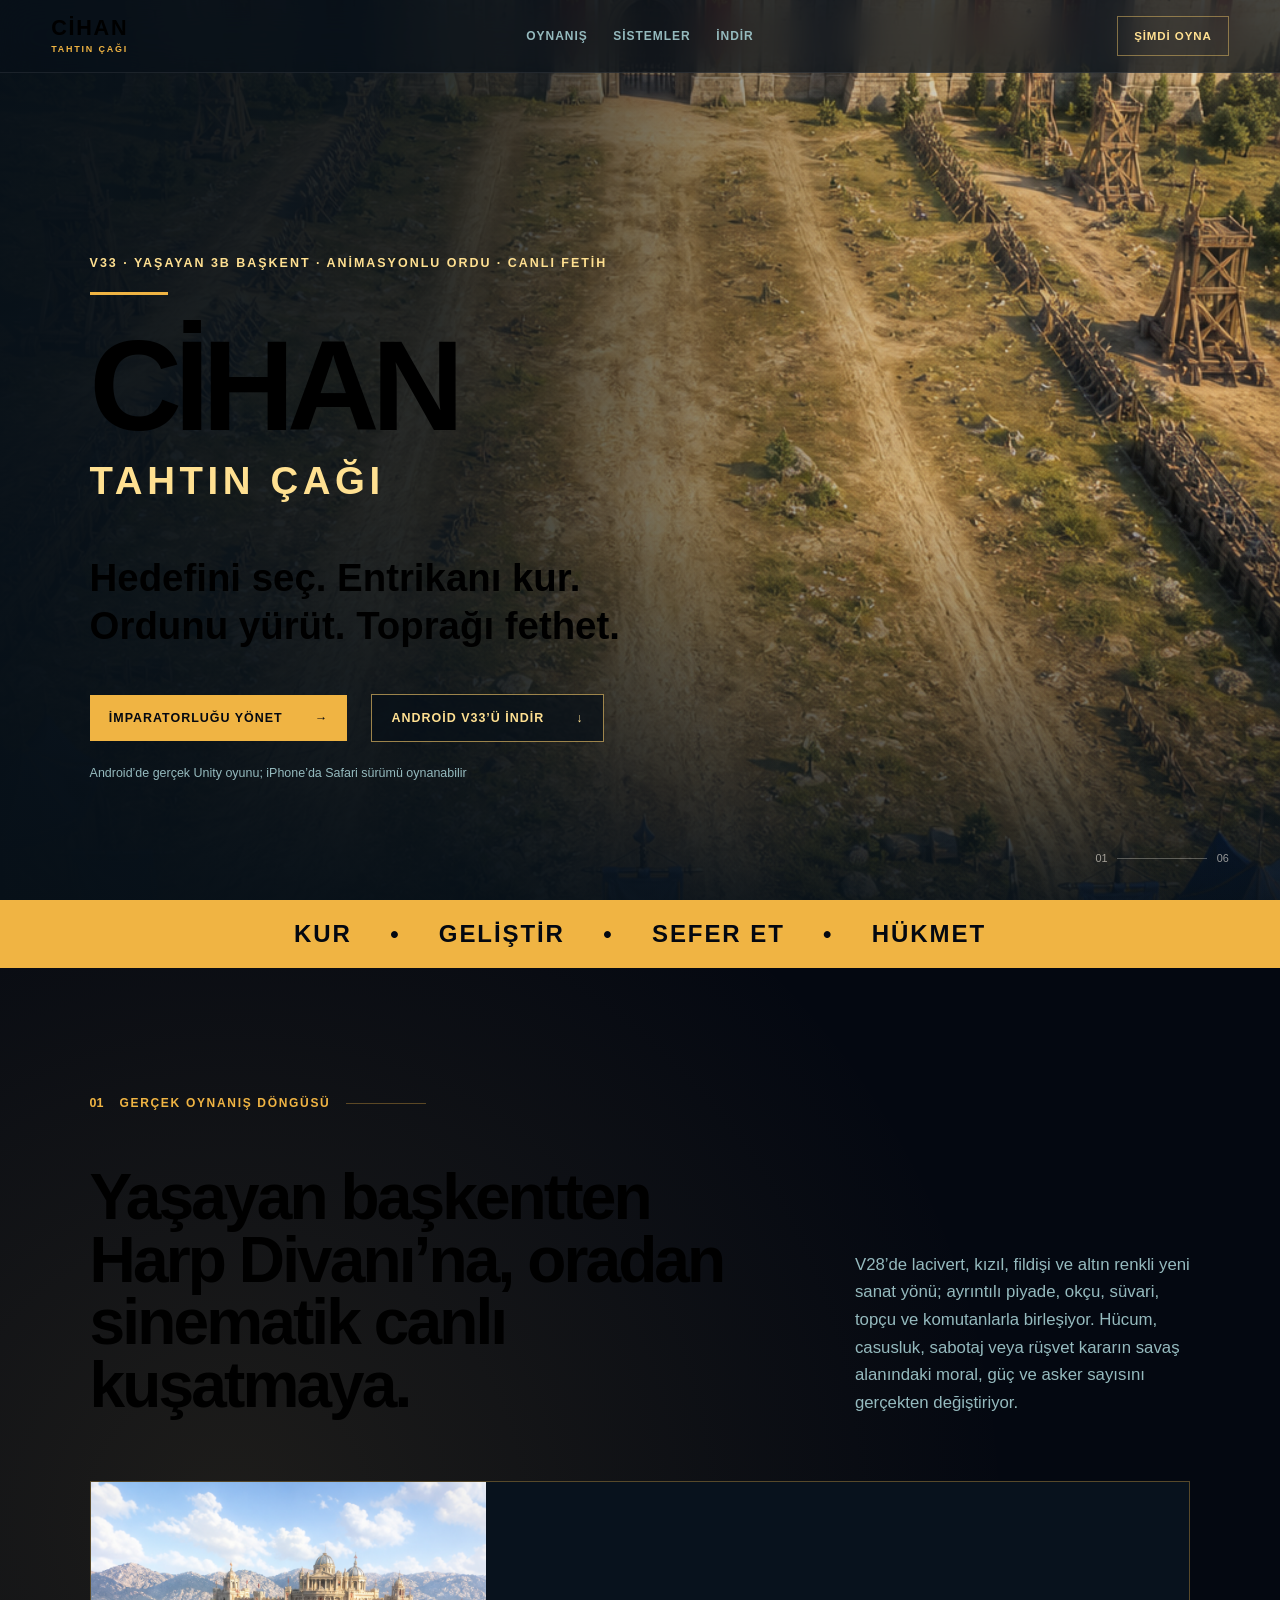
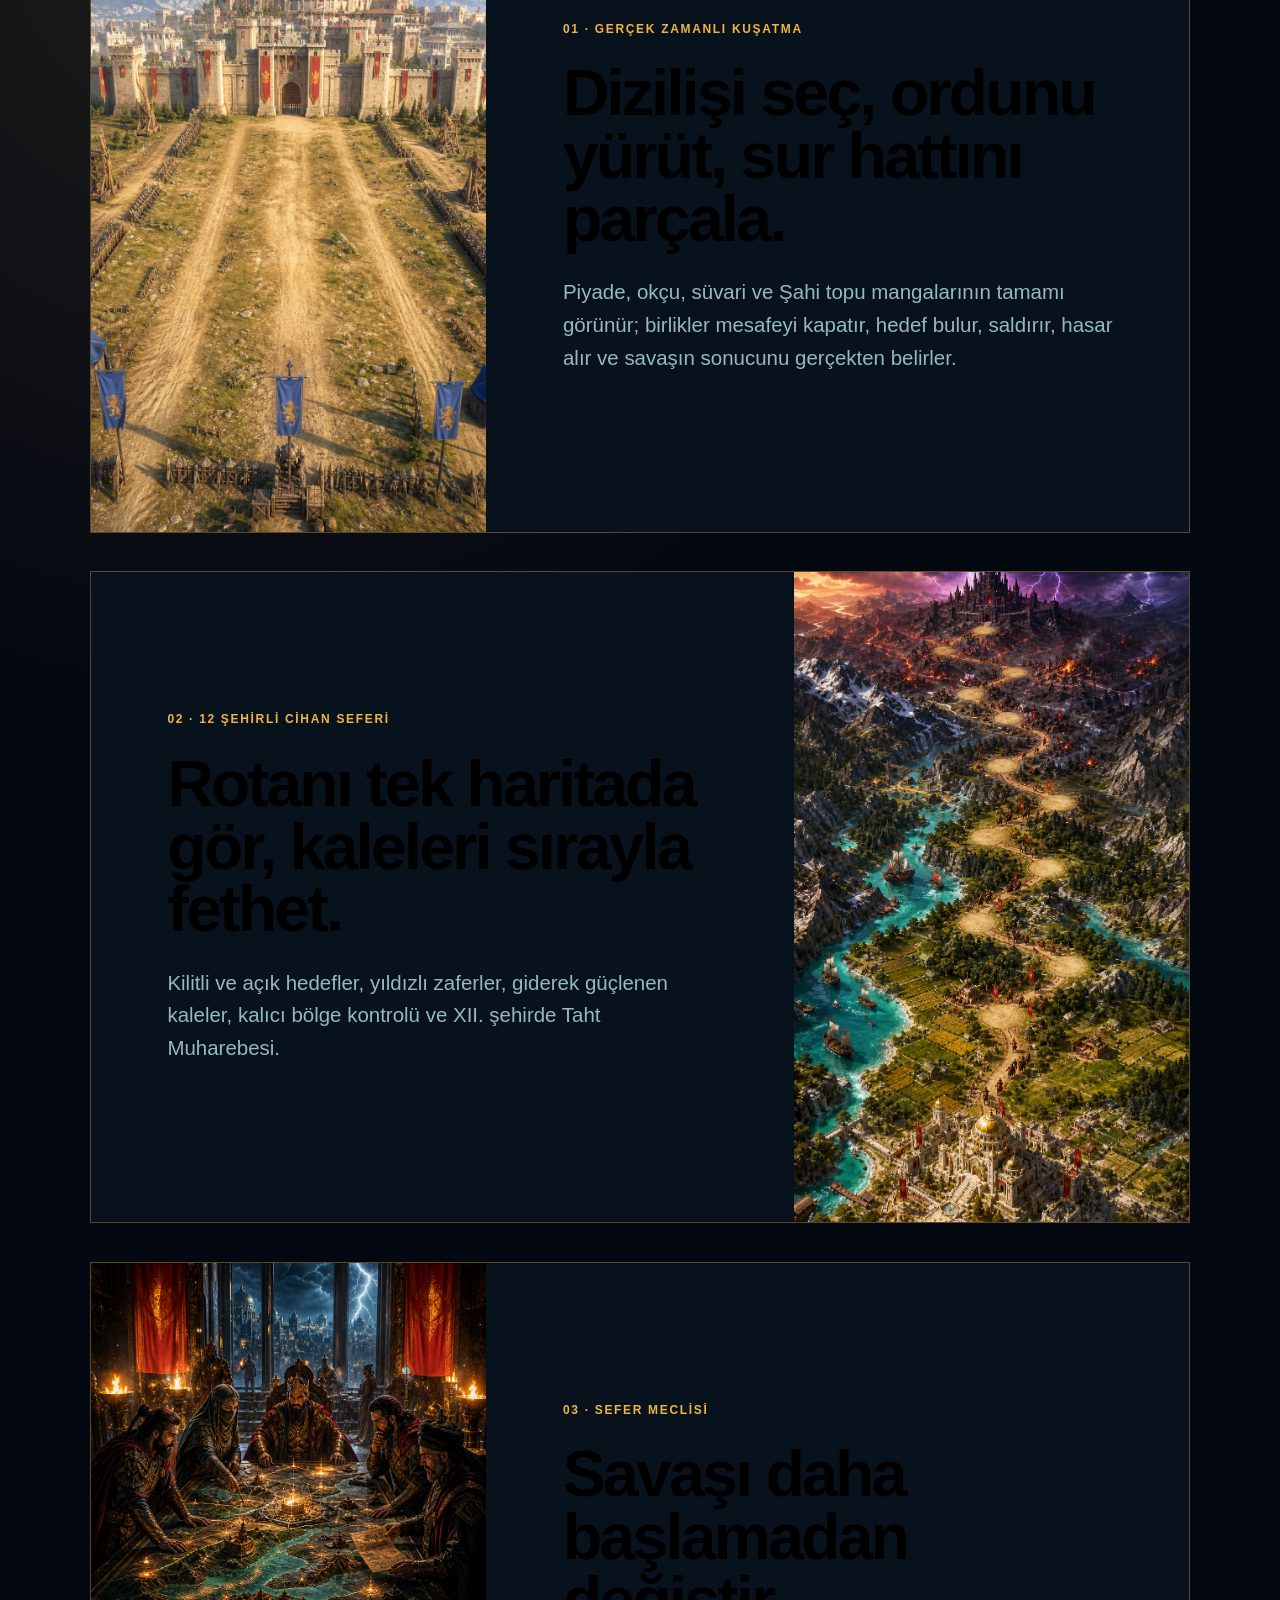
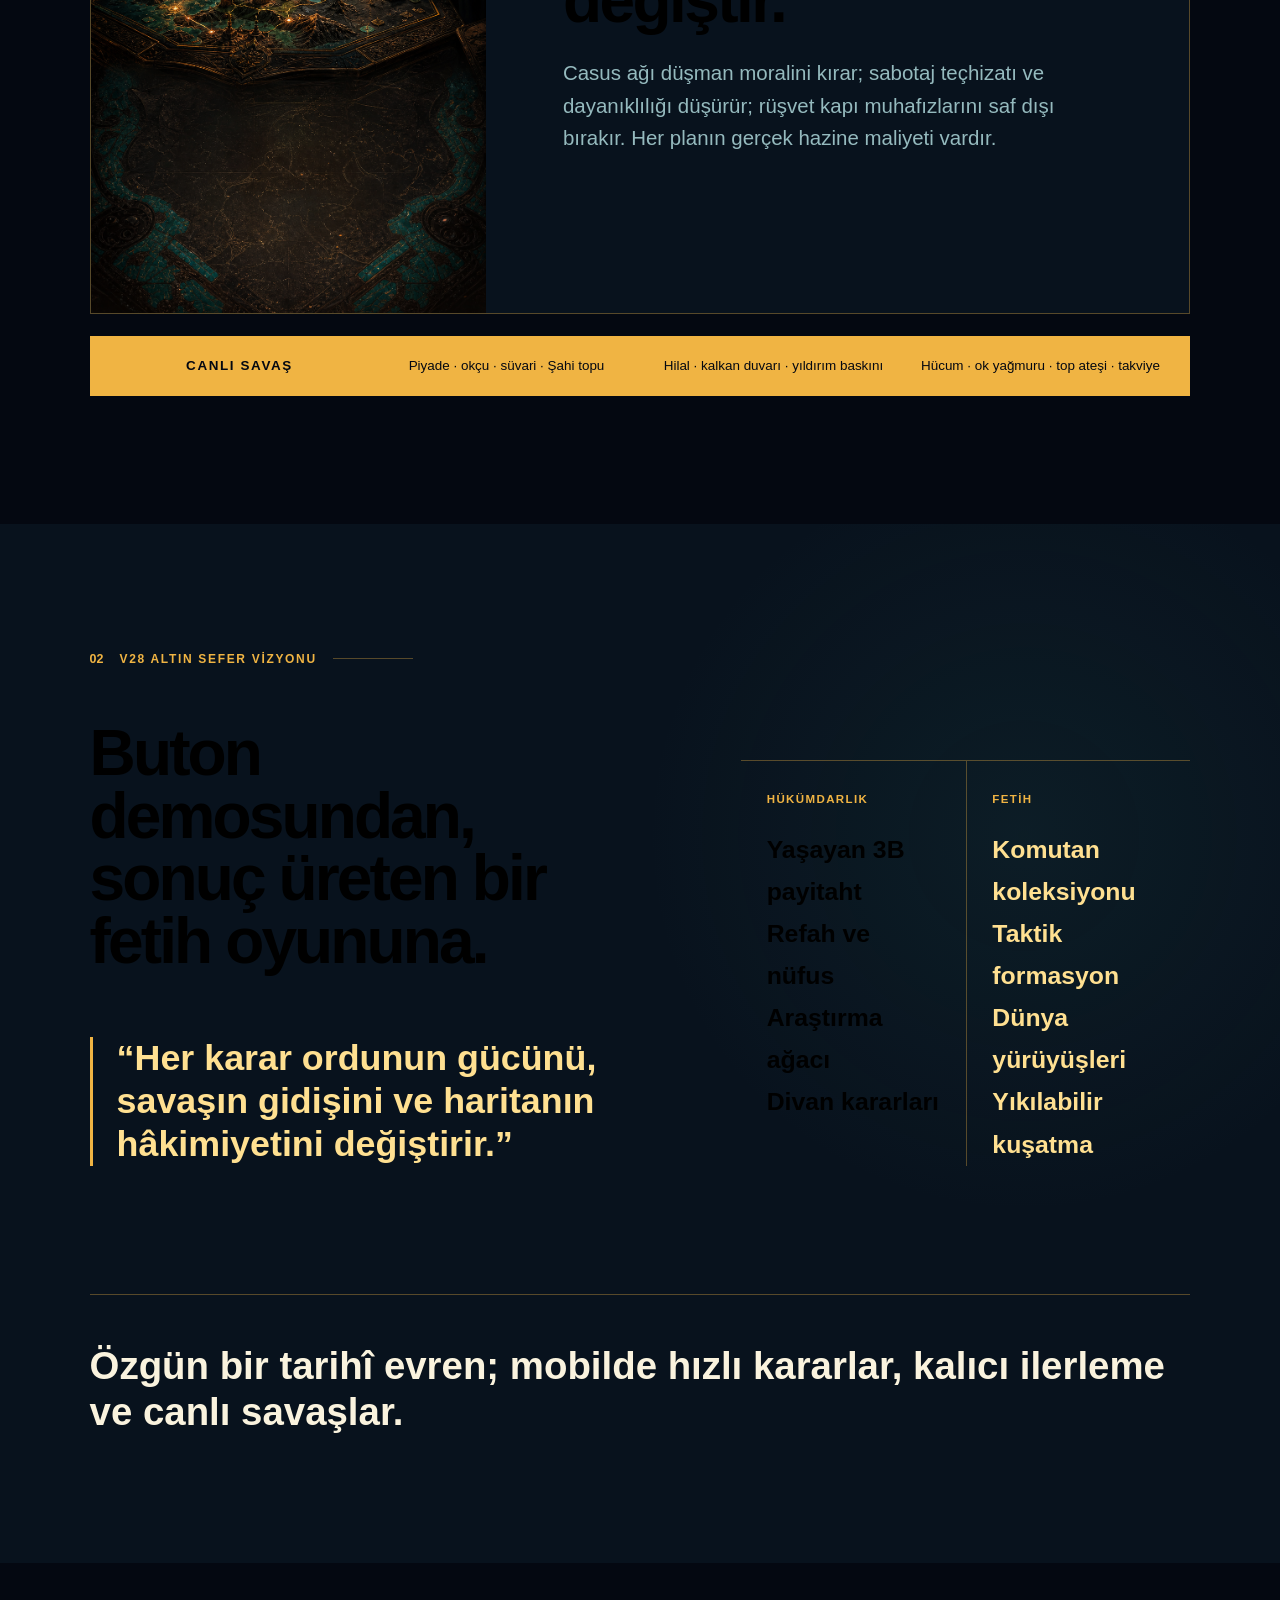
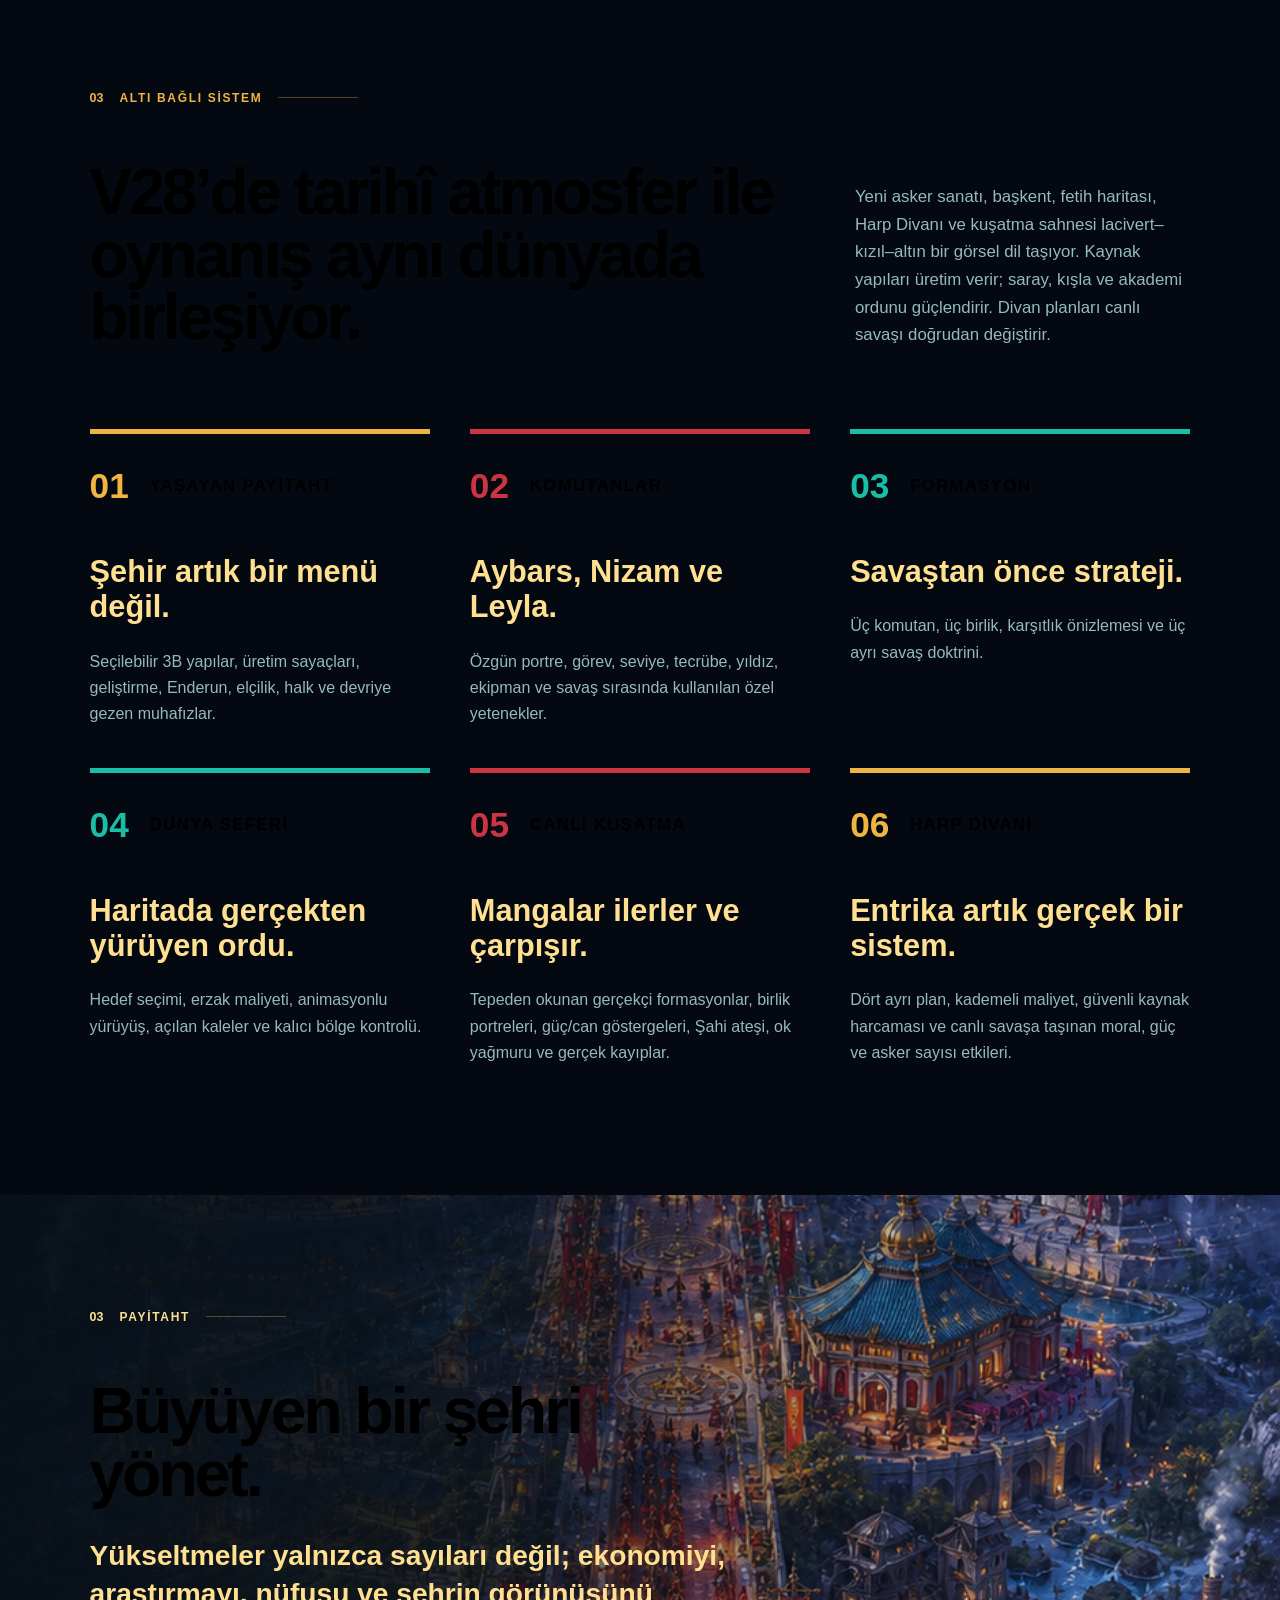
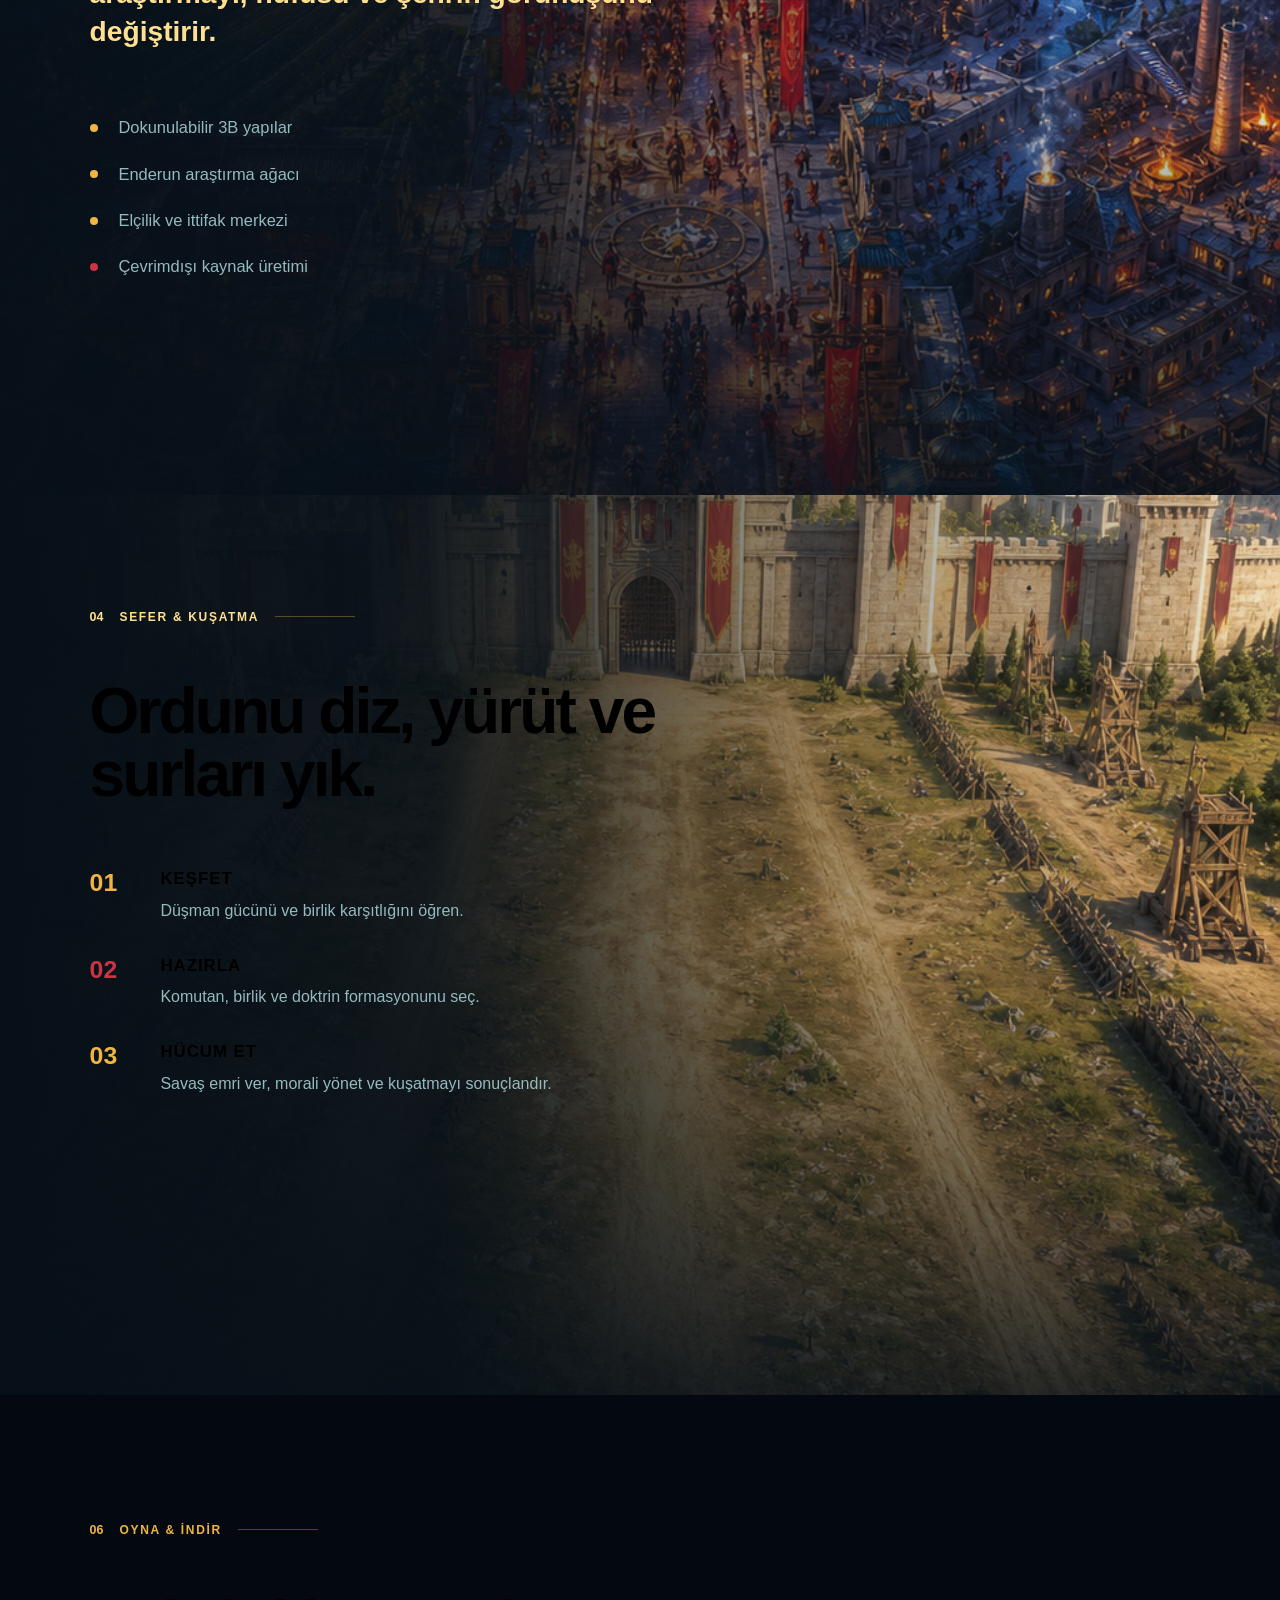
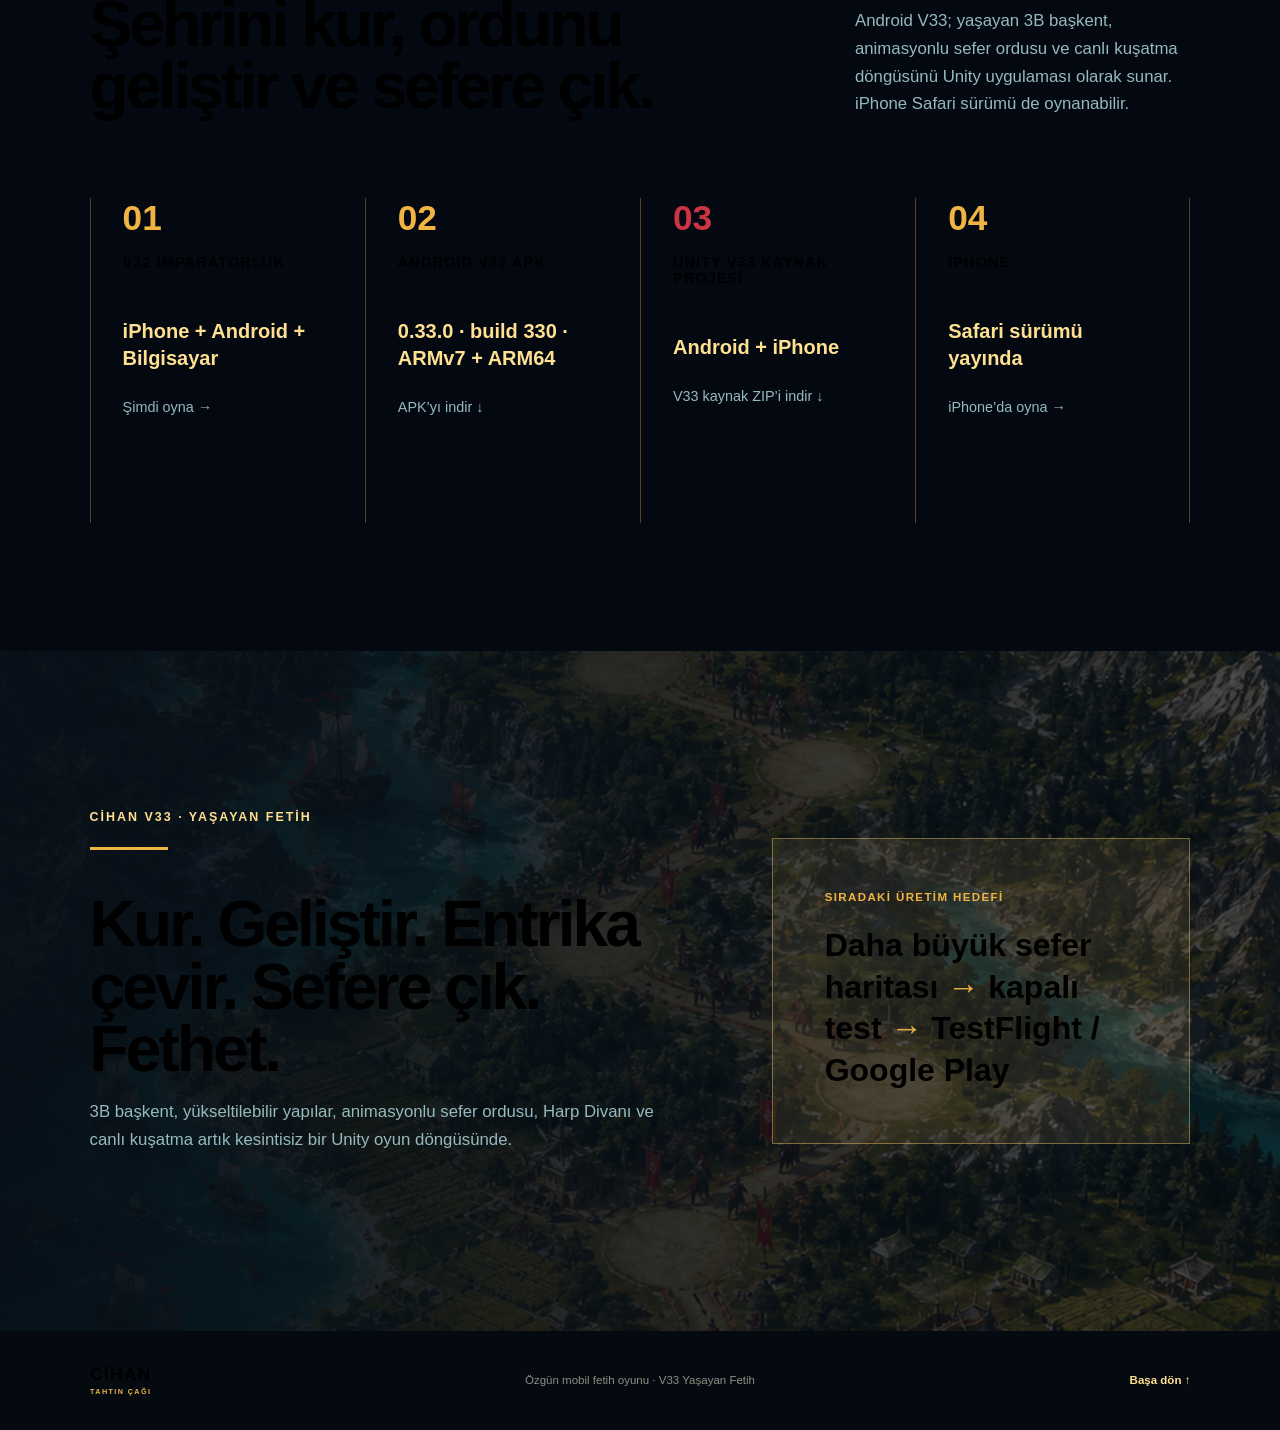
==== index.html @ c0081fd2 "Release V33 living 3D conquest build" ====
<!doctype html>
<html lang="tr">
<head>
  <meta charset="utf-8">
  <meta name="viewport" content="width=device-width,initial-scale=1">
  <title>CİHAN: Tahtın Çağı — Yaşayan Fetih V33</title>
  <meta name="description" content="Yaşayan 3B başkent, animasyonlu ordu, dokunulabilir sefer haritası, Harp Divanı ve gerçek zamanlı savaş içeren CİHAN V33.">
  <meta property="og:title" content="CİHAN: Tahtın Çağı — Yaşayan Fetih V33">
  <meta property="og:description" content="Hedefini seç. Entrikanı kur. Ordunu yürüt. Savaşı kazan ve toprağı fethet.">
  <meta property="og:type" content="website">
  <meta property="og:image" content="https://selinturkmen1184-web.github.io/cihan-tahtin-cagi/cihan-battlefield-v28.png">
  <link rel="canonical" href="https://selinturkmen1184-web.github.io/cihan-tahtin-cagi/">
  <link rel="stylesheet" href="./styles.css">
</head>
<body>
<main>
  <header class="site-header">
    <a class="wordmark" href="#top" aria-label="Cihan ana sayfa"><span>CİHAN</span><small>TAHTIN ÇAĞI</small></a>
    <nav aria-label="Ana menü"><a href="#oynanis">Oynanış</a><a href="#sistemler">Sistemler</a><a href="#indir">İndir</a></nav>
    <a class="header-cta" href="./play/?v=32">Şimdi Oyna</a>
  </header>

  <section class="hero" id="top" aria-labelledby="hero-title">
    <div class="hero-scrim"></div>
    <div class="hero-content">
      <p class="eyebrow">V33 · YAŞAYAN 3B BAŞKENT · ANİMASYONLU ORDU · CANLI FETİH</p>
      <div class="gold-line"></div>
      <h1 id="hero-title"><span>CİHAN</span><em>TAHTIN ÇAĞI</em></h1>
      <p class="hero-statement">Hedefini seç. Entrikanı kur.<br>Ordunu yürüt. Toprağı fethet.</p>
      <div class="hero-actions">
        <a class="primary-button" href="./play/?v=32">İmparatorluğu Yönet <span aria-hidden="true">→</span></a>
        <a class="primary-button secondary-button" href="./downloads/Cihan-Tahtin-Cagi-v33.apk">Android V33’ü İndir <span aria-hidden="true">↓</span></a>
        <span>Android’de gerçek Unity oyunu; iPhone’da Safari sürümü oynanabilir</span>
      </div>
    </div>
    <div class="hero-index" aria-hidden="true"><span>01</span><i></i><span>06</span></div>
  </section>

  <div class="manifesto-strip" aria-label="Oyun döngüsü"><span>KUR</span><i>•</i><span>GELİŞTİR</span><i>•</i><span>SEFER ET</span><i>•</i><span>HÜKMET</span></div>

  <section class="section playable-section" id="oynanis">
    <div class="section-kicker"><span>01</span><p>GERÇEK OYNANIŞ DÖNGÜSÜ</p></div>
    <div class="section-heading-row"><h2>Yaşayan başkentten Harp Divanı’na, oradan sinematik canlı kuşatmaya.</h2><p>V28’de lacivert, kızıl, fildişi ve altın renkli yeni sanat yönü; ayrıntılı piyade, okçu, süvari, topçu ve komutanlarla birleşiyor. Hücum, casusluk, sabotaj veya rüşvet kararın savaş alanındaki moral, güç ve asker sayısını gerçekten değiştiriyor.</p></div>
    <div class="playable-grid">
      <article class="playable-card">
        <img src="./cihan-battlefield-v28.png" alt="CİHAN V28 Altın Sefer kale kuşatması ve karşılıklı saldıran ayrıntılı ordular">
        <div><span>01 · GERÇEK ZAMANLI KUŞATMA</span><h3>Dizilişi seç, ordunu yürüt, sur hattını parçala.</h3><p>Piyade, okçu, süvari ve Şahi topu mangalarının tamamı görünür; birlikler mesafeyi kapatır, hedef bulur, saldırır, hasar alır ve savaşın sonucunu gerçekten belirler.</p></div>
      </article>
      <article class="playable-card reverse">
        <img src="./world-preview-v26.png" alt="CİHAN V26 sinematik 12 bölgeli fetih haritası">
        <div><span>02 · 12 ŞEHİRLİ CİHAN SEFERİ</span><h3>Rotanı tek haritada gör, kaleleri sırayla fethet.</h3><p>Kilitli ve açık hedefler, yıldızlı zaferler, giderek güçlenen kaleler, kalıcı bölge kontrolü ve XII. şehirde Taht Muharebesi.</p></div>
      </article>
      <article class="playable-card">
        <img src="./council-preview-v26.png" alt="CİHAN V26 Köz Harp Divanı ve entrika kararları için özgün tarihî görsel">
        <div><span>03 · SEFER MECLİSİ</span><h3>Savaşı daha başlamadan değiştir.</h3><p>Casus ağı düşman moralini kırar; sabotaj teçhizatı ve dayanıklılığı düşürür; rüşvet kapı muhafızlarını saf dışı bırakır. Her planın gerçek hazine maliyeti vardır.</p></div>
      </article>
    </div>
    <div class="combat-proof"><strong>CANLI SAVAŞ</strong><span>Piyade · okçu · süvari · Şahi topu</span><span>Hilal · kalkan duvarı · yıldırım baskını</span><span>Hücum · ok yağmuru · top ateşi · takviye</span></div>
  </section>

  <section class="section vision-section" id="vizyon">
    <div class="section-kicker"><span>02</span><p>V28 ALTIN SEFER VİZYONU</p></div>
    <div class="vision-grid">
      <div>
        <h2>Buton demosundan, sonuç üreten bir fetih oyununa.</h2>
        <blockquote>“Her karar ordunun gücünü, savaşın gidişini ve haritanın hâkimiyetini değiştirir.”</blockquote>
      </div>
      <div class="comparison" aria-label="Oyun katmanları">
        <div><p>Hükümdarlık</p><ul><li>Yaşayan 3B payitaht</li><li>Refah ve nüfus</li><li>Araştırma ağacı</li><li>Divan kararları</li></ul></div>
        <div><p>Fetih</p><ul><li>Komutan koleksiyonu</li><li>Taktik formasyon</li><li>Dünya yürüyüşleri</li><li>Yıkılabilir kuşatma</li></ul></div>
      </div>
    </div>
    <p class="section-thesis">Özgün bir tarihî evren; mobilde hızlı kararlar, kalıcı ilerleme ve canlı savaşlar.</p>
  </section>

  <section class="section systems-section" id="sistemler">
    <div class="section-kicker"><span>03</span><p>ALTI BAĞLI SİSTEM</p></div>
    <div class="section-heading-row"><h2>V28’de tarihî atmosfer ile oynanış aynı dünyada birleşiyor.</h2><p>Yeni asker sanatı, başkent, fetih haritası, Harp Divanı ve kuşatma sahnesi lacivert–kızıl–altın bir görsel dil taşıyor. Kaynak yapıları üretim verir; saray, kışla ve akademi ordunu güçlendirir. Divan planları canlı savaşı doğrudan değiştirir.</p></div>
    <div class="system-grid">
      <article class="system gold"><div class="system-top"><span>01</span><h3>Yaşayan Payitaht</h3></div><h4>Şehir artık bir menü değil.</h4><p>Seçilebilir 3B yapılar, üretim sayaçları, geliştirme, Enderun, elçilik, halk ve devriye gezen muhafızlar.</p></article>
      <article class="system crimson"><div class="system-top"><span>02</span><h3>Komutanlar</h3></div><h4>Aybars, Nizam ve Leyla.</h4><p>Özgün portre, görev, seviye, tecrübe, yıldız, ekipman ve savaş sırasında kullanılan özel yetenekler.</p></article>
      <article class="system teal"><div class="system-top"><span>03</span><h3>Formasyon</h3></div><h4>Savaştan önce strateji.</h4><p>Üç komutan, üç birlik, karşıtlık önizlemesi ve üç ayrı savaş doktrini.</p></article>
      <article class="system teal"><div class="system-top"><span>04</span><h3>Dünya Seferi</h3></div><h4>Haritada gerçekten yürüyen ordu.</h4><p>Hedef seçimi, erzak maliyeti, animasyonlu yürüyüş, açılan kaleler ve kalıcı bölge kontrolü.</p></article>
      <article class="system crimson"><div class="system-top"><span>05</span><h3>Canlı Kuşatma</h3></div><h4>Mangalar ilerler ve çarpışır.</h4><p>Tepeden okunan gerçekçi formasyonlar, birlik portreleri, güç/can göstergeleri, Şahi ateşi, ok yağmuru ve gerçek kayıplar.</p></article>
      <article class="system gold"><div class="system-top"><span>06</span><h3>Harp Divanı</h3></div><h4>Entrika artık gerçek bir sistem.</h4><p>Dört ayrı plan, kademeli maliyet, güvenli kaynak harcaması ve canlı savaşa taşınan moral, güç ve asker sayısı etkileri.</p></article>
    </div>
  </section>

  <section class="capital-section" aria-labelledby="capital-title">
    <div class="capital-overlay"></div>
    <div class="capital-copy">
      <div class="section-kicker light"><span>03</span><p>PAYİTAHT</p></div>
      <h2 id="capital-title">Büyüyen bir şehri yönet.</h2>
      <p class="lead">Yükseltmeler yalnızca sayıları değil; ekonomiyi, araştırmayı, nüfusu ve şehrin görünüşünü değiştirir.</p>
      <ul class="feature-list"><li>Dokunulabilir 3B yapılar</li><li>Enderun araştırma ağacı</li><li>Elçilik ve ittifak merkezi</li><li>Çevrimdışı kaynak üretimi</li></ul>
    </div>
  </section>

  <section class="war-section" aria-labelledby="war-title">
    <div class="war-overlay"></div>
    <div class="war-copy">
      <div class="section-kicker light"><span>04</span><p>SEFER &amp; KUŞATMA</p></div>
      <h2 id="war-title">Ordunu diz, yürüt ve surları yık.</h2>
      <ol class="war-steps">
        <li><span>01</span><div><h3>Keşfet</h3><p>Düşman gücünü ve birlik karşıtlığını öğren.</p></div></li>
        <li><span>02</span><div><h3>Hazırla</h3><p>Komutan, birlik ve doktrin formasyonunu seç.</p></div></li>
        <li><span>03</span><div><h3>Hücum Et</h3><p>Savaş emri ver, morali yönet ve kuşatmayı sonuçlandır.</p></div></li>
      </ol>
    </div>
  </section>

  <section class="section roadmap-section" id="indir">
    <div class="section-kicker"><span>06</span><p>OYNA &amp; İNDİR</p></div>
    <div class="section-heading-row"><h2>Şehrini kur, ordunu geliştir ve sefere çık.</h2><p>Android V33; yaşayan 3B başkent, animasyonlu sefer ordusu ve canlı kuşatma döngüsünü Unity uygulaması olarak sunar. iPhone Safari sürümü de oynanabilir.</p></div>
    <div class="phase-grid">
      <article><span>01</span><h3>V32 İmparatorluk</h3><h4>iPhone + Android + Bilgisayar</h4><p><a href="./play/?v=32">Şimdi oyna →</a></p></article>
      <article><span>02</span><h3>Android V33 APK</h3><h4>0.33.0 · build 330 · ARMv7 + ARM64</h4><p><a href="./downloads/Cihan-Tahtin-Cagi-v33.apk">APK’yı indir ↓</a></p></article>
      <article><span>03</span><h3>Unity V33 Kaynak Projesi</h3><h4>Android + iPhone</h4><p><a href="./Cihan-Tahtin-Cagi-Unity-V33-Kaynak.zip">V33 kaynak ZIP’i indir ↓</a></p></article>
      <article><span>04</span><h3>iPhone</h3><h4>Safari sürümü yayında</h4><p><a href="./play/?v=32">iPhone’da oyna →</a></p></article>
    </div>
  </section>

  <section class="decision-section">
    <div><p class="eyebrow">CİHAN V33 · YAŞAYAN FETİH</p><div class="gold-line"></div><h2>Kur. Geliştir. Entrika çevir. Sefere çık. Fethet.</h2><p>3B başkent, yükseltilebilir yapılar, animasyonlu sefer ordusu, Harp Divanı ve canlı kuşatma artık kesintisiz bir Unity oyun döngüsünde.</p></div>
    <aside><p>Sıradaki üretim hedefi</p><h3>Daha büyük sefer haritası <span>→</span> kapalı test <span>→</span> TestFlight / Google Play</h3></aside>
  </section>

  <footer><div class="wordmark footer-mark"><span>CİHAN</span><small>TAHTIN ÇAĞI</small></div><p>Özgün mobil fetih oyunu · V33 Yaşayan Fetih</p><a href="#top">Başa dön ↑</a></footer>
</main>
</body>
</html>
---- styles.css ----
:root {
  --ink: #040811;
  --ink-2: #08121d;
  --ink-3: #0e2732;
  --ivory: #faf3de;
  --muted: #95babe;
  --gold: #f0b443;
  --gold-light: #ffe091;
  --crimson: #cd3443;
  --teal: #19bea7;
  --line: rgba(240, 180, 67, 0.34);
}

* {
  box-sizing: border-box;
}

html {
  background: var(--ink);
  scroll-behavior: smooth;
}

body {
  margin: 0;
  background: var(--ink);
  color: var(--ivory);
  font-family:
    "Avenir Next", Avenir, "Helvetica Neue", Arial, sans-serif;
  text-rendering: optimizeLegibility;
}

body,
a {
  color: inherit;
}

a {
  text-decoration: none;
}

::selection {
  background: var(--gold);
  color: var(--ink);
}

.site-header {
  align-items: center;
  backdrop-filter: blur(18px);
  background: rgba(7, 16, 24, 0.72);
  border-bottom: 1px solid rgba(255, 255, 255, 0.08);
  display: grid;
  gap: 2rem;
  grid-template-columns: minmax(150px, 0.8fr) auto minmax(170px, 0.8fr);
  left: 0;
  padding: 1rem clamp(1.25rem, 4vw, 4.5rem);
  position: fixed;
  right: 0;
  top: 0;
  z-index: 20;
}

.wordmark {
  display: inline-flex;
  flex-direction: column;
  line-height: 0.9;
  width: max-content;
}

.wordmark span {
  font-size: 1.35rem;
  font-weight: 800;
  letter-spacing: 0.08em;
}

.wordmark small {
  color: var(--gold);
  font-size: 0.56rem;
  font-weight: 750;
  letter-spacing: 0.2em;
  margin-top: 0.45rem;
}

.site-header nav {
  display: flex;
  gap: clamp(1.1rem, 2vw, 2.25rem);
  justify-content: center;
}

.site-header nav a {
  color: var(--muted);
  font-size: 0.75rem;
  font-weight: 700;
  letter-spacing: 0.08em;
  text-transform: uppercase;
  transition:
    color 180ms ease,
    transform 180ms ease;
}

.site-header nav a:hover,
.site-header nav a:focus-visible {
  color: var(--gold-light);
  transform: translateY(-1px);
}

.header-cta {
  border: 1px solid rgba(214, 177, 95, 0.55);
  color: var(--gold-light);
  font-size: 0.72rem;
  font-weight: 800;
  justify-self: end;
  letter-spacing: 0.08em;
  padding: 0.8rem 1rem;
  text-transform: uppercase;
  transition:
    background 180ms ease,
    color 180ms ease;
}

.header-cta:hover,
.header-cta:focus-visible {
  background: var(--gold);
  color: var(--ink);
}

.hero {
  background:
    linear-gradient(
      90deg,
      rgba(7, 16, 24, 0.98) 0%,
      rgba(7, 16, 24, 0.86) 34%,
      rgba(7, 16, 24, 0.2) 68%,
      rgba(7, 16, 24, 0.08) 100%
    ),
    linear-gradient(0deg, rgba(7, 16, 24, 0.9) 0%, rgba(7, 16, 24, 0) 45%),
    url("./cihan-battlefield-v28.png") center 58% / cover no-repeat;
  display: grid;
  min-height: 100svh;
  overflow: hidden;
  place-items: center start;
  position: relative;
}

.hero-content {
  animation: rise 900ms ease-out both;
  margin-left: clamp(1.5rem, 7vw, 7rem);
  max-width: 760px;
  padding: 8.5rem 1rem 5rem 0;
  position: relative;
  z-index: 2;
}

.eyebrow {
  color: var(--gold-light);
  font-size: 0.78rem;
  font-weight: 800;
  letter-spacing: 0.16em;
  margin: 0;
}

.gold-line {
  background: var(--gold);
  height: 3px;
  margin: 1.4rem 0 2.7rem;
  width: 78px;
}

.hero h1 {
  margin: 0;
}

.hero h1 span {
  display: block;
  font-size: clamp(4.6rem, 10vw, 8.7rem);
  font-weight: 800;
  letter-spacing: -0.06em;
  line-height: 0.74;
}

.hero h1 em {
  color: var(--gold-light);
  display: block;
  font-size: clamp(1.45rem, 3vw, 2.5rem);
  font-style: normal;
  font-weight: 750;
  letter-spacing: 0.12em;
  margin-top: 1.6rem;
}

.hero-statement {
  font-size: clamp(1.55rem, 3vw, 2.45rem);
  font-weight: 650;
  line-height: 1.24;
  margin: 3.2rem 0 0;
}

.hero-actions {
  align-items: center;
  display: flex;
  flex-wrap: wrap;
  gap: 1.5rem;
  margin-top: 2.8rem;
}

.primary-button {
  align-items: center;
  background: var(--gold);
  color: var(--ink);
  display: inline-flex;
  font-size: 0.78rem;
  font-weight: 850;
  gap: 2rem;
  letter-spacing: 0.08em;
  padding: 1rem 1.2rem;
  text-transform: uppercase;
  transition:
    background 180ms ease,
    transform 180ms ease;
}

.primary-button:hover,
.primary-button:focus-visible {
  background: var(--gold-light);
  transform: translateY(-2px);
}

.secondary-button {
  background: rgba(7, 16, 24, 0.72);
  border: 1px solid rgba(214, 177, 95, 0.72);
  color: var(--gold-light);
}

.secondary-button:hover,
.secondary-button:focus-visible {
  background: rgba(31, 44, 52, 0.94);
}

.hero-actions > span {
  color: var(--muted);
  font-size: 0.78rem;
}

.hero-index {
  align-items: center;
  bottom: 2.25rem;
  color: rgba(246, 240, 228, 0.6);
  display: flex;
  font-size: 0.68rem;
  gap: 0.6rem;
  position: absolute;
  right: clamp(1.5rem, 4vw, 4.5rem);
  z-index: 2;
}

.hero-index i {
  background: rgba(246, 240, 228, 0.3);
  height: 1px;
  width: 90px;
}

.manifesto-strip {
  align-items: center;
  background: var(--gold);
  color: var(--ink);
  display: flex;
  font-size: clamp(1rem, 2vw, 1.5rem);
  font-weight: 850;
  gap: clamp(1rem, 3vw, 3rem);
  justify-content: center;
  letter-spacing: 0.08em;
  overflow: hidden;
  padding: 1.25rem;
  white-space: nowrap;
}

.manifesto-strip i {
  font-style: normal;
}

.section {
  padding: clamp(5.5rem, 10vw, 9rem) clamp(1.5rem, 7vw, 7rem);
}

.playable-section {
  background:
    radial-gradient(circle at 18% 20%, rgba(214, 177, 95, 0.12), transparent 32%),
    var(--ink);
}

.playable-grid {
  display: grid;
  gap: clamp(1.4rem, 3vw, 3rem);
  margin-top: 4rem;
}

.playable-card {
  align-items: stretch;
  background: var(--ink-2);
  border: 1px solid var(--line);
  display: grid;
  grid-template-columns: minmax(280px, 0.72fr) minmax(0, 1.28fr);
  min-height: 650px;
  overflow: hidden;
}

.playable-card.reverse {
  grid-template-columns: minmax(0, 1.28fr) minmax(280px, 0.72fr);
}

.playable-card.reverse img {
  grid-column: 2;
}

.playable-card.reverse div {
  grid-column: 1;
  grid-row: 1;
}

.playable-card img {
  height: 650px;
  object-fit: cover;
  width: 100%;
}

.playable-card div {
  align-self: center;
  padding: clamp(2rem, 6vw, 6rem);
}

.playable-card span {
  color: var(--gold);
  font-size: 0.75rem;
  font-weight: 850;
  letter-spacing: 0.14em;
}

.playable-card h3 {
  font-size: clamp(2.4rem, 5vw, 5rem);
  letter-spacing: -0.04em;
  line-height: 0.98;
  margin: 1.6rem 0;
}

.playable-card p {
  color: var(--muted);
  font-size: clamp(1rem, 1.6vw, 1.35rem);
  line-height: 1.6;
  max-width: 680px;
}

.combat-proof {
  background: var(--gold);
  color: var(--ink);
  display: grid;
  font-size: 0.84rem;
  gap: 0.75rem;
  grid-template-columns: repeat(4, 1fr);
  margin-top: 1.4rem;
  padding: 1.4rem;
  text-align: center;
}

.combat-proof strong {
  letter-spacing: 0.12em;
}

.section-kicker {
  align-items: center;
  display: flex;
  gap: 1rem;
  margin-bottom: 3.5rem;
}

.section-kicker span {
  color: var(--gold);
  font-size: 0.78rem;
  font-weight: 800;
}

.section-kicker p {
  color: var(--gold);
  font-size: 0.75rem;
  font-weight: 800;
  letter-spacing: 0.14em;
  margin: 0;
}

.section-kicker::after {
  background: var(--line);
  content: "";
  height: 1px;
  width: 80px;
}

.section-kicker.light p,
.section-kicker.light span {
  color: var(--gold-light);
}

.vision-section {
  background:
    radial-gradient(circle at 80% 30%, rgba(44, 107, 103, 0.12), transparent 30%),
    var(--ink-2);
}

.vision-grid {
  display: grid;
  gap: clamp(4rem, 8vw, 9rem);
  grid-template-columns: minmax(0, 1.1fr) minmax(440px, 0.9fr);
}

h2 {
  font-size: clamp(2.5rem, 5vw, 5.6rem);
  letter-spacing: -0.045em;
  line-height: 0.98;
}

.vision-grid h2 {
  margin: 0;
  max-width: 850px;
}

blockquote {
  border-left: 3px solid var(--gold);
  color: var(--gold-light);
  font-size: clamp(1.5rem, 2.8vw, 2.65rem);
  font-weight: 700;
  line-height: 1.2;
  margin: 4rem 0 0;
  padding-left: 1.5rem;
}

.comparison {
  align-self: end;
  border-top: 1px solid var(--line);
  display: grid;
  grid-template-columns: 1fr 1fr;
}

.comparison > div {
  padding: 2rem 1.6rem 0;
}

.comparison > div + div {
  border-left: 1px solid var(--line);
}

.comparison p {
  color: var(--gold);
  font-size: 0.72rem;
  font-weight: 850;
  letter-spacing: 0.12em;
  margin: 0 0 1.5rem;
  text-transform: uppercase;
}

.comparison ul {
  font-size: clamp(1.1rem, 2vw, 1.55rem);
  font-weight: 650;
  line-height: 1.7;
  list-style: none;
  margin: 0;
  padding: 0;
}

.comparison > div:last-child ul {
  color: var(--gold-light);
}

.section-thesis {
  border-top: 1px solid var(--line);
  color: var(--ivory);
  font-size: clamp(1.6rem, 3vw, 3rem);
  font-weight: 650;
  line-height: 1.2;
  margin: clamp(5rem, 10vw, 9rem) 0 0;
  max-width: 1150px;
  padding-top: 3rem;
}

.character-section,
.capital-section,
.war-section {
  background-position: center;
  background-repeat: no-repeat;
  background-size: cover;
  min-height: min(930px, 100svh);
  overflow: hidden;
  padding: clamp(5.5rem, 9vw, 8rem) clamp(1.5rem, 7vw, 7rem);
  position: relative;
}

.character-section {
  background-image: url("./hero-lineup.png");
  background-position: center;
}

.image-scrim,
.capital-overlay,
.war-overlay {
  inset: 0;
  pointer-events: none;
  position: absolute;
}

.image-scrim {
  background: linear-gradient(
    90deg,
    rgba(7, 16, 24, 1) 0%,
    rgba(7, 16, 24, 0.95) 34%,
    rgba(7, 16, 24, 0.45) 58%,
    rgba(7, 16, 24, 0.08) 100%
  );
}

.character-copy,
.capital-copy,
.war-copy {
  max-width: 650px;
  position: relative;
  z-index: 2;
}

.character-copy h2,
.capital-copy h2,
.war-copy h2 {
  margin: 0;
}

.lead {
  color: var(--gold-light);
  font-size: clamp(1.2rem, 2.2vw, 1.8rem);
  font-weight: 700;
  line-height: 1.35;
  margin: 2rem 0 0;
}

.role-list {
  display: grid;
  gap: 2rem;
  margin-top: 4rem;
}

.role-list article {
  border-top: 2px solid var(--gold);
  padding-top: 1.2rem;
  width: min(520px, 100%);
}

.role-list article:nth-child(2) {
  border-color: var(--crimson);
}

.role-list article:nth-child(3) {
  border-color: var(--teal);
}

.role-list h3 {
  color: var(--gold-light);
  font-size: 0.88rem;
  letter-spacing: 0.12em;
  margin: 0;
  text-transform: uppercase;
}

.role-list article:nth-child(2) h3 {
  color: var(--crimson);
}

.role-list article:nth-child(3) h3 {
  color: var(--teal);
}

.role-list p {
  color: var(--muted);
  font-size: 1.05rem;
  line-height: 1.55;
  margin: 0.65rem 0 0;
}

.systems-section,
.roadmap-section {
  background: var(--ink);
}

.section-heading-row {
  align-items: end;
  display: grid;
  gap: 4rem;
  grid-template-columns: minmax(0, 1.15fr) minmax(300px, 0.55fr);
}

.section-heading-row h2,
.section-heading-row p {
  margin: 0;
}

.section-heading-row p {
  color: var(--muted);
  font-size: 1.05rem;
  line-height: 1.65;
}

.system-grid {
  display: grid;
  gap: 2.5rem;
  grid-template-columns: repeat(3, 1fr);
  margin-top: 5rem;
}

.system {
  border-top: 5px solid var(--gold);
  padding-top: 2rem;
}

.system.crimson {
  border-color: var(--crimson);
}

.system.teal {
  border-color: var(--teal);
}

.system-top {
  align-items: center;
  display: flex;
  gap: 1.3rem;
}

.system-top span {
  color: var(--gold);
  font-size: 2.2rem;
  font-weight: 800;
}

.system.crimson .system-top span {
  color: var(--crimson);
}

.system.teal .system-top span {
  color: var(--teal);
}

.system h3 {
  font-size: 1.05rem;
  letter-spacing: 0.08em;
  margin: 0;
  text-transform: uppercase;
}

.system h4 {
  color: var(--gold-light);
  font-size: clamp(1.45rem, 2.4vw, 2.3rem);
  line-height: 1.15;
  margin: 3rem 0 1.5rem;
}

.system p {
  color: var(--muted);
  font-size: 1rem;
  line-height: 1.65;
  margin: 0;
}

.center-claim {
  border-top: 1px solid var(--line);
  font-size: clamp(1.25rem, 2vw, 1.8rem);
  font-weight: 700;
  margin: 5rem 0 0;
  padding-top: 2.2rem;
  text-align: center;
}

.capital-section {
  background-image: url("./capital-preview-v26.png");
  display: flex;
  min-height: 900px;
}

.capital-overlay {
  background:
    linear-gradient(
      90deg,
      rgba(7, 16, 24, 0.98) 0%,
      rgba(7, 16, 24, 0.9) 31%,
      rgba(7, 16, 24, 0.32) 61%,
      rgba(7, 16, 24, 0.02) 100%
    ),
    linear-gradient(0deg, rgba(7, 16, 24, 0.78), transparent 48%);
}

.feature-list {
  display: grid;
  gap: 1.35rem;
  list-style: none;
  margin: 4rem 0 0;
  padding: 0;
}

.feature-list li {
  color: var(--muted);
  font-size: 1.03rem;
  line-height: 1.5;
  padding-left: 1.8rem;
  position: relative;
}

.feature-list li::before {
  background: var(--gold);
  border-radius: 50%;
  content: "";
  height: 8px;
  left: 0;
  position: absolute;
  top: 0.55rem;
  width: 8px;
}

.feature-list li:last-child::before {
  background: var(--crimson);
}

.war-section {
  background-image: url("./cihan-battlefield-v28.png");
  display: flex;
  min-height: 900px;
}

.war-overlay {
  background:
    linear-gradient(
      90deg,
      rgba(7, 16, 24, 1) 0%,
      rgba(7, 16, 24, 0.94) 34%,
      rgba(7, 16, 24, 0.38) 64%,
      rgba(7, 16, 24, 0.05) 100%
    ),
    linear-gradient(0deg, rgba(7, 16, 24, 0.82), transparent 50%);
}

.war-steps {
  display: grid;
  gap: 2rem;
  list-style: none;
  margin: 4rem 0 0;
  padding: 0;
}

.war-steps li {
  align-items: start;
  display: grid;
  gap: 1.3rem;
  grid-template-columns: 50px 1fr;
}

.war-steps > li > span {
  color: var(--gold);
  font-size: 1.55rem;
  font-weight: 800;
}

.war-steps li:nth-child(2) > span {
  color: var(--crimson);
}

.war-steps h3 {
  font-size: 1.05rem;
  letter-spacing: 0.06em;
  margin: 0;
  text-transform: uppercase;
}

.war-steps p {
  color: var(--muted);
  font-size: 1rem;
  line-height: 1.55;
  margin: 0.6rem 0 0;
}

.proof-section {
  background: var(--ink-2);
}

.moment-timeline {
  display: grid;
  grid-template-columns: repeat(5, 1fr);
  list-style: none;
  margin: 6rem 0 0;
  padding: 0;
}

.moment-timeline li {
  min-width: 0;
  position: relative;
}

.moment-timeline li::after {
  background: var(--gold);
  content: "";
  height: 2px;
  left: 24px;
  position: absolute;
  right: -24px;
  top: 72px;
}

.moment-timeline li:last-child::after {
  display: none;
}

.moment-timeline time {
  color: var(--gold-light);
  display: block;
  font-size: clamp(1.2rem, 2.2vw, 1.85rem);
  font-weight: 800;
}

.moment-timeline i {
  background: var(--gold);
  border: 4px solid var(--ink-2);
  border-radius: 50%;
  display: block;
  height: 24px;
  margin: 1.55rem 0 2rem;
  position: relative;
  width: 24px;
  z-index: 2;
}

.moment-timeline li.final time {
  color: var(--crimson);
}

.moment-timeline li.final i {
  background: var(--crimson);
}

.moment-timeline h3 {
  font-size: 0.82rem;
  letter-spacing: 0.08em;
  margin: 0;
  text-transform: uppercase;
}

.moment-timeline p {
  color: var(--muted);
  font-size: 0.9rem;
  line-height: 1.55;
  margin: 0.75rem 1.5rem 0 0;
}

.proof-bar {
  border-top: 1px solid var(--line);
  display: flex;
  flex-wrap: wrap;
  gap: 1rem 2.5rem;
  justify-content: center;
  margin-top: 5rem;
  padding-top: 2.5rem;
}

.proof-bar span {
  font-size: 0.84rem;
  font-weight: 700;
}

.phase-grid {
  display: grid;
  grid-template-columns: repeat(4, 1fr);
  margin-top: 5rem;
}

.phase-grid article {
  border-left: 1px solid var(--line);
  min-height: 325px;
  padding: 0 2rem;
}

.phase-grid article:last-child {
  border-right: 1px solid var(--line);
}

.phase-grid span {
  color: var(--gold);
  font-size: 2.2rem;
  font-weight: 800;
}

.phase-grid article:nth-child(3) span {
  color: var(--crimson);
}

.phase-grid h3 {
  font-size: 0.9rem;
  letter-spacing: 0.08em;
  margin: 1rem 0 3rem;
  text-transform: uppercase;
}

.phase-grid h4 {
  color: var(--gold-light);
  font-size: 1.25rem;
  line-height: 1.35;
  margin: 0;
}

.phase-grid p {
  color: var(--muted);
  font-size: 0.9rem;
  line-height: 1.6;
  margin: 1.5rem 0 0;
}

.decision-section {
  align-items: center;
  background:
    linear-gradient(90deg, rgba(7, 16, 24, 0.98), rgba(7, 16, 24, 0.7)),
    url("./world-preview-v26.png") center 58% / cover no-repeat;
  display: grid;
  gap: clamp(3rem, 8vw, 8rem);
  grid-template-columns: minmax(0, 1fr) minmax(330px, 0.72fr);
  min-height: 680px;
  padding: clamp(5.5rem, 10vw, 9rem) clamp(1.5rem, 7vw, 7rem);
}

.decision-section h2 {
  margin: 0;
}

.decision-section > div > p:last-child {
  color: var(--muted);
  font-size: 1.05rem;
  line-height: 1.7;
  max-width: 690px;
}

.decision-section aside {
  background: rgba(214, 177, 95, 0.1);
  border: 1px solid rgba(214, 177, 95, 0.5);
  padding: clamp(2rem, 4vw, 3.5rem);
}

.decision-section aside p {
  color: var(--gold);
  font-size: 0.72rem;
  font-weight: 850;
  letter-spacing: 0.12em;
  margin: 0 0 1.4rem;
  text-transform: uppercase;
}

.decision-section aside h3 {
  font-size: clamp(1.4rem, 2.5vw, 2.2rem);
  line-height: 1.3;
  margin: 0;
}

.decision-section aside span {
  color: var(--gold);
}

footer {
  align-items: center;
  background: #040a0f;
  display: grid;
  gap: 2rem;
  grid-template-columns: 1fr 1.5fr 1fr;
  padding: 2rem clamp(1.5rem, 7vw, 7rem);
}

.footer-mark {
  transform: scale(0.8);
  transform-origin: left center;
}

footer p {
  color: rgba(207, 198, 181, 0.7);
  font-size: 0.72rem;
  margin: 0;
  text-align: center;
}

footer > a {
  color: var(--gold-light);
  font-size: 0.72rem;
  font-weight: 750;
  justify-self: end;
}

@keyframes rise {
  from {
    opacity: 0;
    transform: translateY(24px);
  }
  to {
    opacity: 1;
    transform: translateY(0);
  }
}

@media (prefers-reduced-motion: reduce) {
  html {
    scroll-behavior: auto;
  }

  .hero-content {
    animation: none;
  }
}

@media (max-width: 1020px) {
  .site-header {
    grid-template-columns: 1fr auto;
  }

  .site-header nav {
    display: none;
  }

  .vision-grid,
  .section-heading-row,
  .decision-section {
    grid-template-columns: 1fr;
  }

  .playable-card,
  .playable-card.reverse {
    grid-template-columns: minmax(240px, 0.8fr) minmax(0, 1.2fr);
  }

  .combat-proof {
    grid-template-columns: 1fr 1fr;
  }

  .vision-grid {
    gap: 4rem;
  }

  .system-grid {
    grid-template-columns: 1fr;
  }

  .system {
    display: grid;
    gap: 1.5rem 2rem;
    grid-template-columns: minmax(220px, 0.7fr) 1fr;
  }

  .system-top {
    grid-row: span 2;
  }

  .system h4 {
    margin: 0;
  }

  .phase-grid {
    grid-template-columns: 1fr 1fr;
  }

  .phase-grid article:nth-child(3) {
    border-top: 1px solid var(--line);
    padding-top: 2rem;
  }

  .phase-grid article:nth-child(4) {
    border-right: 1px solid var(--line);
    border-top: 1px solid var(--line);
    padding-top: 2rem;
  }
}

@media (max-width: 720px) {
  .site-header {
    gap: 1rem;
    padding: 0.85rem 1rem;
  }

  .header-cta {
    font-size: 0.62rem;
    padding: 0.7rem 0.75rem;
  }

  .hero {
    background-position: 62% center;
  }

  .hero-content {
    margin-left: 1.2rem;
    padding-right: 1.2rem;
  }

  .manifesto-strip {
    justify-content: flex-start;
  }

  .comparison,
  .system,
  .phase-grid,
  footer {
    grid-template-columns: 1fr;
  }

  .playable-card,
  .playable-card.reverse {
    display: block;
    min-height: 0;
  }

  .playable-card.reverse img,
  .playable-card.reverse div {
    grid-column: auto;
    grid-row: auto;
  }

  .playable-card img {
    height: 76svh;
    min-height: 520px;
  }

  .playable-card div {
    padding: 2.2rem 1.5rem 2.8rem;
  }

  .combat-proof {
    grid-template-columns: 1fr;
    text-align: left;
  }

  .comparison > div {
    padding-left: 0;
  }

  .comparison > div + div {
    border-left: 0;
    border-top: 1px solid var(--line);
    margin-top: 2rem;
    padding-top: 2rem;
  }

  .character-section {
    background-position: 62% center;
  }

  .character-copy,
  .capital-copy,
  .war-copy {
    max-width: 100%;
  }

  .system {
    display: block;
  }

  .system h4 {
    margin-top: 2rem;
  }

  .capital-section,
  .war-section {
    background-position: 62% center;
  }

  .moment-timeline {
    grid-template-columns: 1fr;
    margin-left: 0.4rem;
  }

  .moment-timeline li {
    display: grid;
    gap: 0.5rem 1.5rem;
    grid-template-columns: 74px 1fr;
    padding-bottom: 2.5rem;
  }

  .moment-timeline li::after {
    bottom: -5px;
    height: auto;
    left: 9px;
    right: auto;
    top: 40px;
    width: 2px;
  }

  .moment-timeline time {
    grid-column: 1;
  }

  .moment-timeline i {
    grid-column: 1;
    grid-row: 2 / span 2;
    margin: 0;
  }

  .moment-timeline h3,
  .moment-timeline p {
    grid-column: 2;
    margin: 0;
  }

  .phase-grid article,
  .phase-grid article:nth-child(3),
  .phase-grid article:nth-child(4),
  .phase-grid article:last-child {
    border: 0;
    border-top: 1px solid var(--line);
    min-height: auto;
    padding: 2rem 0;
  }

  footer {
    text-align: left;
  }

  footer p {
    text-align: left;
  }

  footer > a {
    justify-self: start;
  }
}
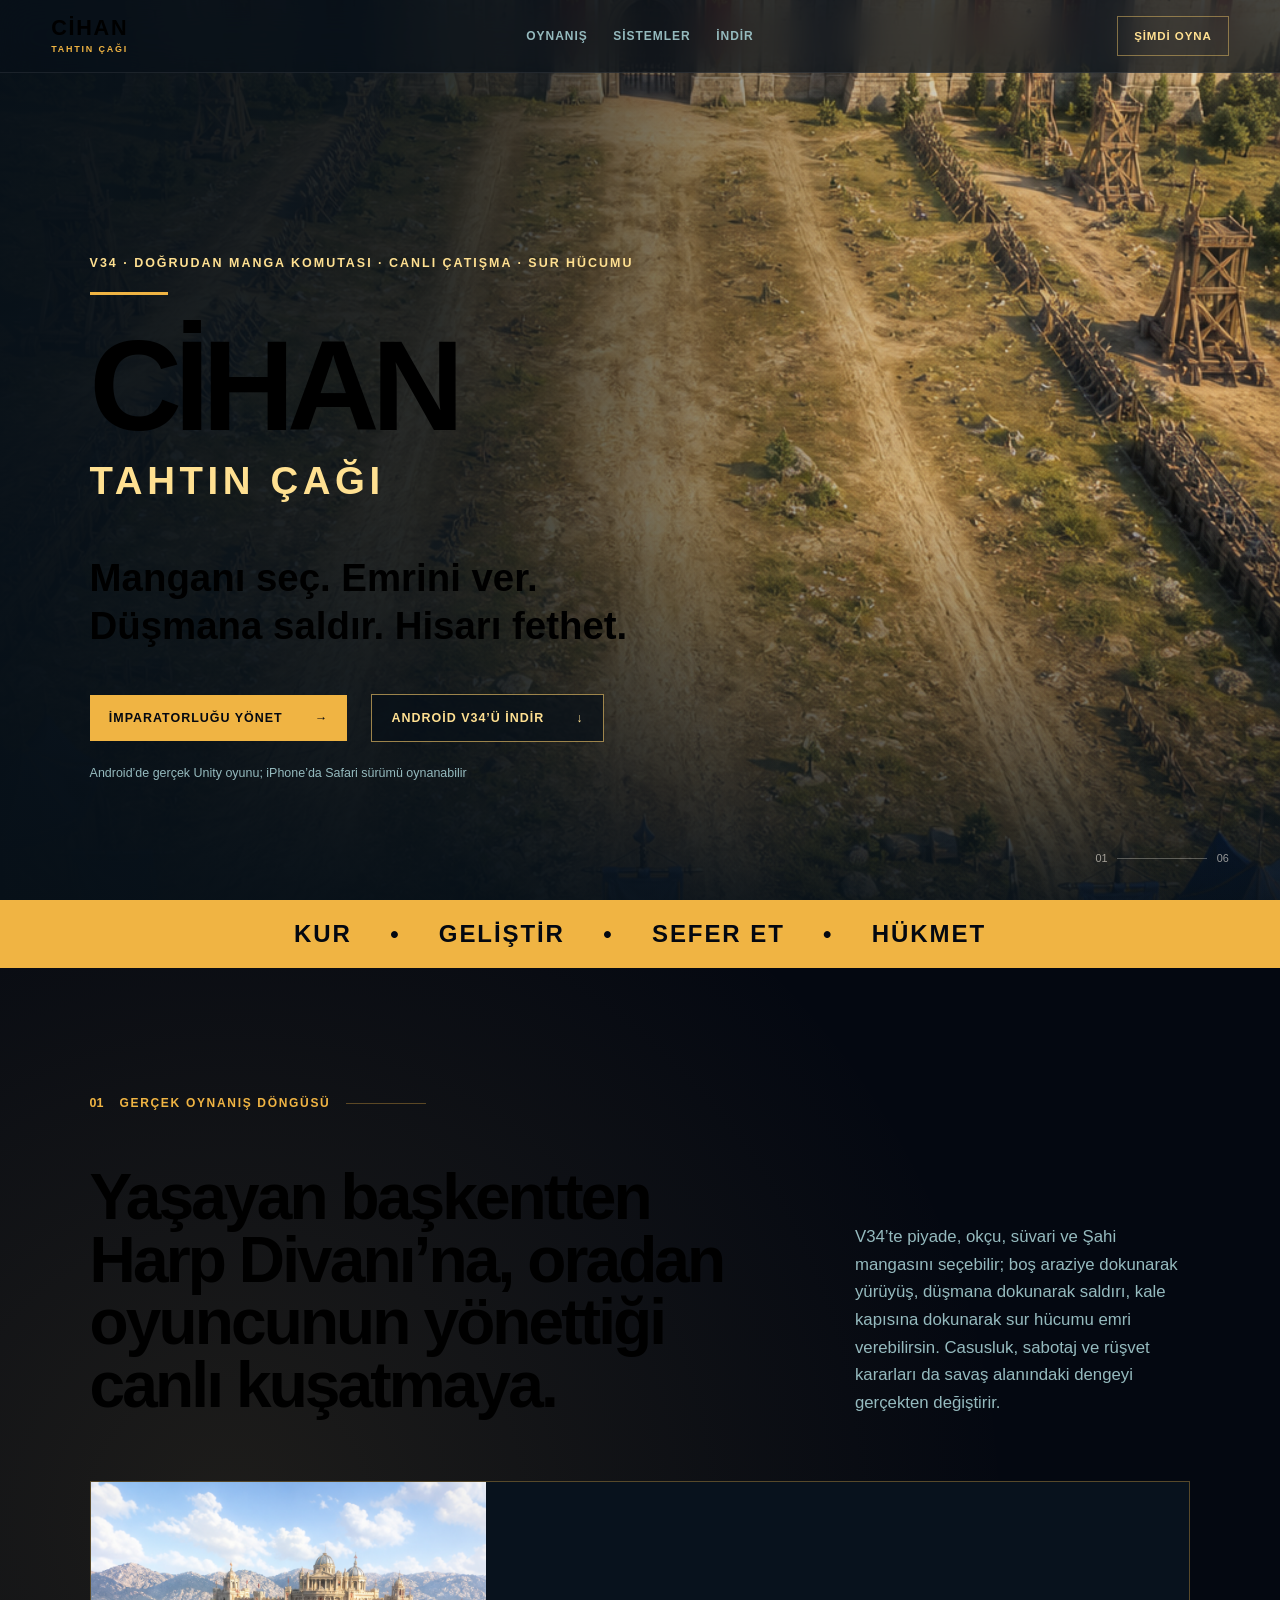
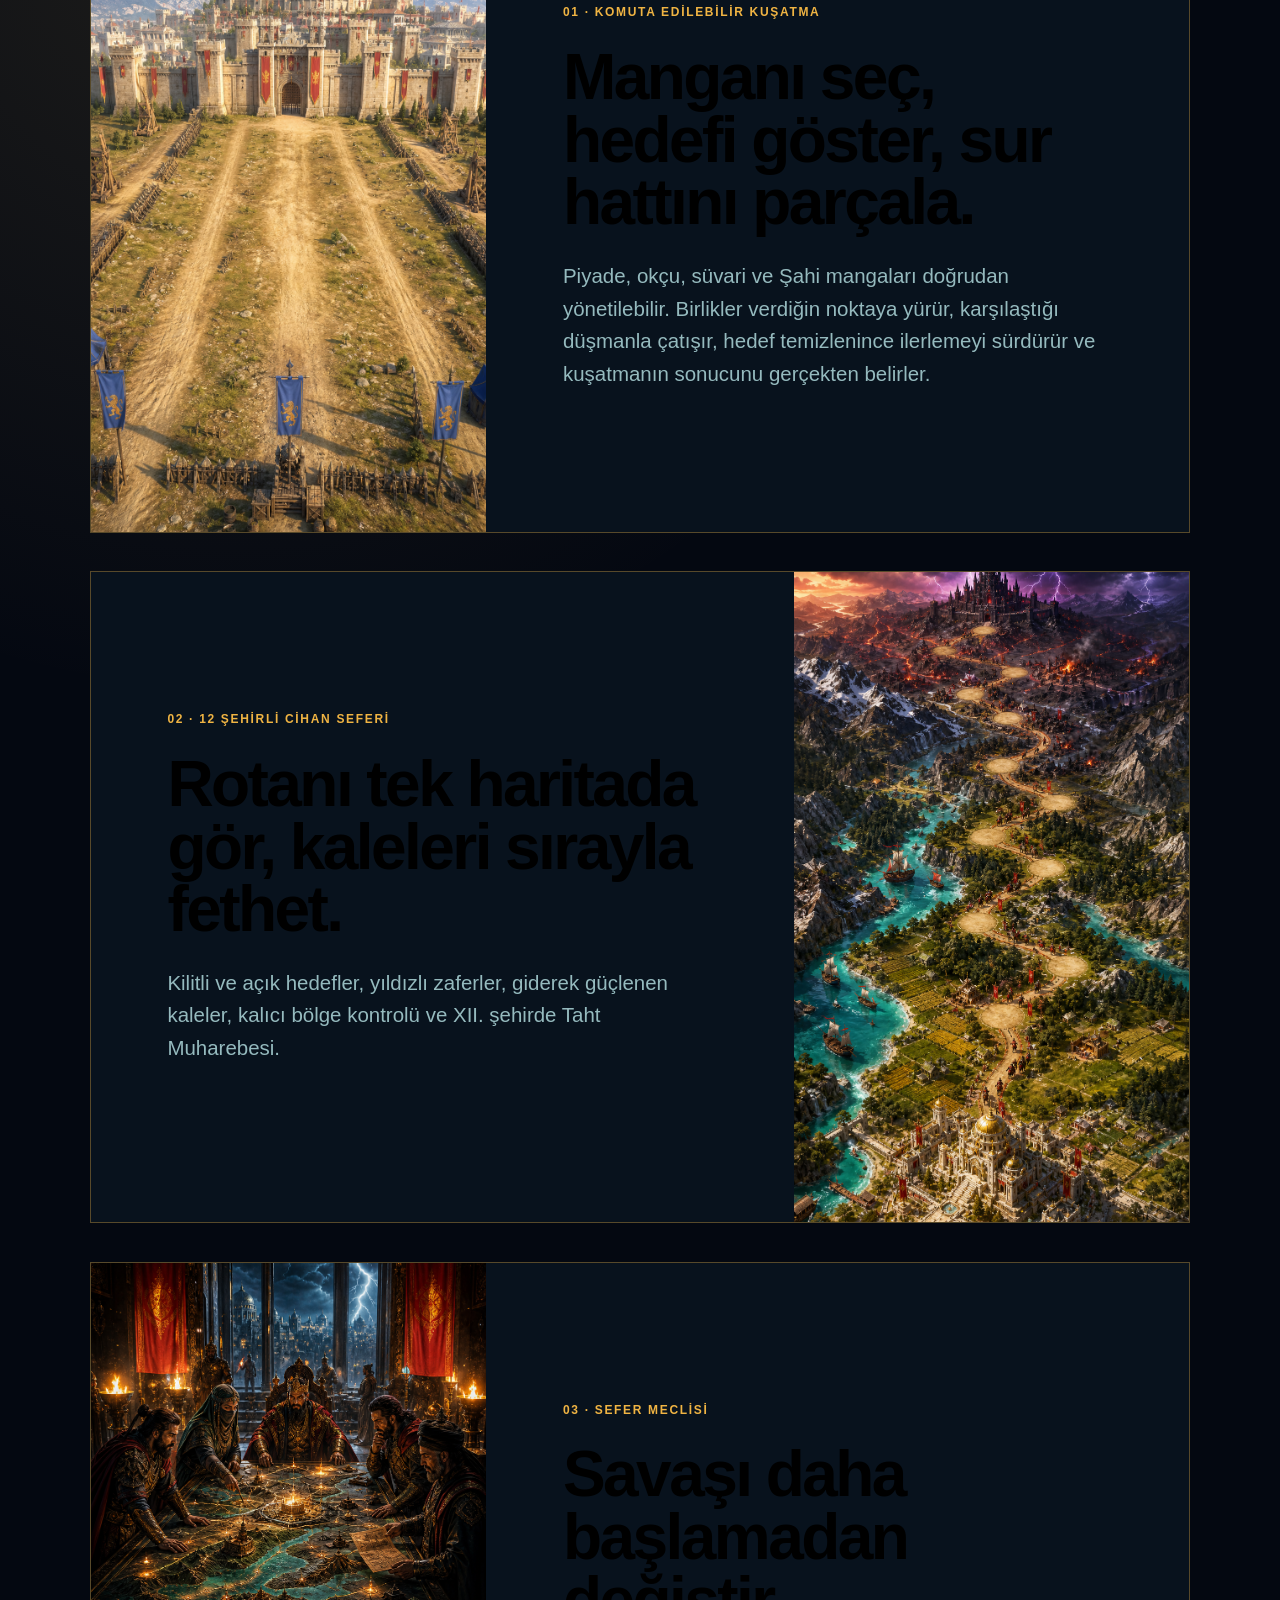
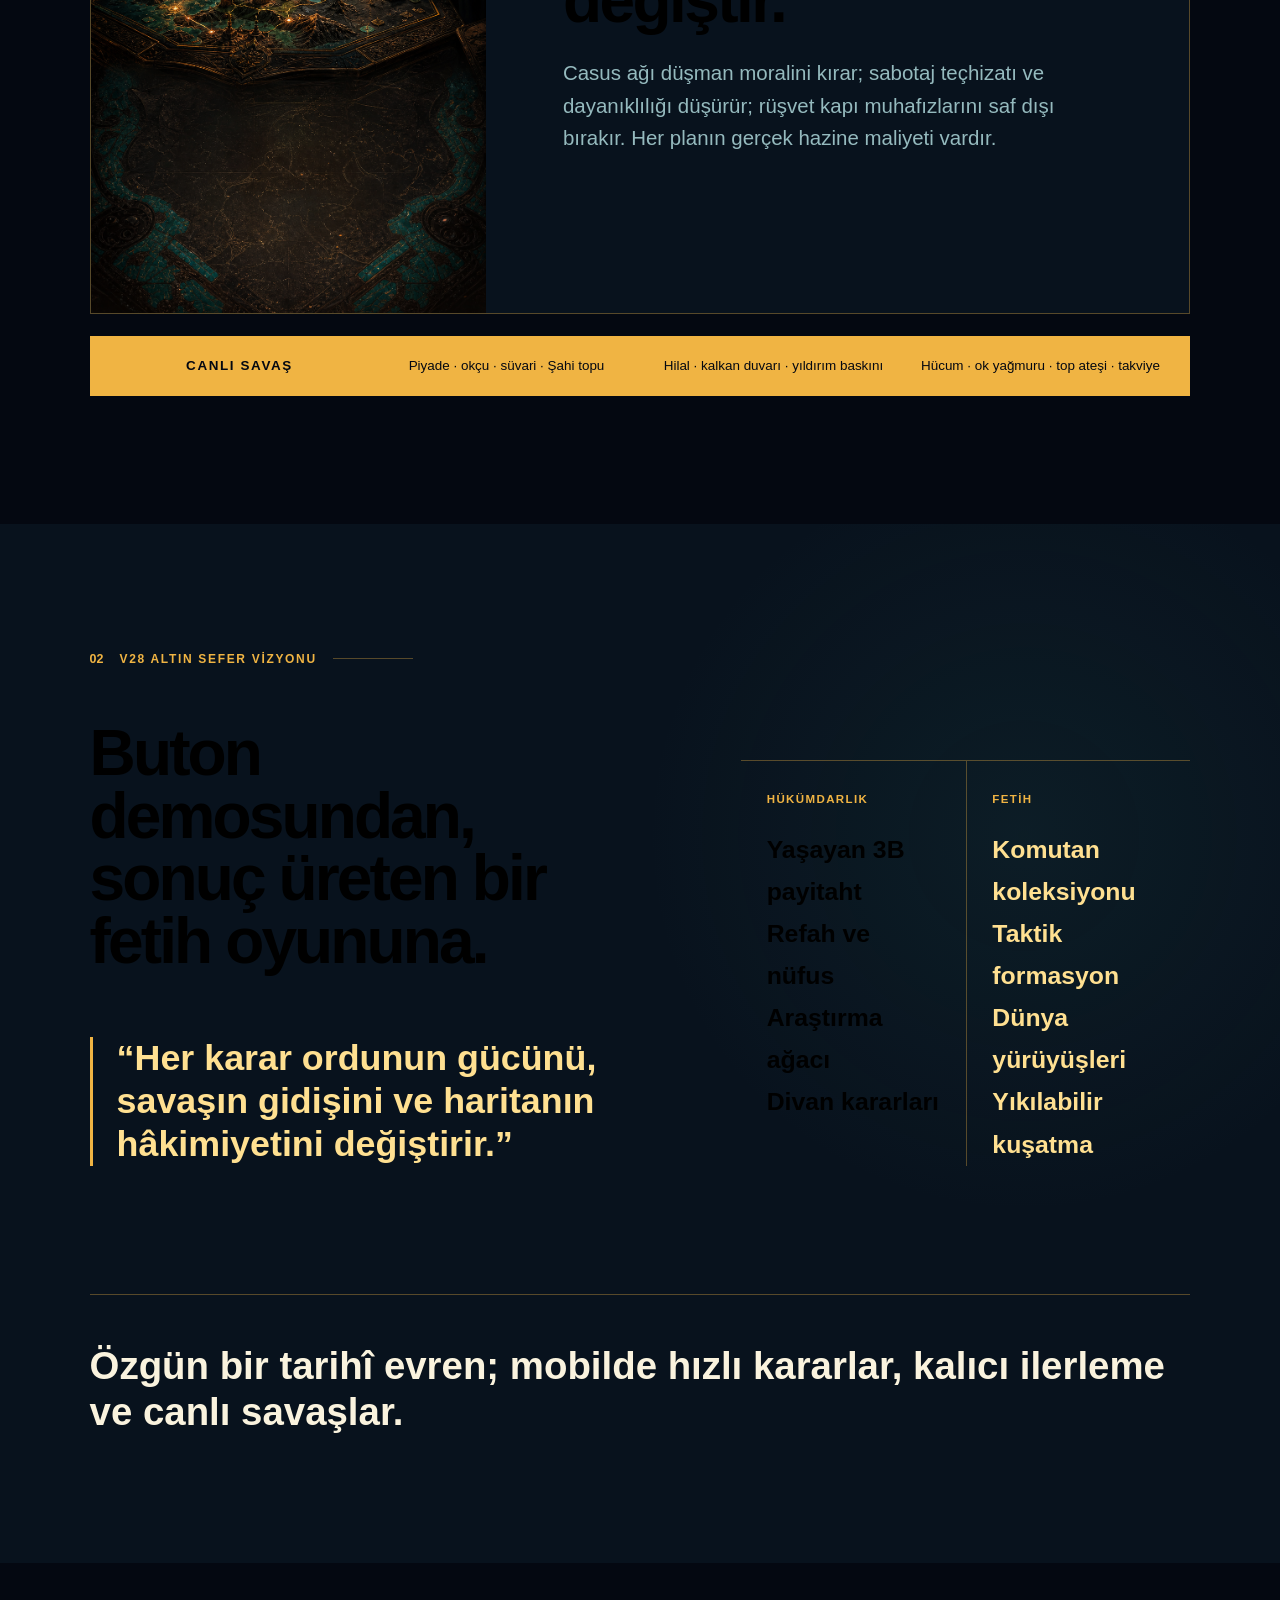
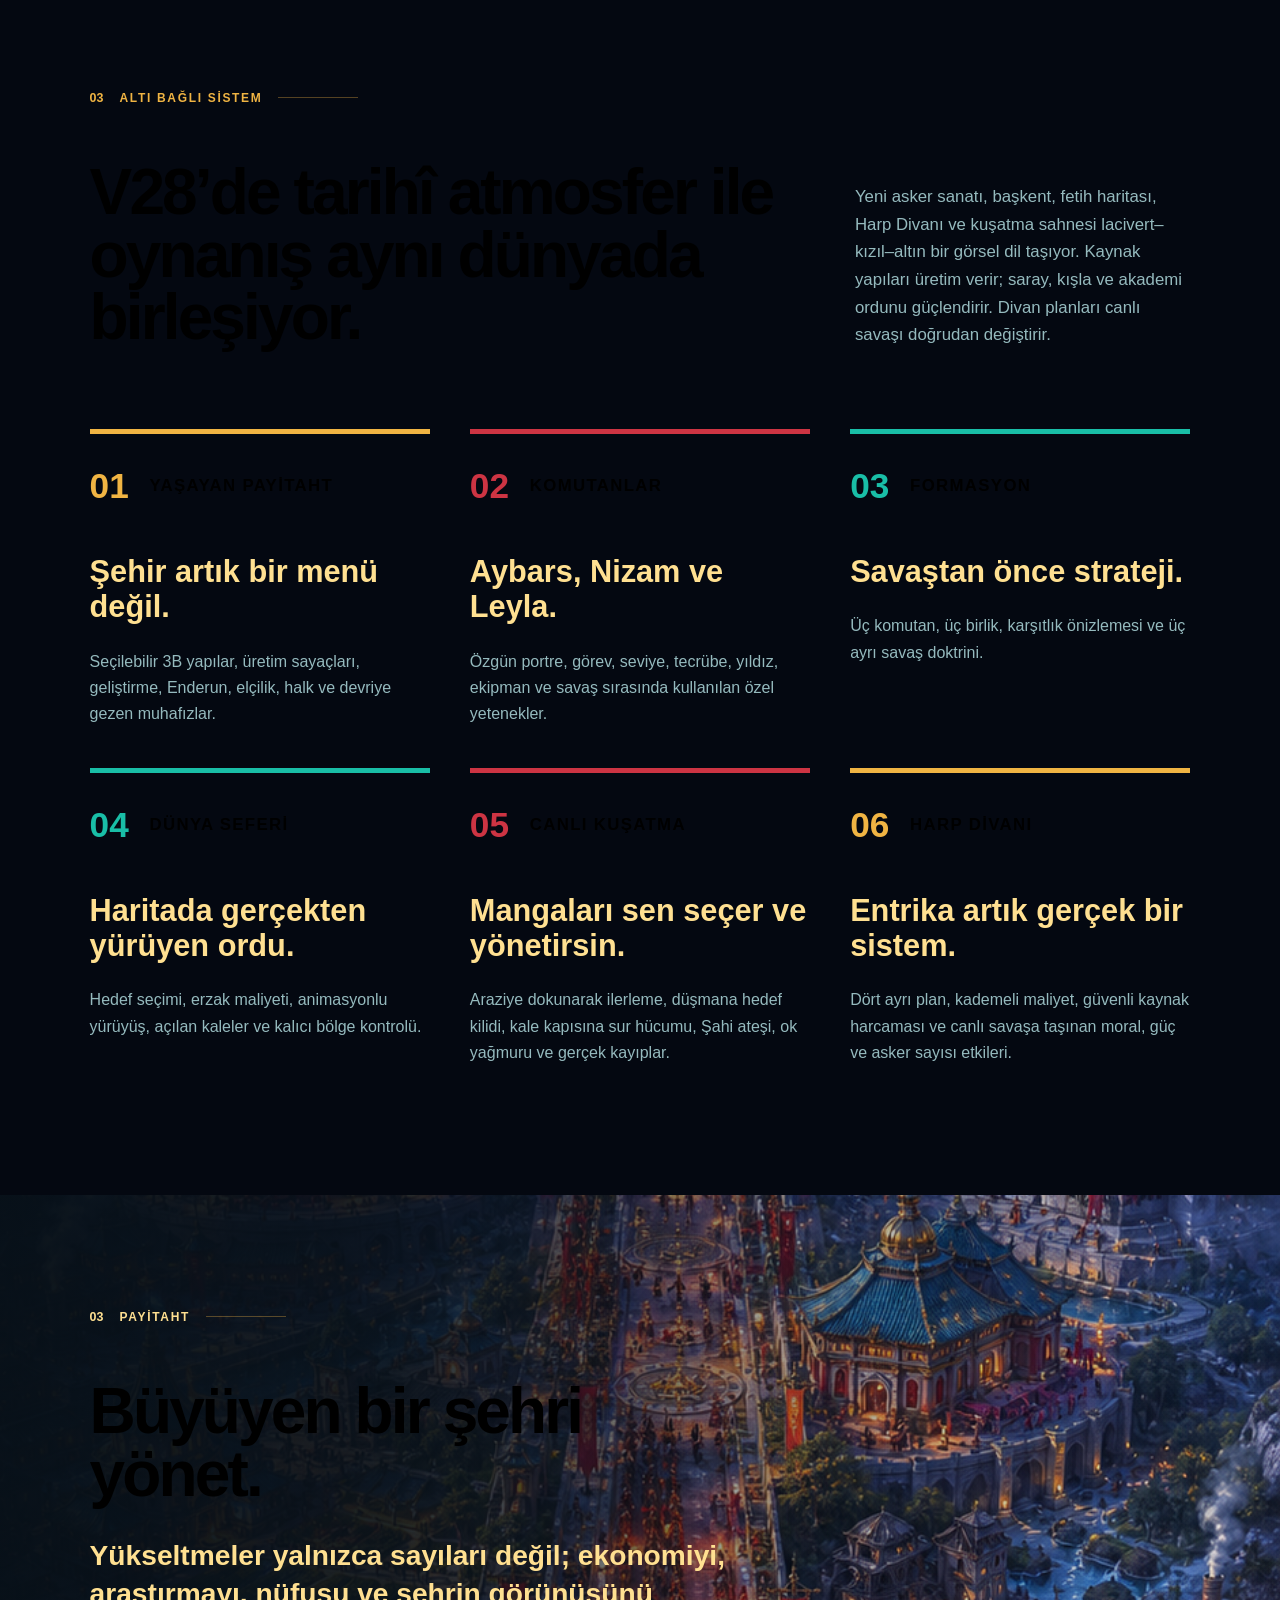
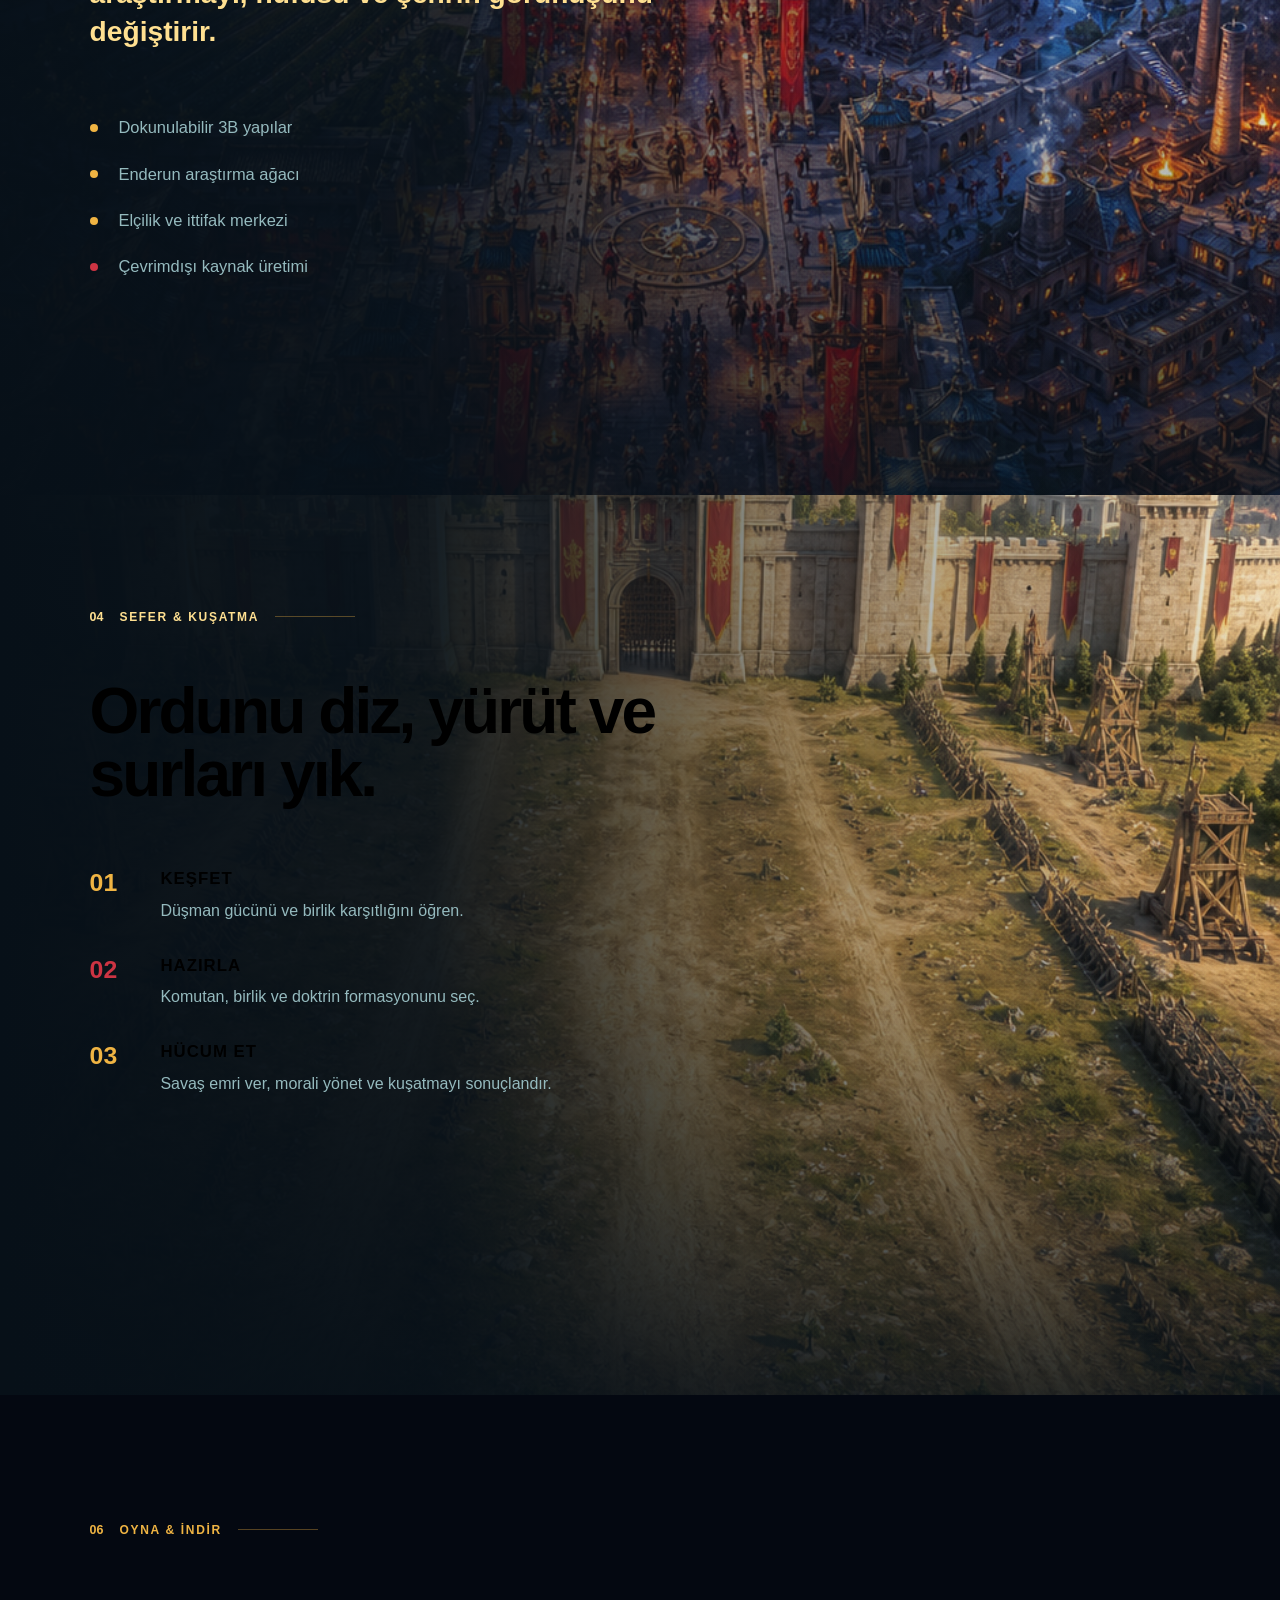
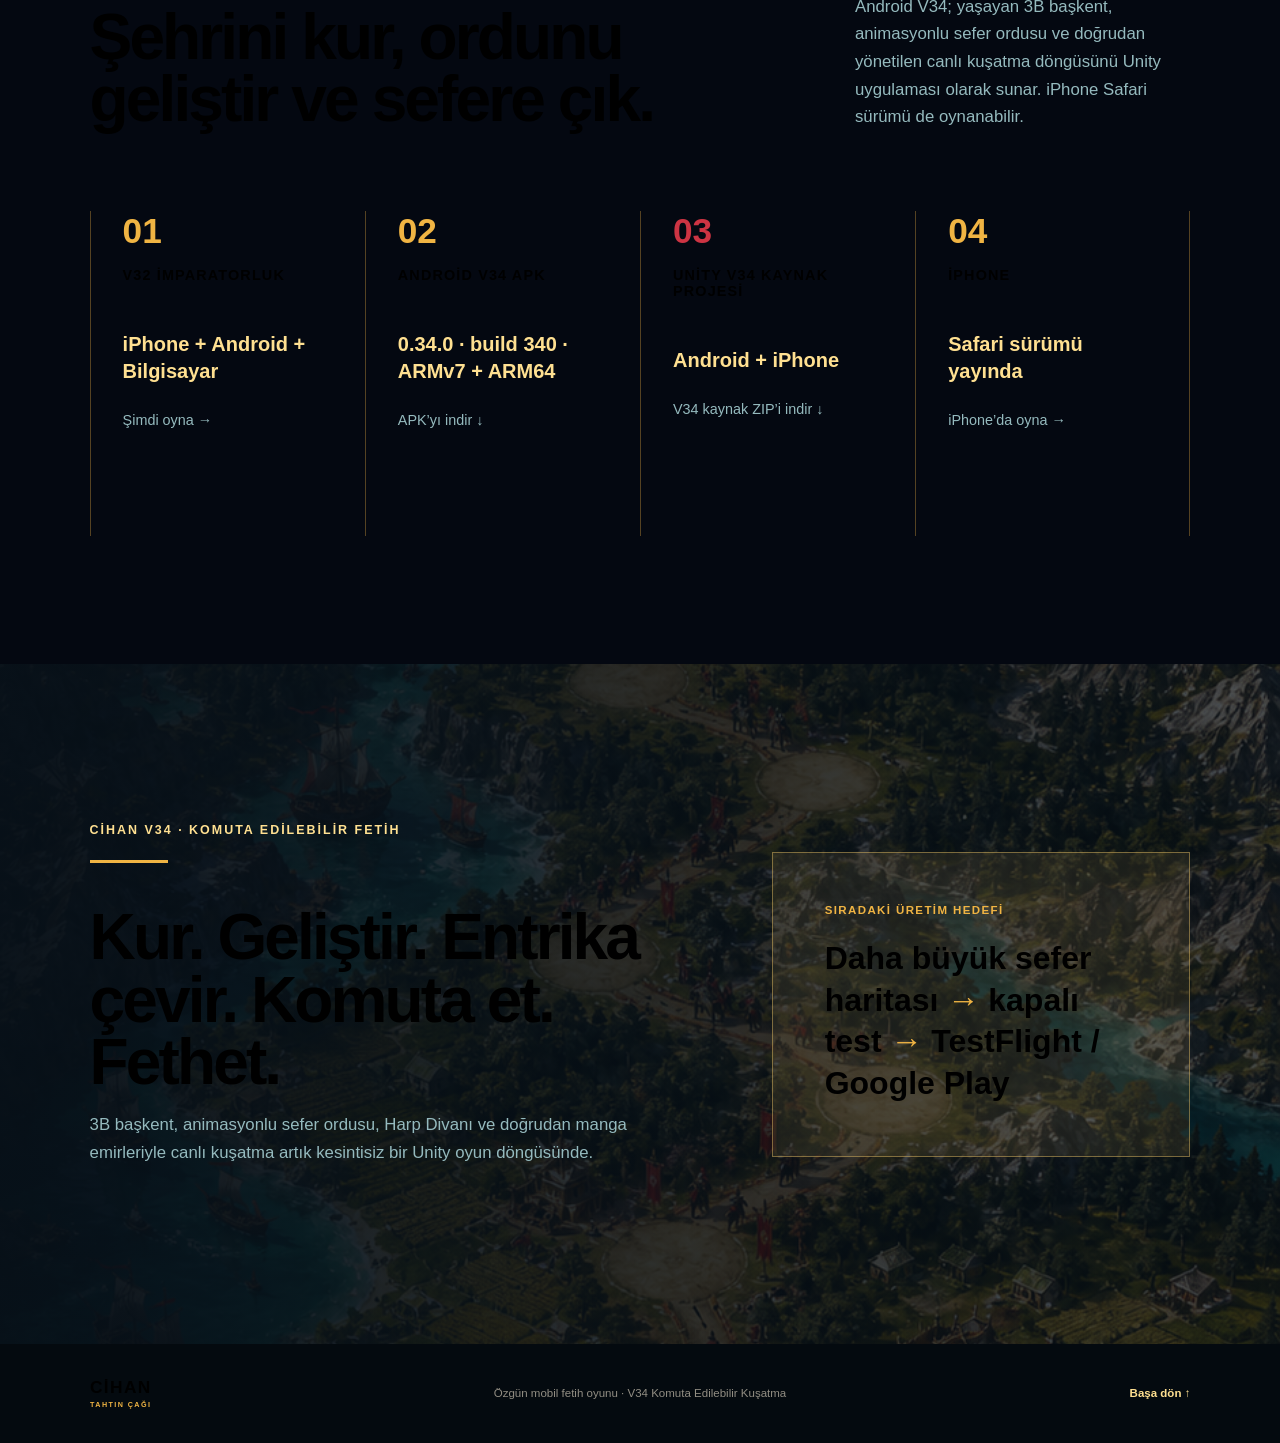
==== commit fbd3a79b: "Release V34 commandable siege build" ====
--- a/index.html
+++ b/index.html
@@ -3,10 +3,10 @@
 <head>
   <meta charset="utf-8">
   <meta name="viewport" content="width=device-width,initial-scale=1">
-  <title>CİHAN: Tahtın Çağı — Yaşayan Fetih V33</title>
-  <meta name="description" content="Yaşayan 3B başkent, animasyonlu ordu, dokunulabilir sefer haritası, Harp Divanı ve gerçek zamanlı savaş içeren CİHAN V33.">
-  <meta property="og:title" content="CİHAN: Tahtın Çağı — Yaşayan Fetih V33">
-  <meta property="og:description" content="Hedefini seç. Entrikanı kur. Ordunu yürüt. Savaşı kazan ve toprağı fethet.">
+  <title>CİHAN: Tahtın Çağı — Komuta Edilebilir Kuşatma V34</title>
+  <meta name="description" content="Manga seçimi, savaş alanına dokunarak yürüyüş ve saldırı emri, kale kuşatması ve gerçek zamanlı çatışma içeren CİHAN V34.">
+  <meta property="og:title" content="CİHAN: Tahtın Çağı — Komuta Edilebilir Kuşatma V34">
+  <meta property="og:description" content="Manganı seç. Emrini ver. Düşmana saldır. Suru yar ve toprağı fethet.">
   <meta property="og:type" content="website">
   <meta property="og:image" content="https://selinturkmen1184-web.github.io/cihan-tahtin-cagi/cihan-battlefield-v28.png">
   <link rel="canonical" href="https://selinturkmen1184-web.github.io/cihan-tahtin-cagi/">
@@ -23,13 +23,13 @@
   <section class="hero" id="top" aria-labelledby="hero-title">
     <div class="hero-scrim"></div>
     <div class="hero-content">
-      <p class="eyebrow">V33 · YAŞAYAN 3B BAŞKENT · ANİMASYONLU ORDU · CANLI FETİH</p>
+      <p class="eyebrow">V34 · DOĞRUDAN MANGA KOMUTASI · CANLI ÇATIŞMA · SUR HÜCUMU</p>
       <div class="gold-line"></div>
       <h1 id="hero-title"><span>CİHAN</span><em>TAHTIN ÇAĞI</em></h1>
-      <p class="hero-statement">Hedefini seç. Entrikanı kur.<br>Ordunu yürüt. Toprağı fethet.</p>
+      <p class="hero-statement">Manganı seç. Emrini ver.<br>Düşmana saldır. Hisarı fethet.</p>
       <div class="hero-actions">
         <a class="primary-button" href="./play/?v=32">İmparatorluğu Yönet <span aria-hidden="true">→</span></a>
-        <a class="primary-button secondary-button" href="./downloads/Cihan-Tahtin-Cagi-v33.apk">Android V33’ü İndir <span aria-hidden="true">↓</span></a>
+        <a class="primary-button secondary-button" href="./downloads/Cihan-Tahtin-Cagi-v34.apk">Android V34’ü İndir <span aria-hidden="true">↓</span></a>
         <span>Android’de gerçek Unity oyunu; iPhone’da Safari sürümü oynanabilir</span>
       </div>
     </div>
@@ -40,11 +40,11 @@
 
   <section class="section playable-section" id="oynanis">
     <div class="section-kicker"><span>01</span><p>GERÇEK OYNANIŞ DÖNGÜSÜ</p></div>
-    <div class="section-heading-row"><h2>Yaşayan başkentten Harp Divanı’na, oradan sinematik canlı kuşatmaya.</h2><p>V28’de lacivert, kızıl, fildişi ve altın renkli yeni sanat yönü; ayrıntılı piyade, okçu, süvari, topçu ve komutanlarla birleşiyor. Hücum, casusluk, sabotaj veya rüşvet kararın savaş alanındaki moral, güç ve asker sayısını gerçekten değiştiriyor.</p></div>
+    <div class="section-heading-row"><h2>Yaşayan başkentten Harp Divanı’na, oradan oyuncunun yönettiği canlı kuşatmaya.</h2><p>V34’te piyade, okçu, süvari ve Şahi mangasını seçebilir; boş araziye dokunarak yürüyüş, düşmana dokunarak saldırı, kale kapısına dokunarak sur hücumu emri verebilirsin. Casusluk, sabotaj ve rüşvet kararları da savaş alanındaki dengeyi gerçekten değiştirir.</p></div>
     <div class="playable-grid">
       <article class="playable-card">
         <img src="./cihan-battlefield-v28.png" alt="CİHAN V28 Altın Sefer kale kuşatması ve karşılıklı saldıran ayrıntılı ordular">
-        <div><span>01 · GERÇEK ZAMANLI KUŞATMA</span><h3>Dizilişi seç, ordunu yürüt, sur hattını parçala.</h3><p>Piyade, okçu, süvari ve Şahi topu mangalarının tamamı görünür; birlikler mesafeyi kapatır, hedef bulur, saldırır, hasar alır ve savaşın sonucunu gerçekten belirler.</p></div>
+        <div><span>01 · KOMUTA EDİLEBİLİR KUŞATMA</span><h3>Manganı seç, hedefi göster, sur hattını parçala.</h3><p>Piyade, okçu, süvari ve Şahi mangaları doğrudan yönetilebilir. Birlikler verdiğin noktaya yürür, karşılaştığı düşmanla çatışır, hedef temizlenince ilerlemeyi sürdürür ve kuşatmanın sonucunu gerçekten belirler.</p></div>
       </article>
       <article class="playable-card reverse">
         <img src="./world-preview-v26.png" alt="CİHAN V26 sinematik 12 bölgeli fetih haritası">
@@ -81,7 +81,7 @@
       <article class="system crimson"><div class="system-top"><span>02</span><h3>Komutanlar</h3></div><h4>Aybars, Nizam ve Leyla.</h4><p>Özgün portre, görev, seviye, tecrübe, yıldız, ekipman ve savaş sırasında kullanılan özel yetenekler.</p></article>
       <article class="system teal"><div class="system-top"><span>03</span><h3>Formasyon</h3></div><h4>Savaştan önce strateji.</h4><p>Üç komutan, üç birlik, karşıtlık önizlemesi ve üç ayrı savaş doktrini.</p></article>
       <article class="system teal"><div class="system-top"><span>04</span><h3>Dünya Seferi</h3></div><h4>Haritada gerçekten yürüyen ordu.</h4><p>Hedef seçimi, erzak maliyeti, animasyonlu yürüyüş, açılan kaleler ve kalıcı bölge kontrolü.</p></article>
-      <article class="system crimson"><div class="system-top"><span>05</span><h3>Canlı Kuşatma</h3></div><h4>Mangalar ilerler ve çarpışır.</h4><p>Tepeden okunan gerçekçi formasyonlar, birlik portreleri, güç/can göstergeleri, Şahi ateşi, ok yağmuru ve gerçek kayıplar.</p></article>
+      <article class="system crimson"><div class="system-top"><span>05</span><h3>Canlı Kuşatma</h3></div><h4>Mangaları sen seçer ve yönetirsin.</h4><p>Araziye dokunarak ilerleme, düşmana hedef kilidi, kale kapısına sur hücumu, Şahi ateşi, ok yağmuru ve gerçek kayıplar.</p></article>
       <article class="system gold"><div class="system-top"><span>06</span><h3>Harp Divanı</h3></div><h4>Entrika artık gerçek bir sistem.</h4><p>Dört ayrı plan, kademeli maliyet, güvenli kaynak harcaması ve canlı savaşa taşınan moral, güç ve asker sayısı etkileri.</p></article>
     </div>
   </section>
@@ -111,21 +111,21 @@
 
   <section class="section roadmap-section" id="indir">
     <div class="section-kicker"><span>06</span><p>OYNA &amp; İNDİR</p></div>
-    <div class="section-heading-row"><h2>Şehrini kur, ordunu geliştir ve sefere çık.</h2><p>Android V33; yaşayan 3B başkent, animasyonlu sefer ordusu ve canlı kuşatma döngüsünü Unity uygulaması olarak sunar. iPhone Safari sürümü de oynanabilir.</p></div>
+    <div class="section-heading-row"><h2>Şehrini kur, ordunu geliştir ve sefere çık.</h2><p>Android V34; yaşayan 3B başkent, animasyonlu sefer ordusu ve doğrudan yönetilen canlı kuşatma döngüsünü Unity uygulaması olarak sunar. iPhone Safari sürümü de oynanabilir.</p></div>
     <div class="phase-grid">
       <article><span>01</span><h3>V32 İmparatorluk</h3><h4>iPhone + Android + Bilgisayar</h4><p><a href="./play/?v=32">Şimdi oyna →</a></p></article>
-      <article><span>02</span><h3>Android V33 APK</h3><h4>0.33.0 · build 330 · ARMv7 + ARM64</h4><p><a href="./downloads/Cihan-Tahtin-Cagi-v33.apk">APK’yı indir ↓</a></p></article>
-      <article><span>03</span><h3>Unity V33 Kaynak Projesi</h3><h4>Android + iPhone</h4><p><a href="./Cihan-Tahtin-Cagi-Unity-V33-Kaynak.zip">V33 kaynak ZIP’i indir ↓</a></p></article>
+      <article><span>02</span><h3>Android V34 APK</h3><h4>0.34.0 · build 340 · ARMv7 + ARM64</h4><p><a href="./downloads/Cihan-Tahtin-Cagi-v34.apk">APK’yı indir ↓</a></p></article>
+      <article><span>03</span><h3>Unity V34 Kaynak Projesi</h3><h4>Android + iPhone</h4><p><a href="./Cihan-Tahtin-Cagi-Unity-V34-Kaynak.zip">V34 kaynak ZIP’i indir ↓</a></p></article>
       <article><span>04</span><h3>iPhone</h3><h4>Safari sürümü yayında</h4><p><a href="./play/?v=32">iPhone’da oyna →</a></p></article>
     </div>
   </section>
 
   <section class="decision-section">
-    <div><p class="eyebrow">CİHAN V33 · YAŞAYAN FETİH</p><div class="gold-line"></div><h2>Kur. Geliştir. Entrika çevir. Sefere çık. Fethet.</h2><p>3B başkent, yükseltilebilir yapılar, animasyonlu sefer ordusu, Harp Divanı ve canlı kuşatma artık kesintisiz bir Unity oyun döngüsünde.</p></div>
+    <div><p class="eyebrow">CİHAN V34 · KOMUTA EDİLEBİLİR FETİH</p><div class="gold-line"></div><h2>Kur. Geliştir. Entrika çevir. Komuta et. Fethet.</h2><p>3B başkent, animasyonlu sefer ordusu, Harp Divanı ve doğrudan manga emirleriyle canlı kuşatma artık kesintisiz bir Unity oyun döngüsünde.</p></div>
     <aside><p>Sıradaki üretim hedefi</p><h3>Daha büyük sefer haritası <span>→</span> kapalı test <span>→</span> TestFlight / Google Play</h3></aside>
   </section>
 
-  <footer><div class="wordmark footer-mark"><span>CİHAN</span><small>TAHTIN ÇAĞI</small></div><p>Özgün mobil fetih oyunu · V33 Yaşayan Fetih</p><a href="#top">Başa dön ↑</a></footer>
+  <footer><div class="wordmark footer-mark"><span>CİHAN</span><small>TAHTIN ÇAĞI</small></div><p>Özgün mobil fetih oyunu · V34 Komuta Edilebilir Kuşatma</p><a href="#top">Başa dön ↑</a></footer>
 </main>
 </body>
 </html>
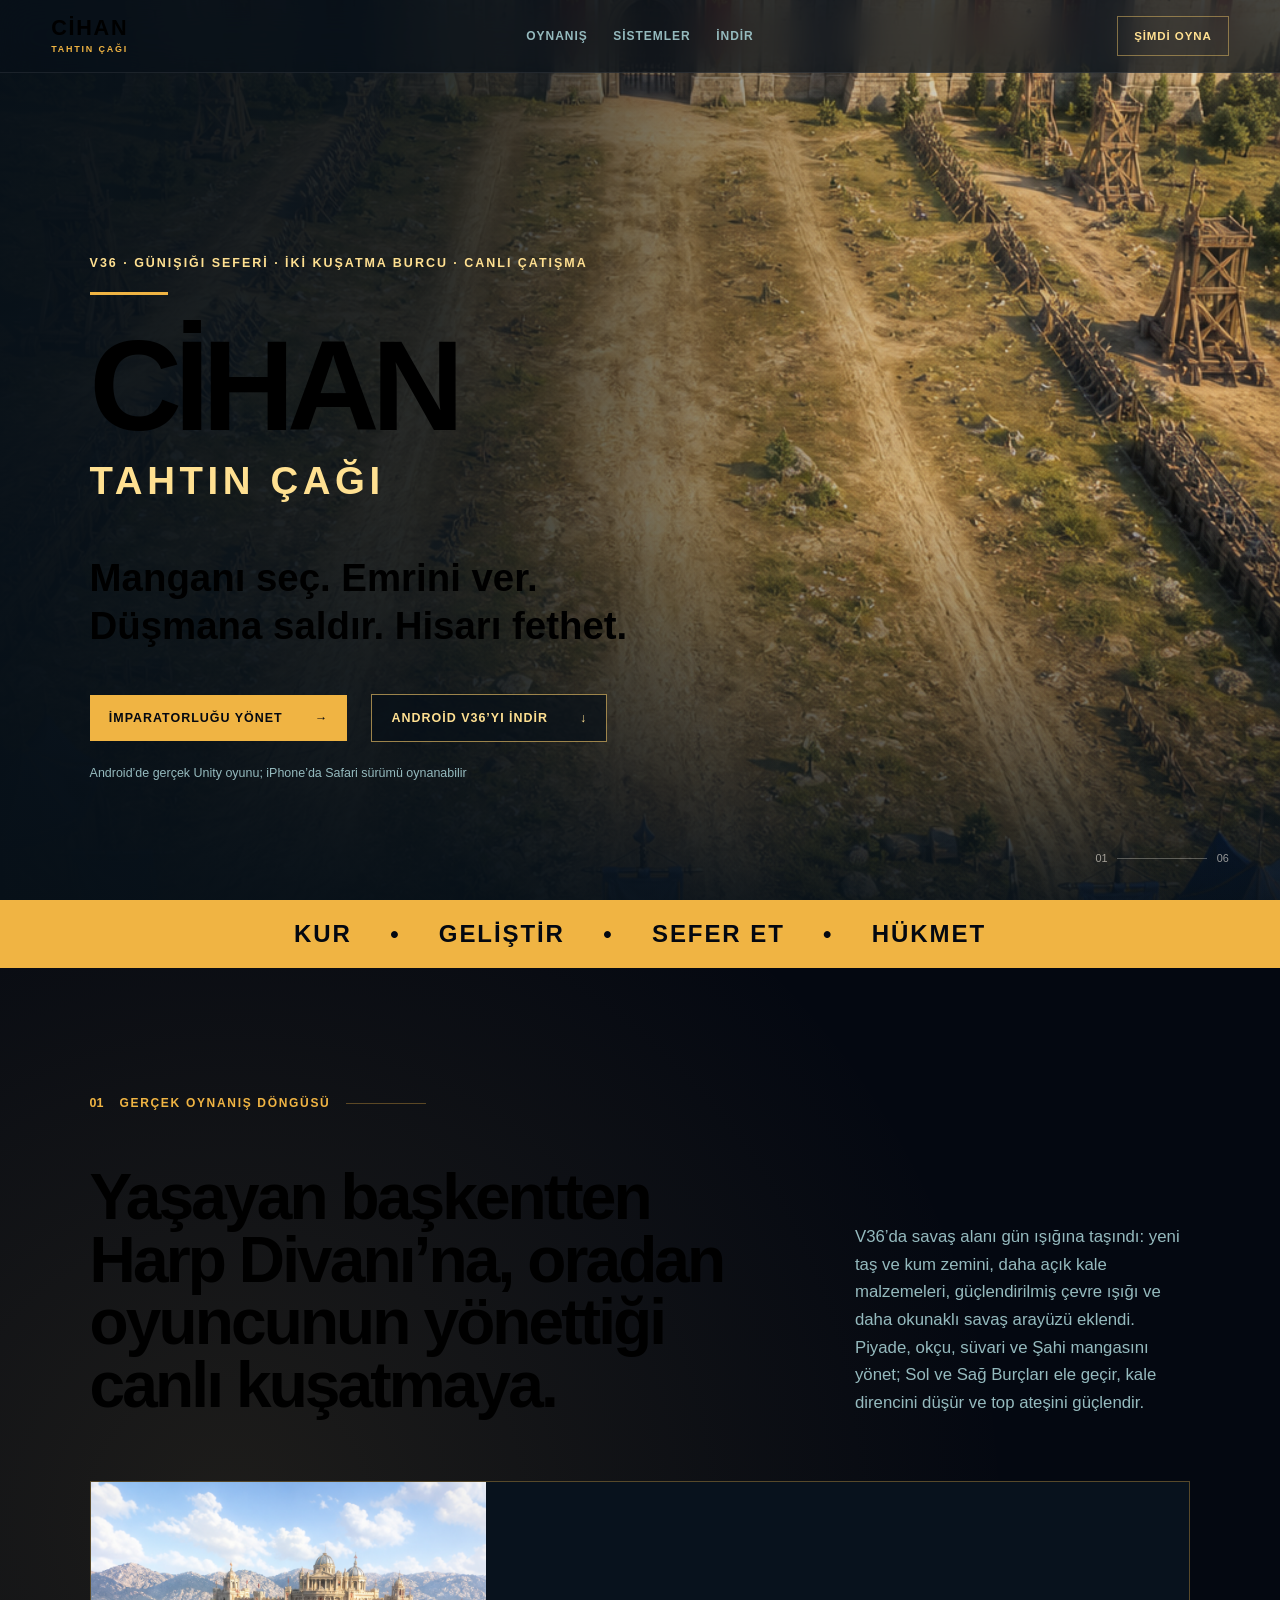
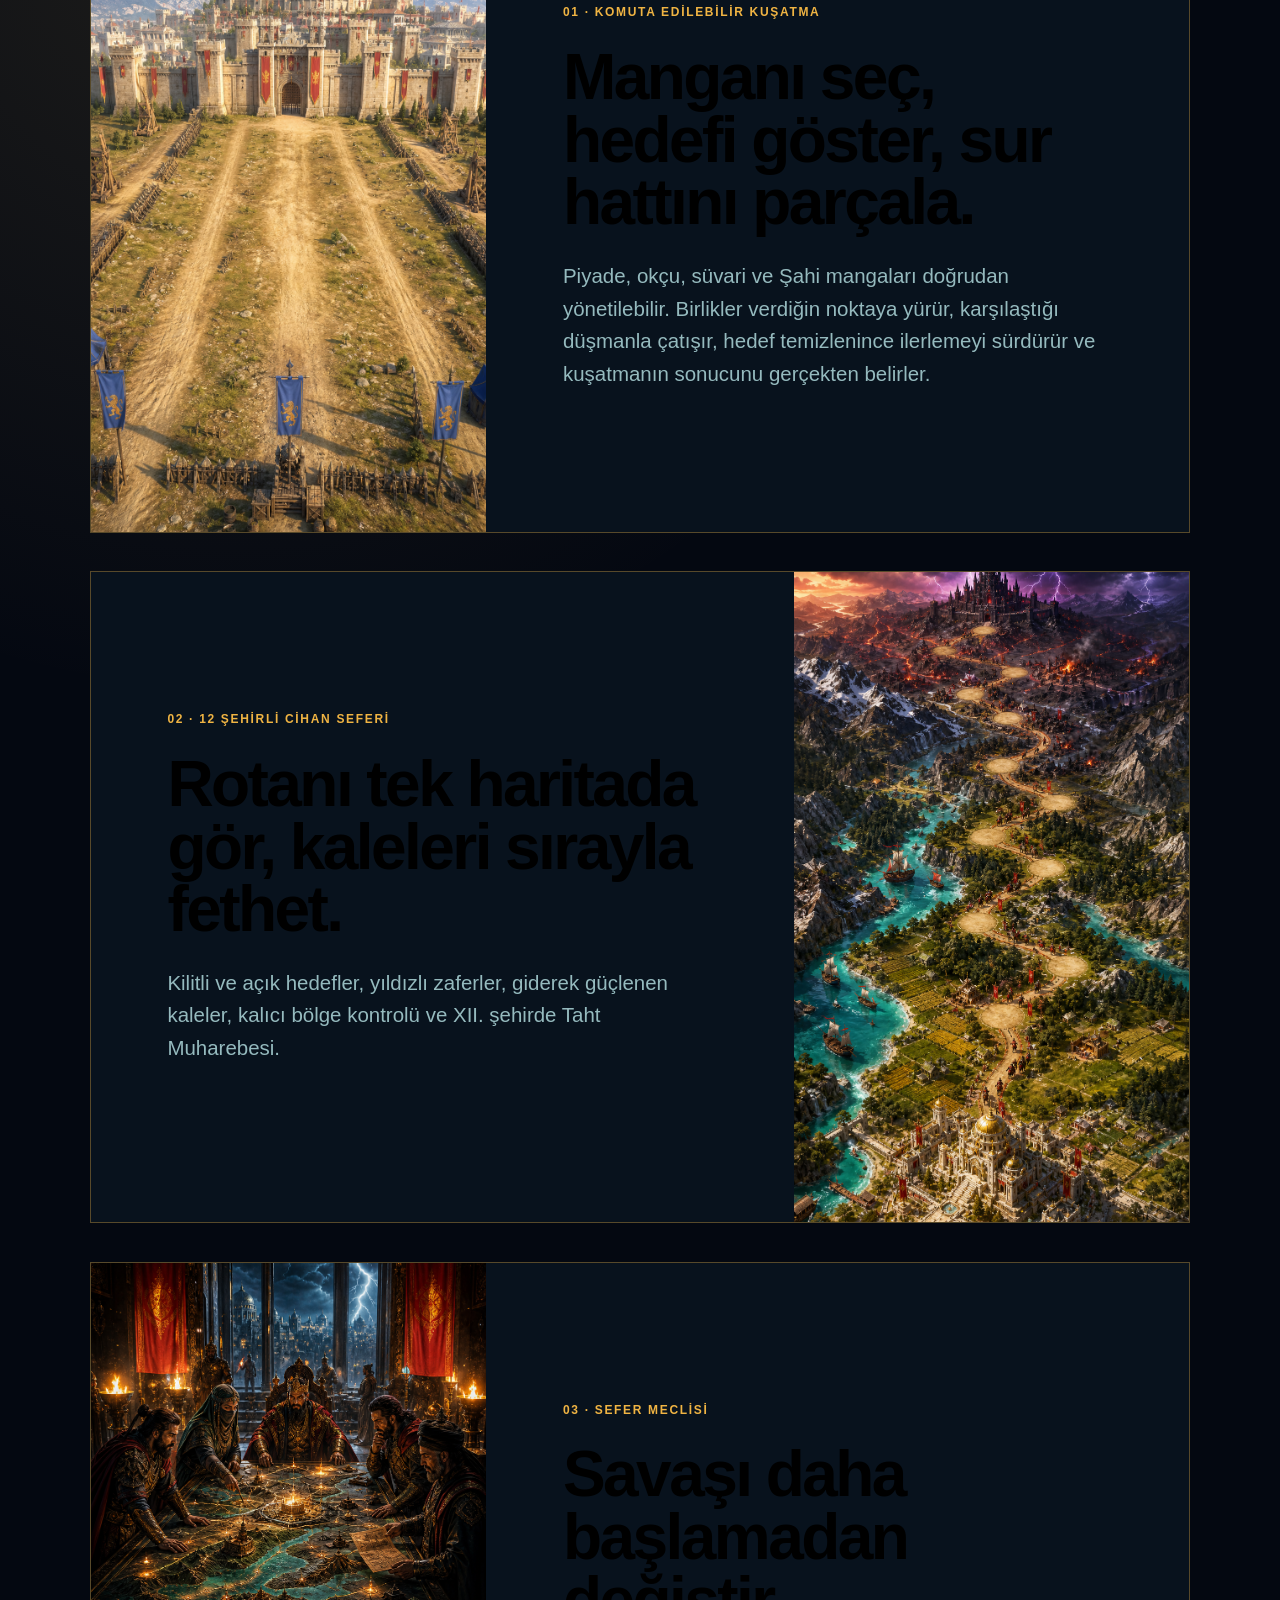
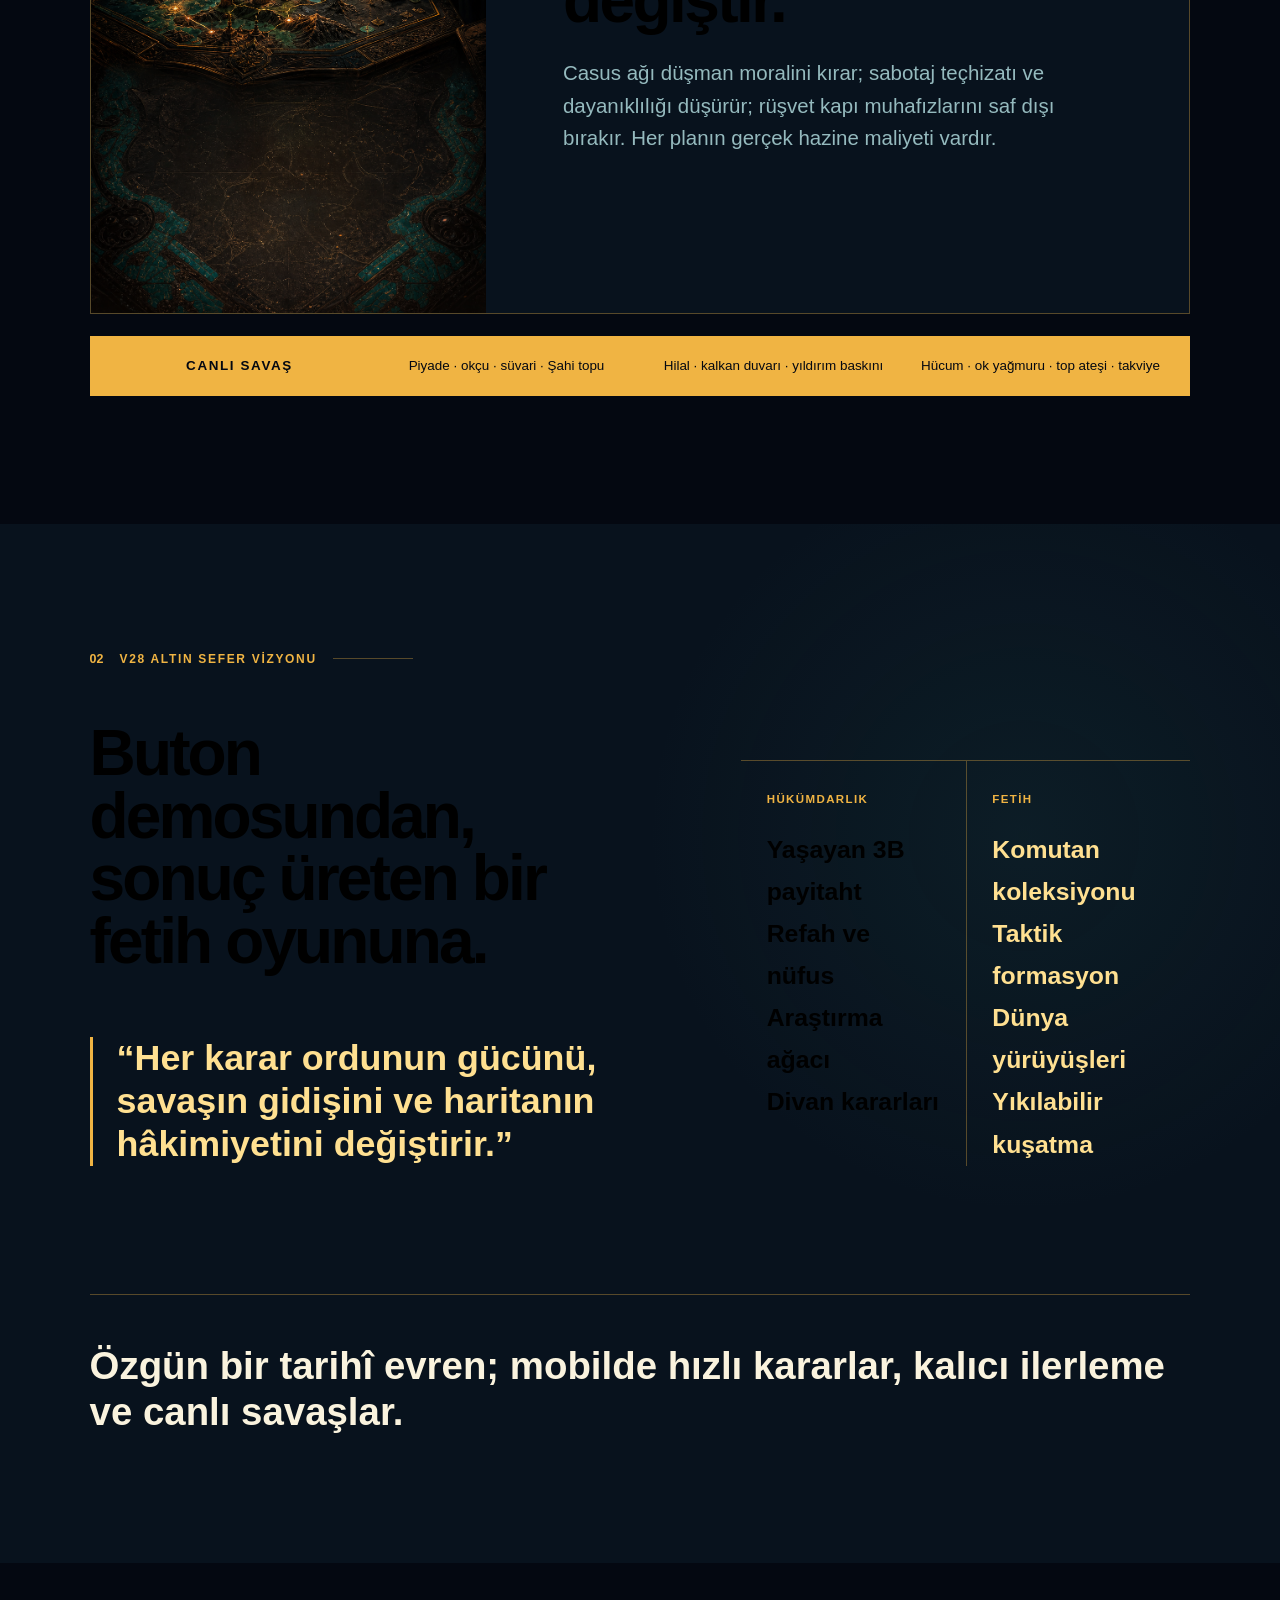
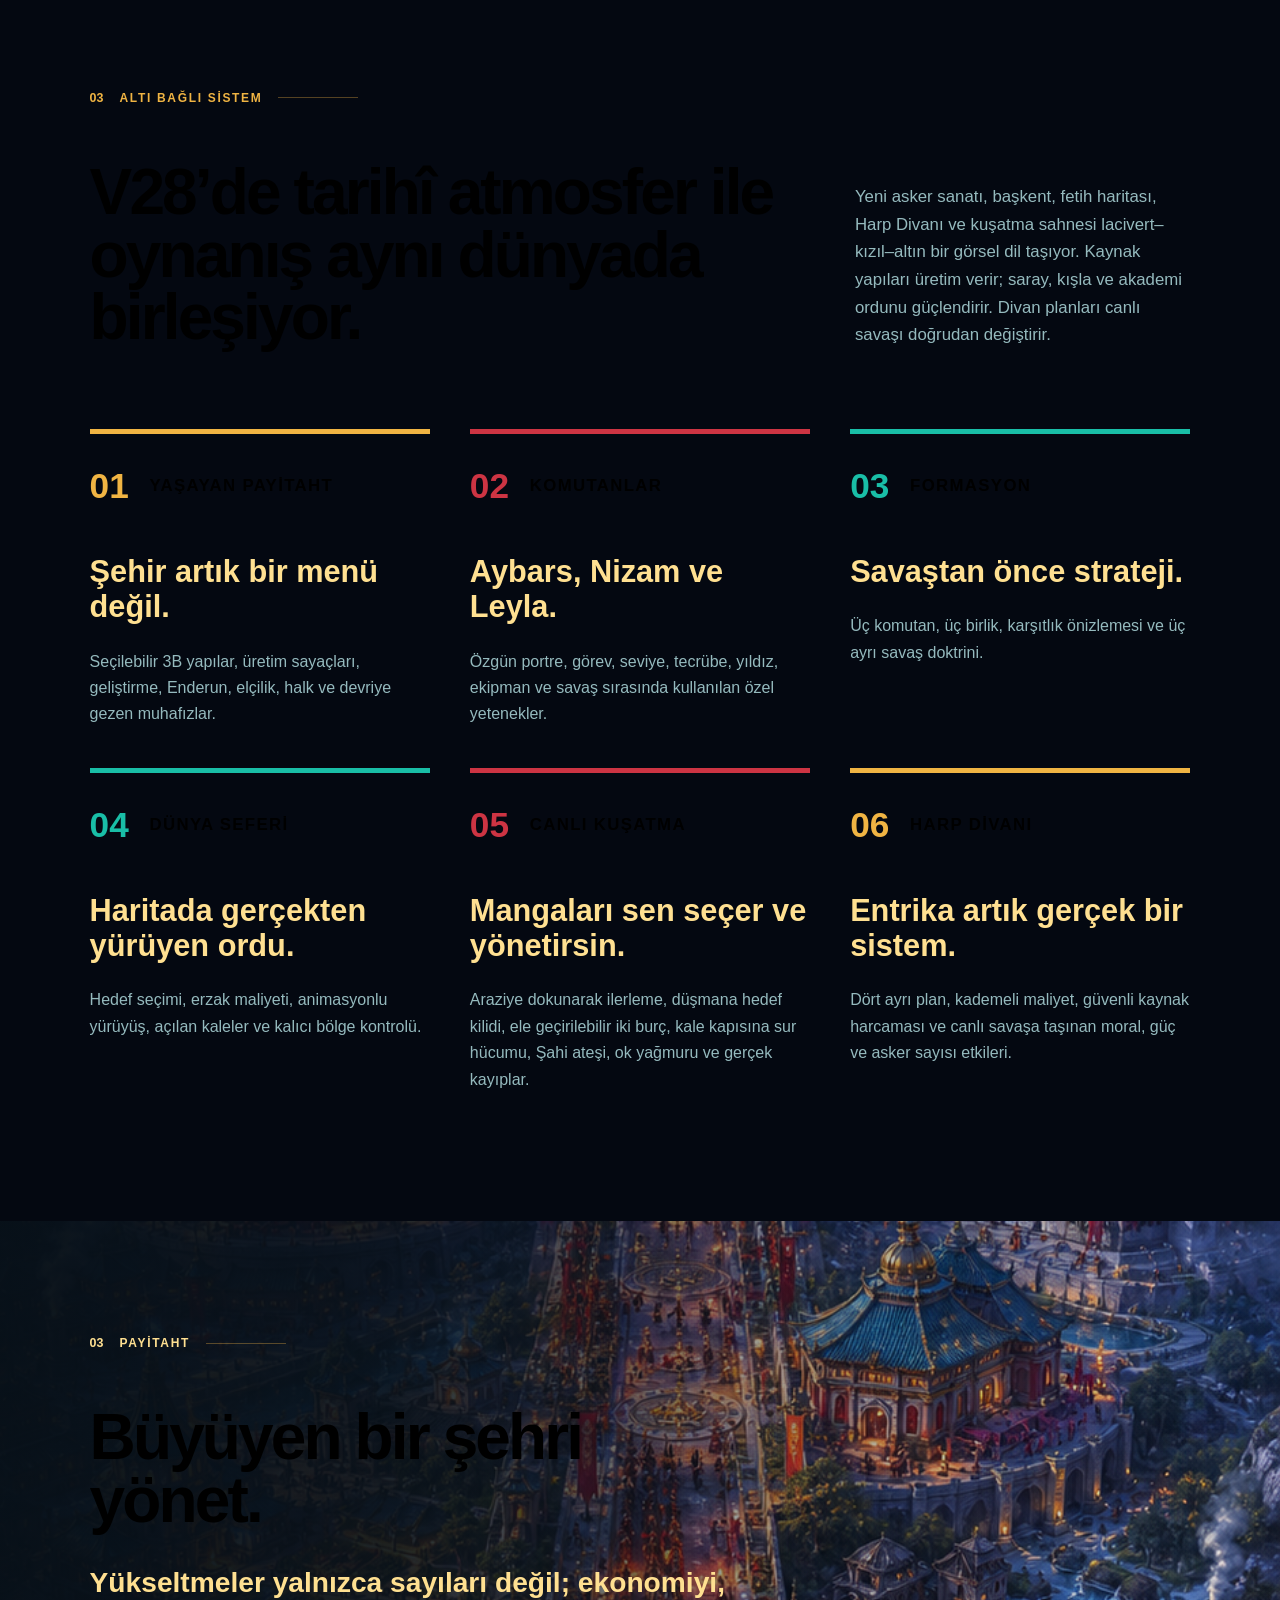
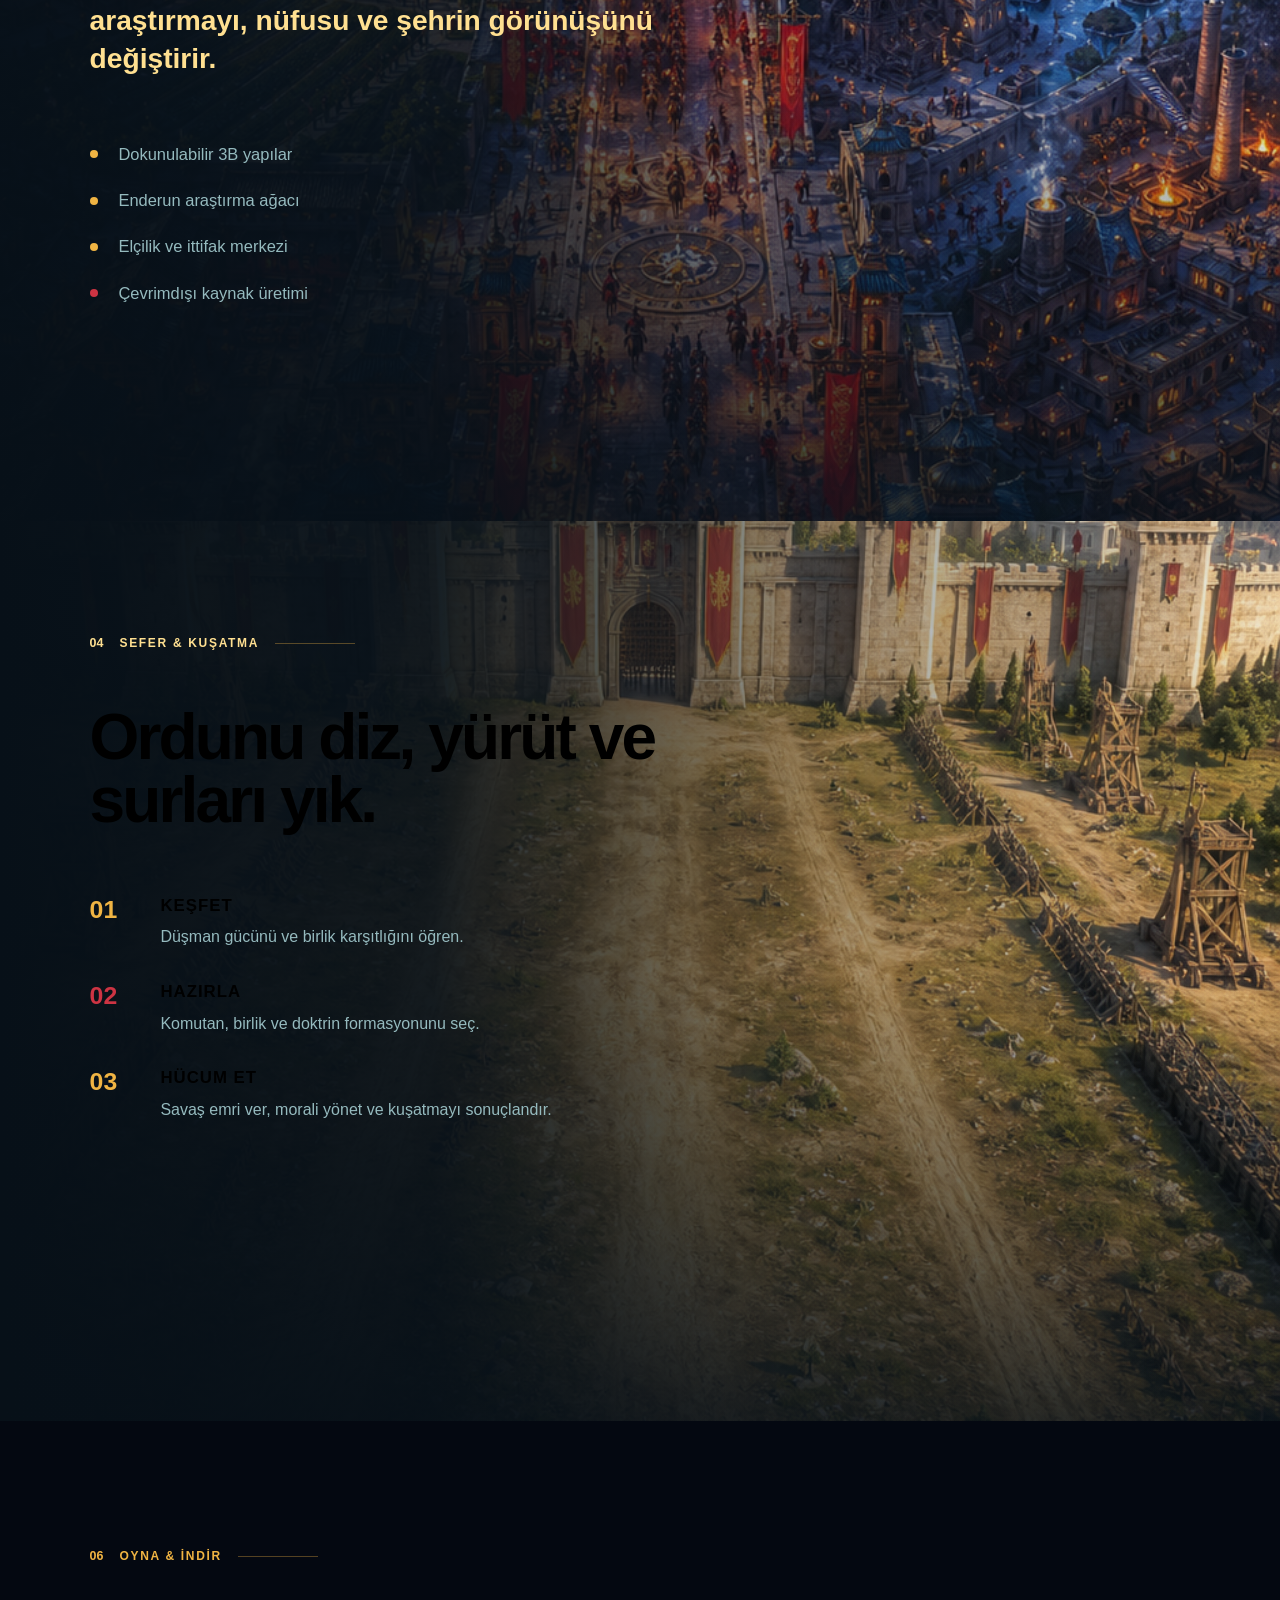
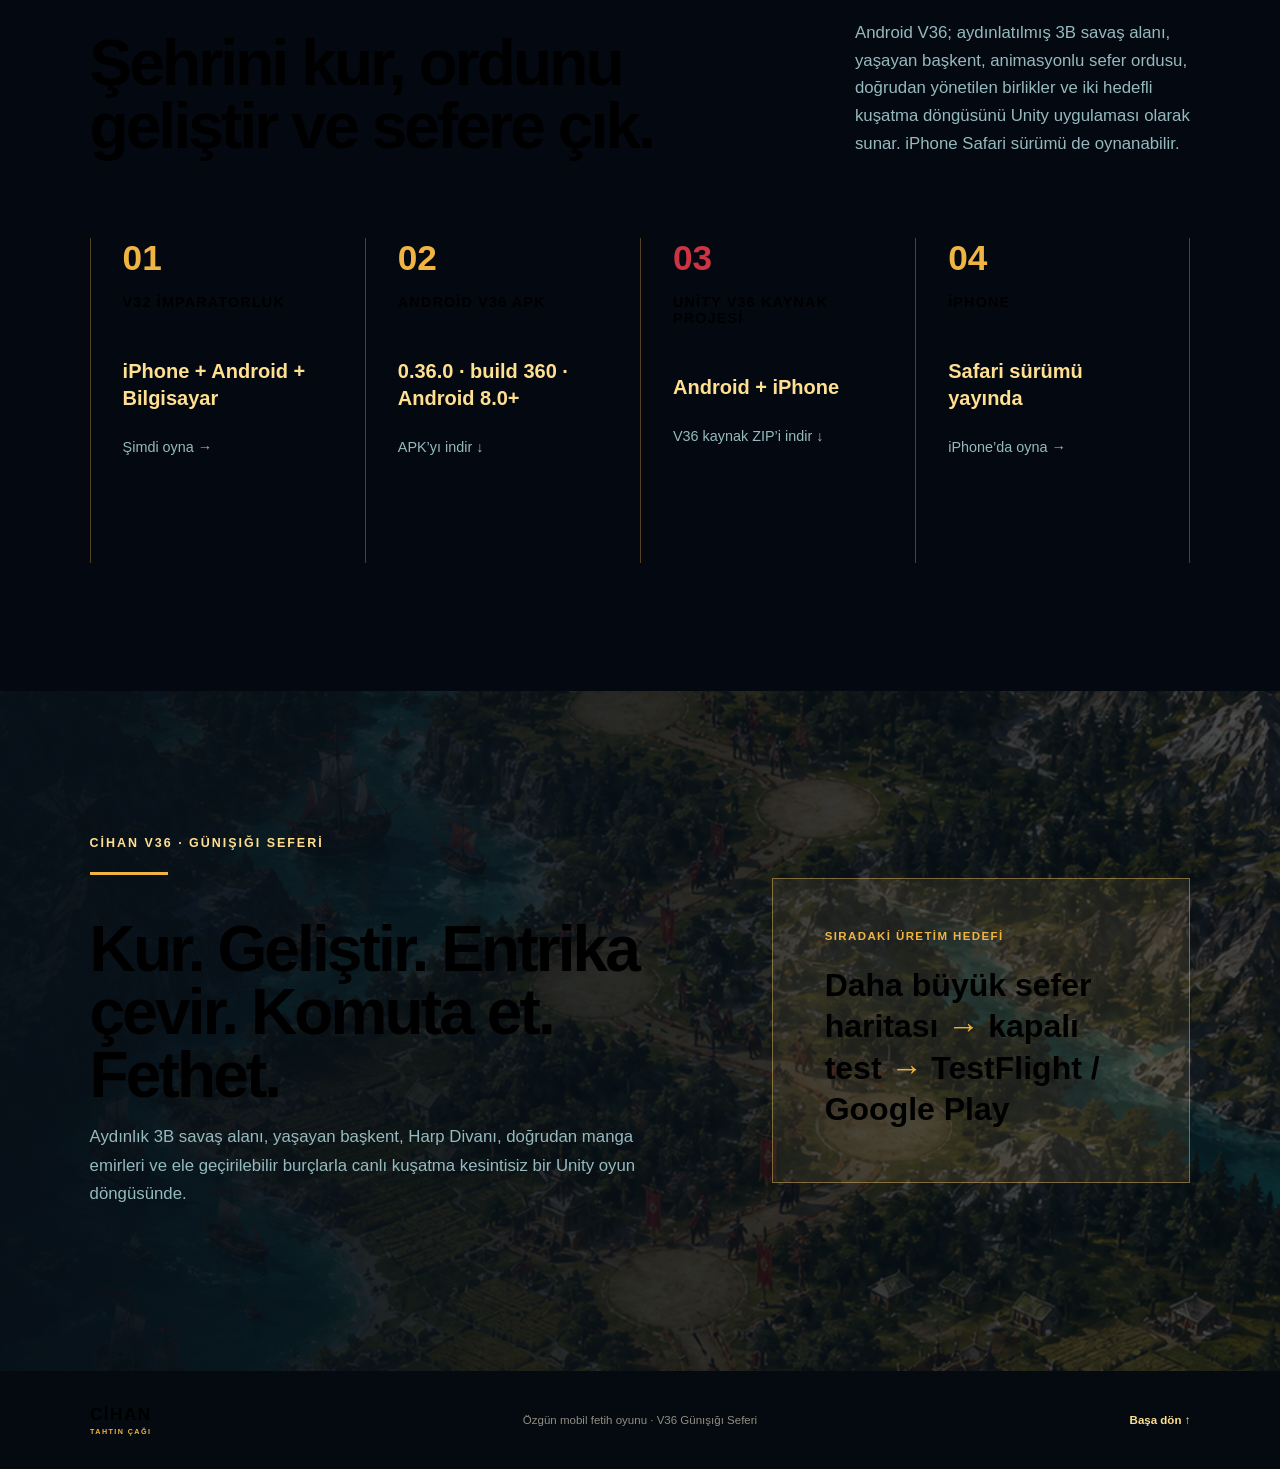
==== commit 03701dfc: "Update landing page for V36 sunlit siege" ====
--- a/index.html
+++ b/index.html
@@ -3,10 +3,10 @@
 <head>
   <meta charset="utf-8">
   <meta name="viewport" content="width=device-width,initial-scale=1">
-  <title>CİHAN: Tahtın Çağı — Komuta Edilebilir Kuşatma V34</title>
-  <meta name="description" content="Manga seçimi, savaş alanına dokunarak yürüyüş ve saldırı emri, kale kuşatması ve gerçek zamanlı çatışma içeren CİHAN V34.">
-  <meta property="og:title" content="CİHAN: Tahtın Çağı — Komuta Edilebilir Kuşatma V34">
-  <meta property="og:description" content="Manganı seç. Emrini ver. Düşmana saldır. Suru yar ve toprağı fethet.">
+  <title>CİHAN: Tahtın Çağı — Günışığı Seferi V36</title>
+  <meta name="description" content="Aydınlık savaş alanı, güçlendirilmiş asker görünümü, canlı çatışma ve ele geçirilebilir iki kuşatma burcuyla CİHAN V36.">
+  <meta property="og:title" content="CİHAN: Tahtın Çağı — Günışığı Seferi V36">
+  <meta property="og:description" content="Ordunu yönet. Kuşatma burçlarını ele geçir. Düşmana saldır, suru yar ve toprağı fethet.">
   <meta property="og:type" content="website">
   <meta property="og:image" content="https://selinturkmen1184-web.github.io/cihan-tahtin-cagi/cihan-battlefield-v28.png">
   <link rel="canonical" href="https://selinturkmen1184-web.github.io/cihan-tahtin-cagi/">
@@ -23,13 +23,13 @@
   <section class="hero" id="top" aria-labelledby="hero-title">
     <div class="hero-scrim"></div>
     <div class="hero-content">
-      <p class="eyebrow">V34 · DOĞRUDAN MANGA KOMUTASI · CANLI ÇATIŞMA · SUR HÜCUMU</p>
+      <p class="eyebrow">V36 · GÜNIŞIĞI SEFERİ · İKİ KUŞATMA BURCU · CANLI ÇATIŞMA</p>
       <div class="gold-line"></div>
       <h1 id="hero-title"><span>CİHAN</span><em>TAHTIN ÇAĞI</em></h1>
       <p class="hero-statement">Manganı seç. Emrini ver.<br>Düşmana saldır. Hisarı fethet.</p>
       <div class="hero-actions">
         <a class="primary-button" href="./play/?v=32">İmparatorluğu Yönet <span aria-hidden="true">→</span></a>
-        <a class="primary-button secondary-button" href="./downloads/Cihan-Tahtin-Cagi-v34.apk">Android V34’ü İndir <span aria-hidden="true">↓</span></a>
+        <a class="primary-button secondary-button" href="./downloads/Cihan-Tahtin-Cagi-v36.apk">Android V36’yı İndir <span aria-hidden="true">↓</span></a>
         <span>Android’de gerçek Unity oyunu; iPhone’da Safari sürümü oynanabilir</span>
       </div>
     </div>
@@ -40,7 +40,7 @@
 
   <section class="section playable-section" id="oynanis">
     <div class="section-kicker"><span>01</span><p>GERÇEK OYNANIŞ DÖNGÜSÜ</p></div>
-    <div class="section-heading-row"><h2>Yaşayan başkentten Harp Divanı’na, oradan oyuncunun yönettiği canlı kuşatmaya.</h2><p>V34’te piyade, okçu, süvari ve Şahi mangasını seçebilir; boş araziye dokunarak yürüyüş, düşmana dokunarak saldırı, kale kapısına dokunarak sur hücumu emri verebilirsin. Casusluk, sabotaj ve rüşvet kararları da savaş alanındaki dengeyi gerçekten değiştirir.</p></div>
+    <div class="section-heading-row"><h2>Yaşayan başkentten Harp Divanı’na, oradan oyuncunun yönettiği canlı kuşatmaya.</h2><p>V36’da savaş alanı gün ışığına taşındı: yeni taş ve kum zemini, daha açık kale malzemeleri, güçlendirilmiş çevre ışığı ve daha okunaklı savaş arayüzü eklendi. Piyade, okçu, süvari ve Şahi mangasını yönet; Sol ve Sağ Burçları ele geçir, kale direncini düşür ve top ateşini güçlendir.</p></div>
     <div class="playable-grid">
       <article class="playable-card">
         <img src="./cihan-battlefield-v28.png" alt="CİHAN V28 Altın Sefer kale kuşatması ve karşılıklı saldıran ayrıntılı ordular">
@@ -81,7 +81,7 @@
       <article class="system crimson"><div class="system-top"><span>02</span><h3>Komutanlar</h3></div><h4>Aybars, Nizam ve Leyla.</h4><p>Özgün portre, görev, seviye, tecrübe, yıldız, ekipman ve savaş sırasında kullanılan özel yetenekler.</p></article>
       <article class="system teal"><div class="system-top"><span>03</span><h3>Formasyon</h3></div><h4>Savaştan önce strateji.</h4><p>Üç komutan, üç birlik, karşıtlık önizlemesi ve üç ayrı savaş doktrini.</p></article>
       <article class="system teal"><div class="system-top"><span>04</span><h3>Dünya Seferi</h3></div><h4>Haritada gerçekten yürüyen ordu.</h4><p>Hedef seçimi, erzak maliyeti, animasyonlu yürüyüş, açılan kaleler ve kalıcı bölge kontrolü.</p></article>
-      <article class="system crimson"><div class="system-top"><span>05</span><h3>Canlı Kuşatma</h3></div><h4>Mangaları sen seçer ve yönetirsin.</h4><p>Araziye dokunarak ilerleme, düşmana hedef kilidi, kale kapısına sur hücumu, Şahi ateşi, ok yağmuru ve gerçek kayıplar.</p></article>
+      <article class="system crimson"><div class="system-top"><span>05</span><h3>Canlı Kuşatma</h3></div><h4>Mangaları sen seçer ve yönetirsin.</h4><p>Araziye dokunarak ilerleme, düşmana hedef kilidi, ele geçirilebilir iki burç, kale kapısına sur hücumu, Şahi ateşi, ok yağmuru ve gerçek kayıplar.</p></article>
       <article class="system gold"><div class="system-top"><span>06</span><h3>Harp Divanı</h3></div><h4>Entrika artık gerçek bir sistem.</h4><p>Dört ayrı plan, kademeli maliyet, güvenli kaynak harcaması ve canlı savaşa taşınan moral, güç ve asker sayısı etkileri.</p></article>
     </div>
   </section>
@@ -111,21 +111,21 @@
 
   <section class="section roadmap-section" id="indir">
     <div class="section-kicker"><span>06</span><p>OYNA &amp; İNDİR</p></div>
-    <div class="section-heading-row"><h2>Şehrini kur, ordunu geliştir ve sefere çık.</h2><p>Android V34; yaşayan 3B başkent, animasyonlu sefer ordusu ve doğrudan yönetilen canlı kuşatma döngüsünü Unity uygulaması olarak sunar. iPhone Safari sürümü de oynanabilir.</p></div>
+    <div class="section-heading-row"><h2>Şehrini kur, ordunu geliştir ve sefere çık.</h2><p>Android V36; aydınlatılmış 3B savaş alanı, yaşayan başkent, animasyonlu sefer ordusu, doğrudan yönetilen birlikler ve iki hedefli kuşatma döngüsünü Unity uygulaması olarak sunar. iPhone Safari sürümü de oynanabilir.</p></div>
     <div class="phase-grid">
       <article><span>01</span><h3>V32 İmparatorluk</h3><h4>iPhone + Android + Bilgisayar</h4><p><a href="./play/?v=32">Şimdi oyna →</a></p></article>
-      <article><span>02</span><h3>Android V34 APK</h3><h4>0.34.0 · build 340 · ARMv7 + ARM64</h4><p><a href="./downloads/Cihan-Tahtin-Cagi-v34.apk">APK’yı indir ↓</a></p></article>
-      <article><span>03</span><h3>Unity V34 Kaynak Projesi</h3><h4>Android + iPhone</h4><p><a href="./Cihan-Tahtin-Cagi-Unity-V34-Kaynak.zip">V34 kaynak ZIP’i indir ↓</a></p></article>
+      <article><span>02</span><h3>Android V36 APK</h3><h4>0.36.0 · build 360 · Android 8.0+</h4><p><a href="./downloads/Cihan-Tahtin-Cagi-v36.apk">APK’yı indir ↓</a></p></article>
+      <article><span>03</span><h3>Unity V36 Kaynak Projesi</h3><h4>Android + iPhone</h4><p><a href="./Cihan-Tahtin-Cagi-Unity-V36-Kaynak.zip">V36 kaynak ZIP’i indir ↓</a></p></article>
       <article><span>04</span><h3>iPhone</h3><h4>Safari sürümü yayında</h4><p><a href="./play/?v=32">iPhone’da oyna →</a></p></article>
     </div>
   </section>
 
   <section class="decision-section">
-    <div><p class="eyebrow">CİHAN V34 · KOMUTA EDİLEBİLİR FETİH</p><div class="gold-line"></div><h2>Kur. Geliştir. Entrika çevir. Komuta et. Fethet.</h2><p>3B başkent, animasyonlu sefer ordusu, Harp Divanı ve doğrudan manga emirleriyle canlı kuşatma artık kesintisiz bir Unity oyun döngüsünde.</p></div>
+    <div><p class="eyebrow">CİHAN V36 · GÜNIŞIĞI SEFERİ</p><div class="gold-line"></div><h2>Kur. Geliştir. Entrika çevir. Komuta et. Fethet.</h2><p>Aydınlık 3B savaş alanı, yaşayan başkent, Harp Divanı, doğrudan manga emirleri ve ele geçirilebilir burçlarla canlı kuşatma kesintisiz bir Unity oyun döngüsünde.</p></div>
     <aside><p>Sıradaki üretim hedefi</p><h3>Daha büyük sefer haritası <span>→</span> kapalı test <span>→</span> TestFlight / Google Play</h3></aside>
   </section>
 
-  <footer><div class="wordmark footer-mark"><span>CİHAN</span><small>TAHTIN ÇAĞI</small></div><p>Özgün mobil fetih oyunu · V34 Komuta Edilebilir Kuşatma</p><a href="#top">Başa dön ↑</a></footer>
+  <footer><div class="wordmark footer-mark"><span>CİHAN</span><small>TAHTIN ÇAĞI</small></div><p>Özgün mobil fetih oyunu · V36 Günışığı Seferi</p><a href="#top">Başa dön ↑</a></footer>
 </main>
 </body>
 </html>
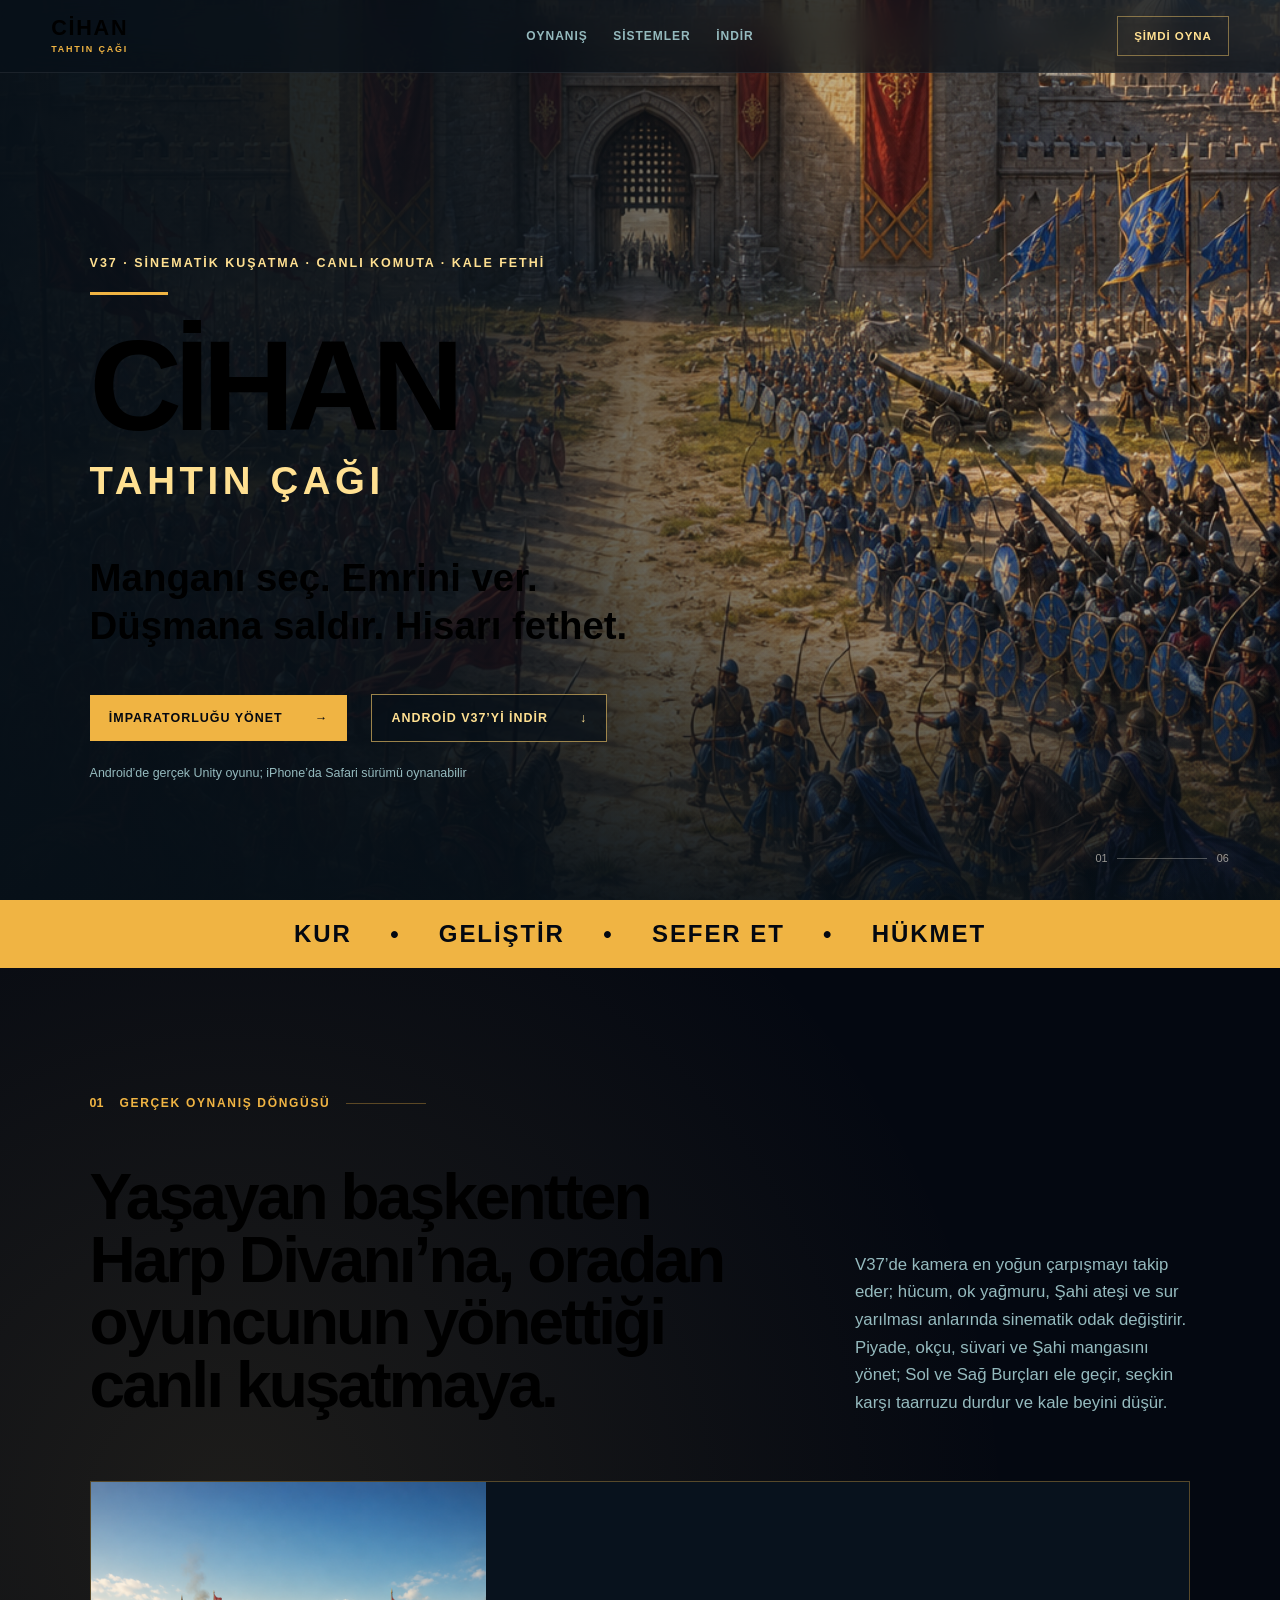
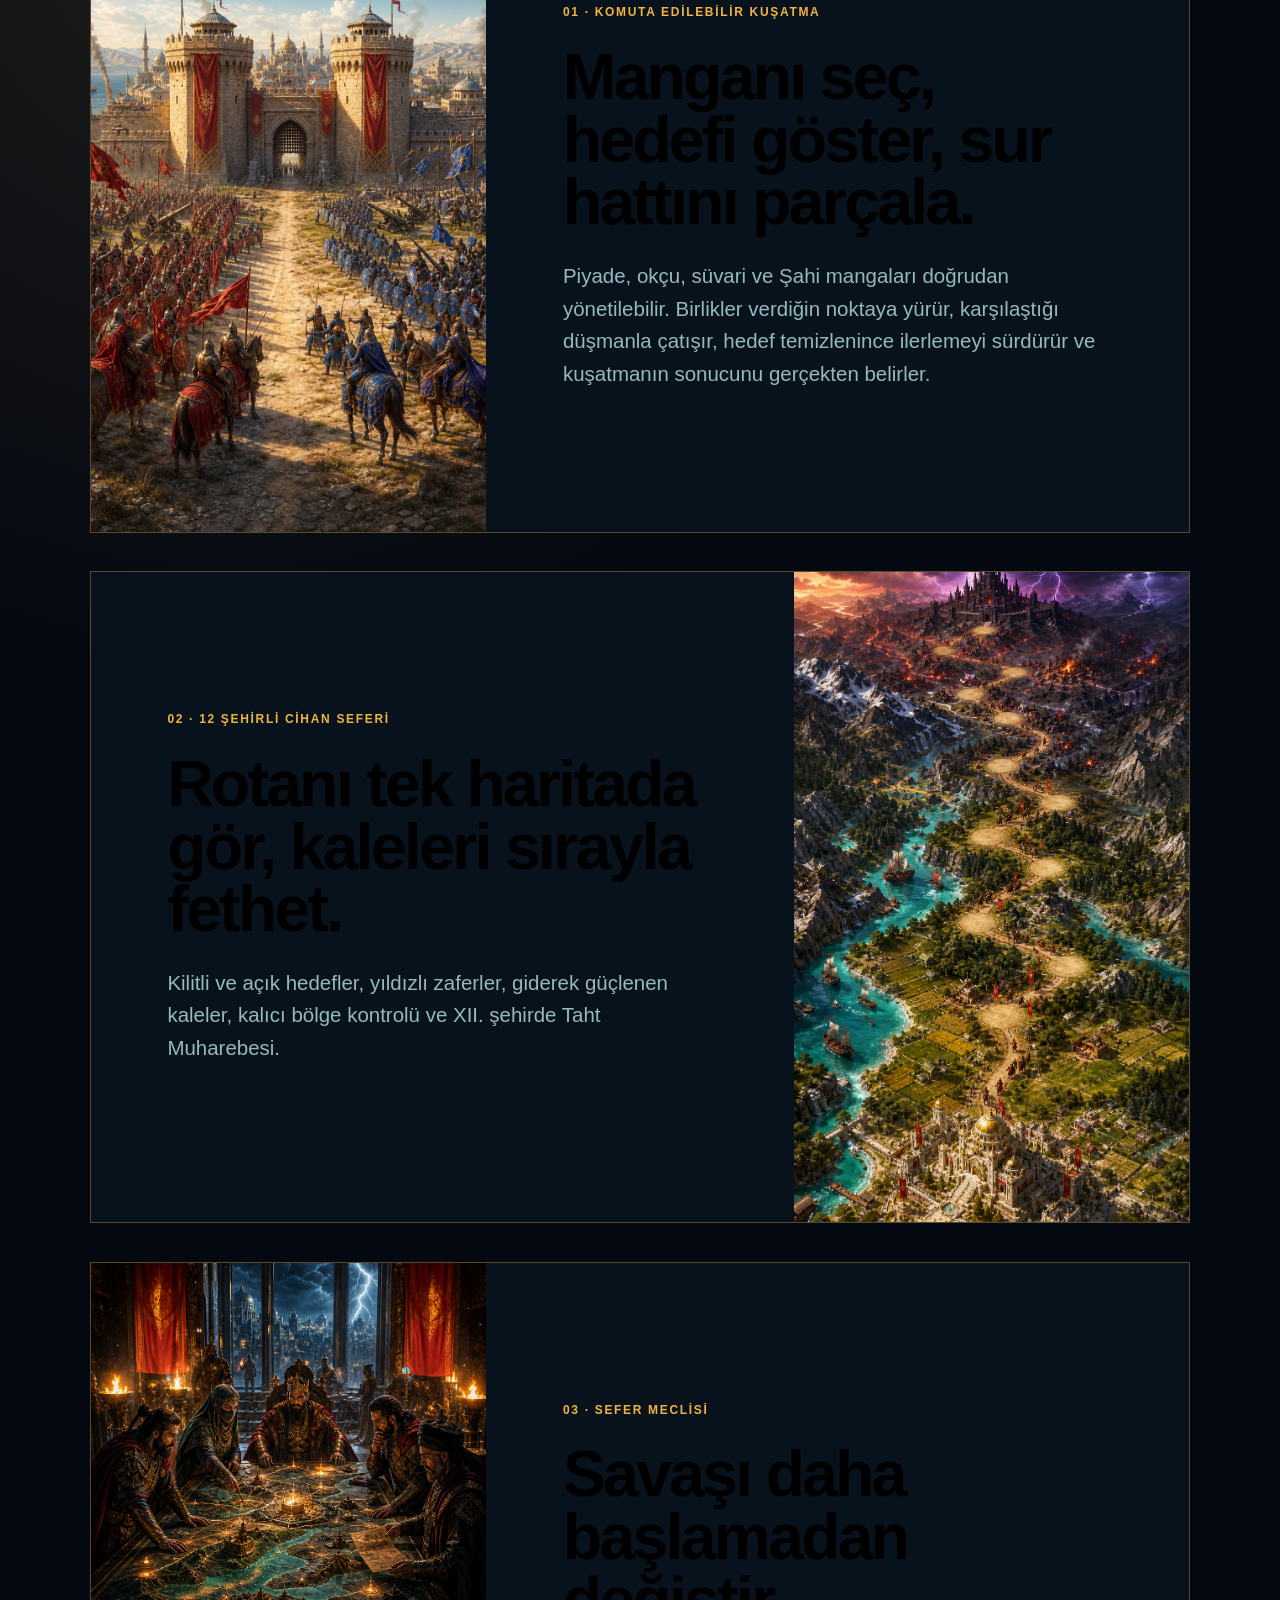
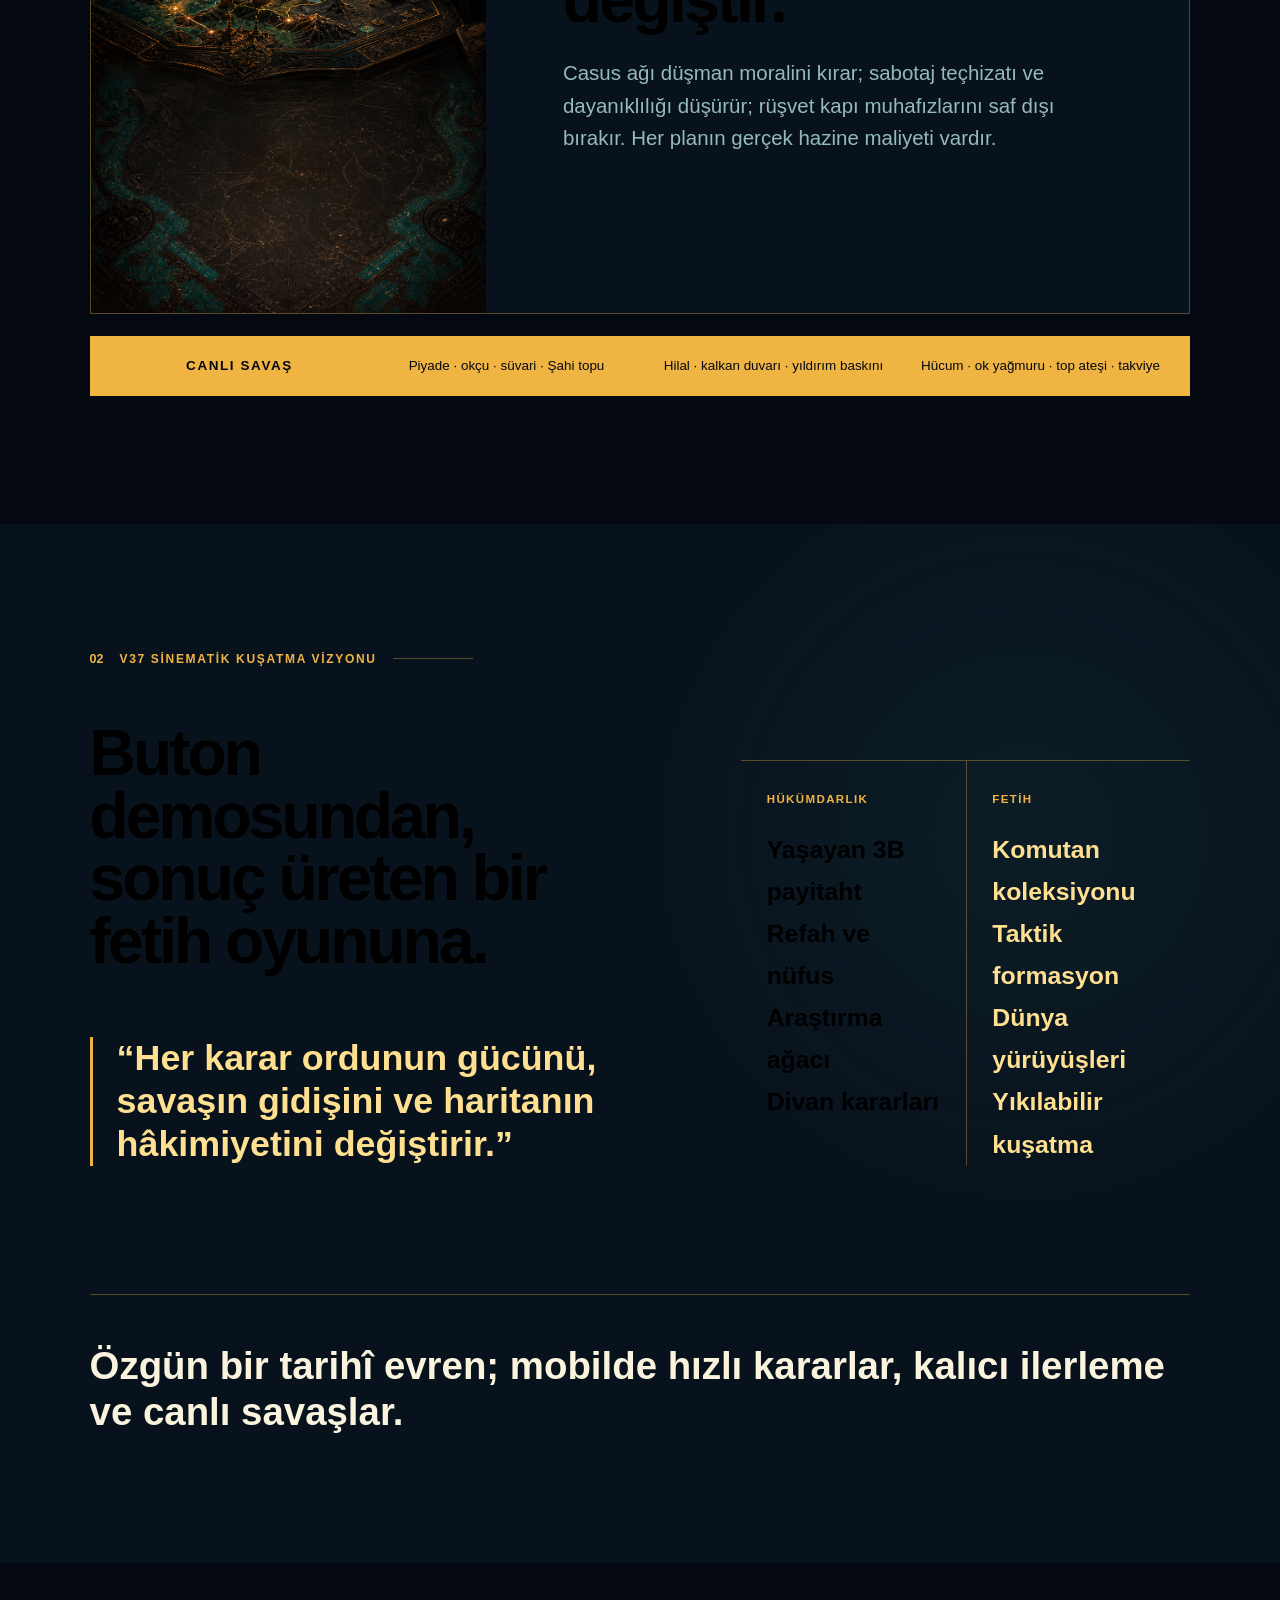
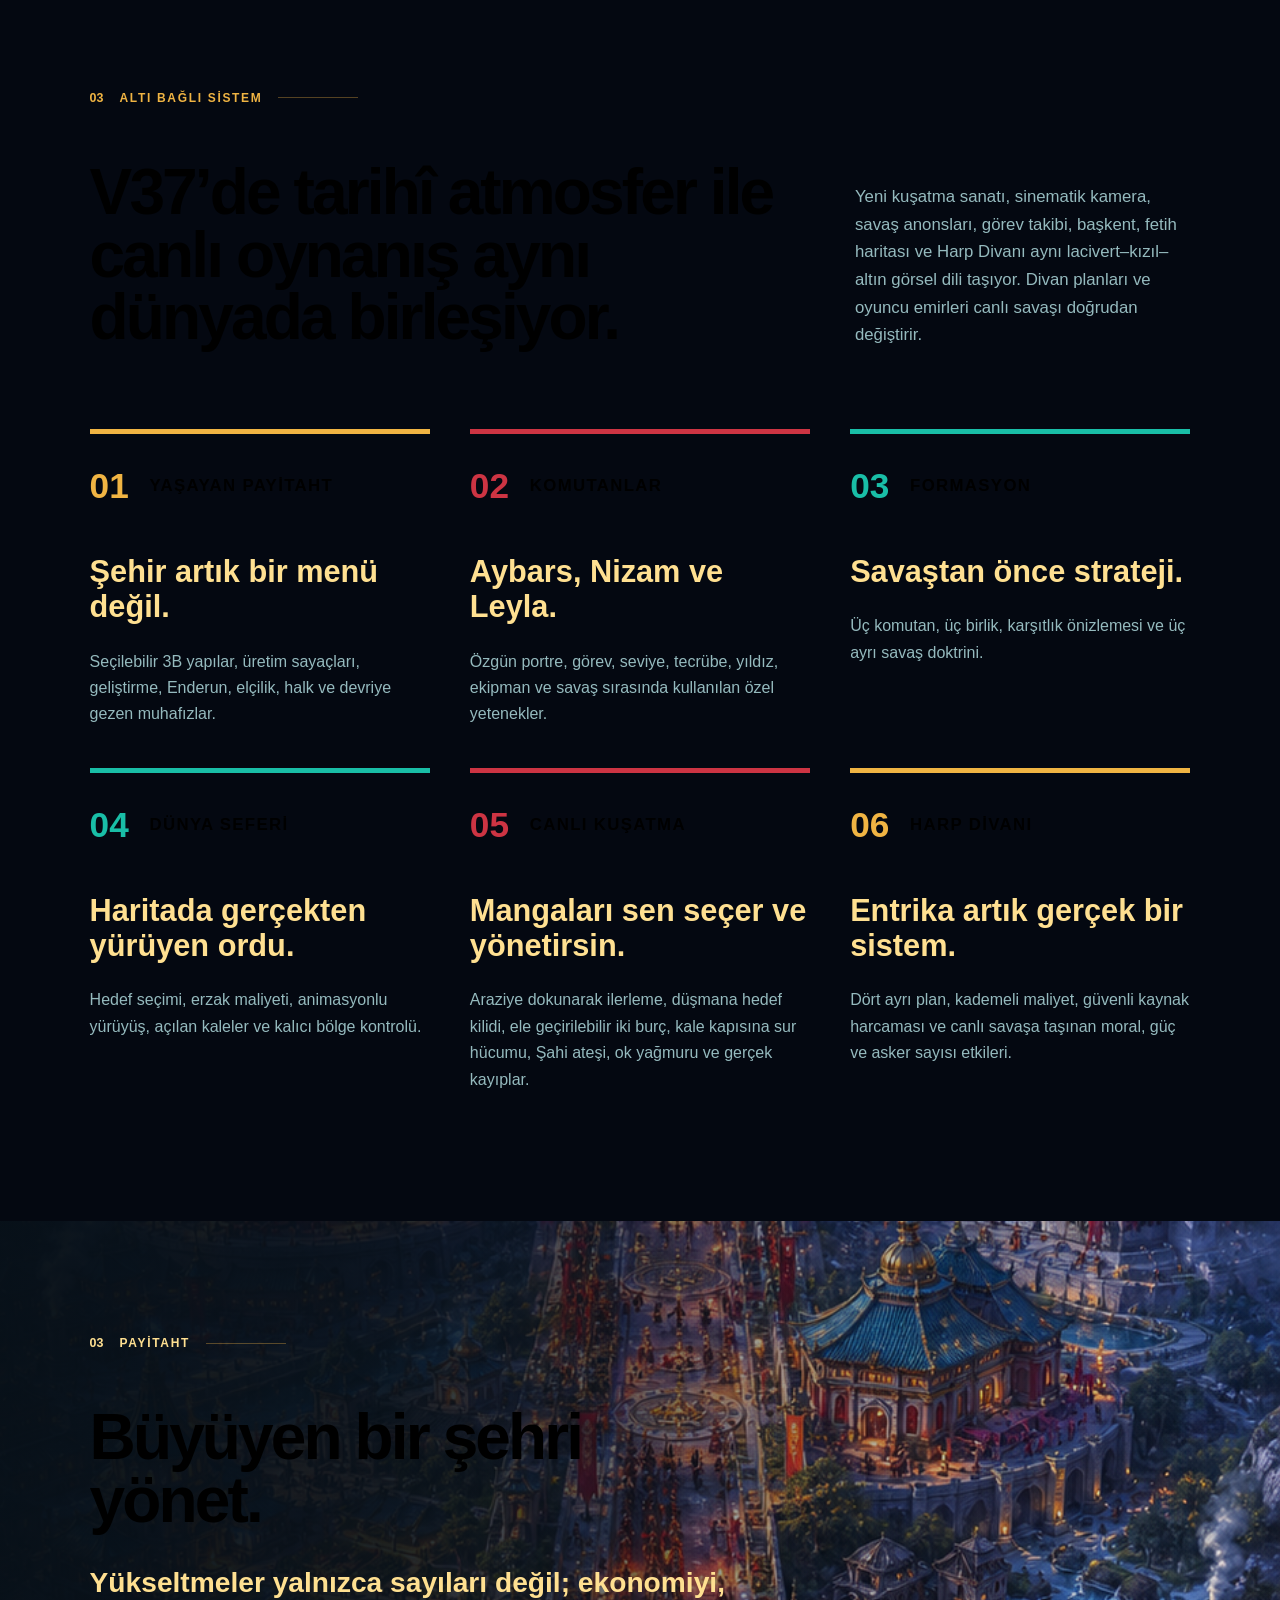
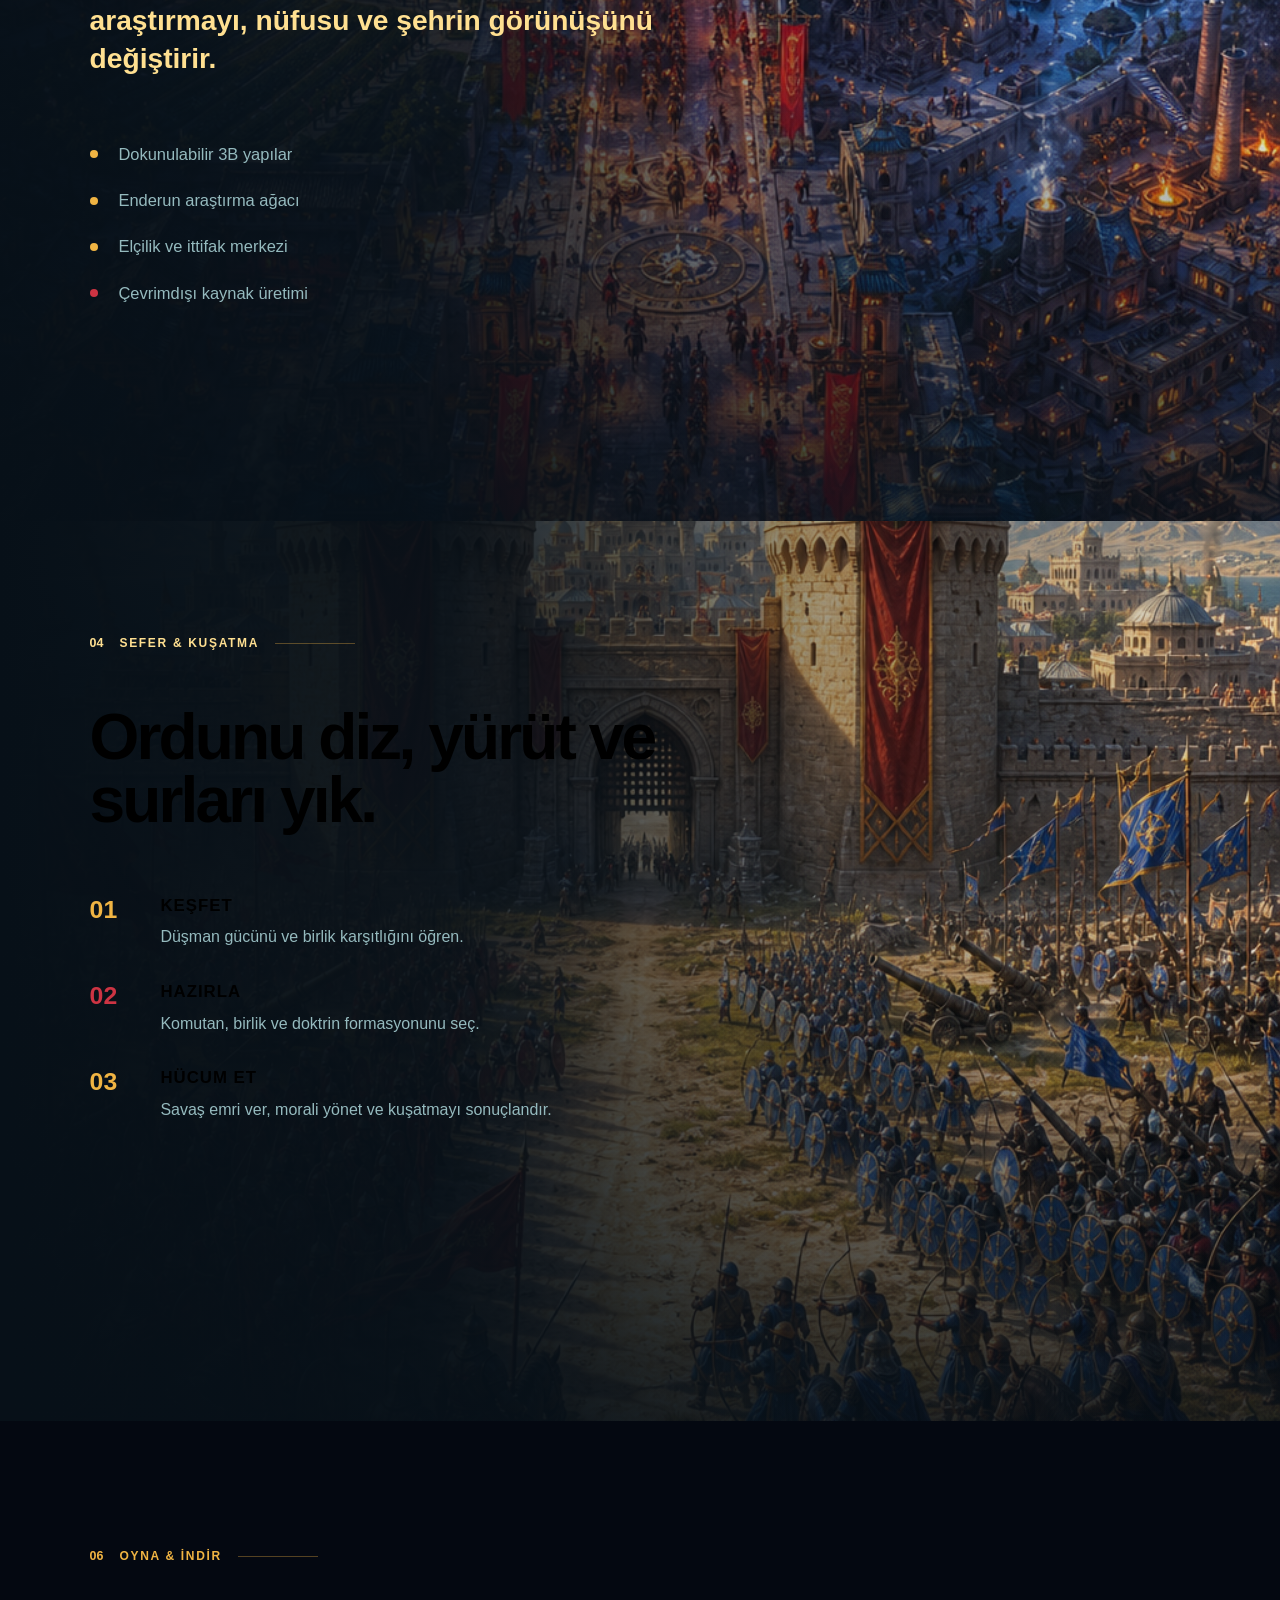
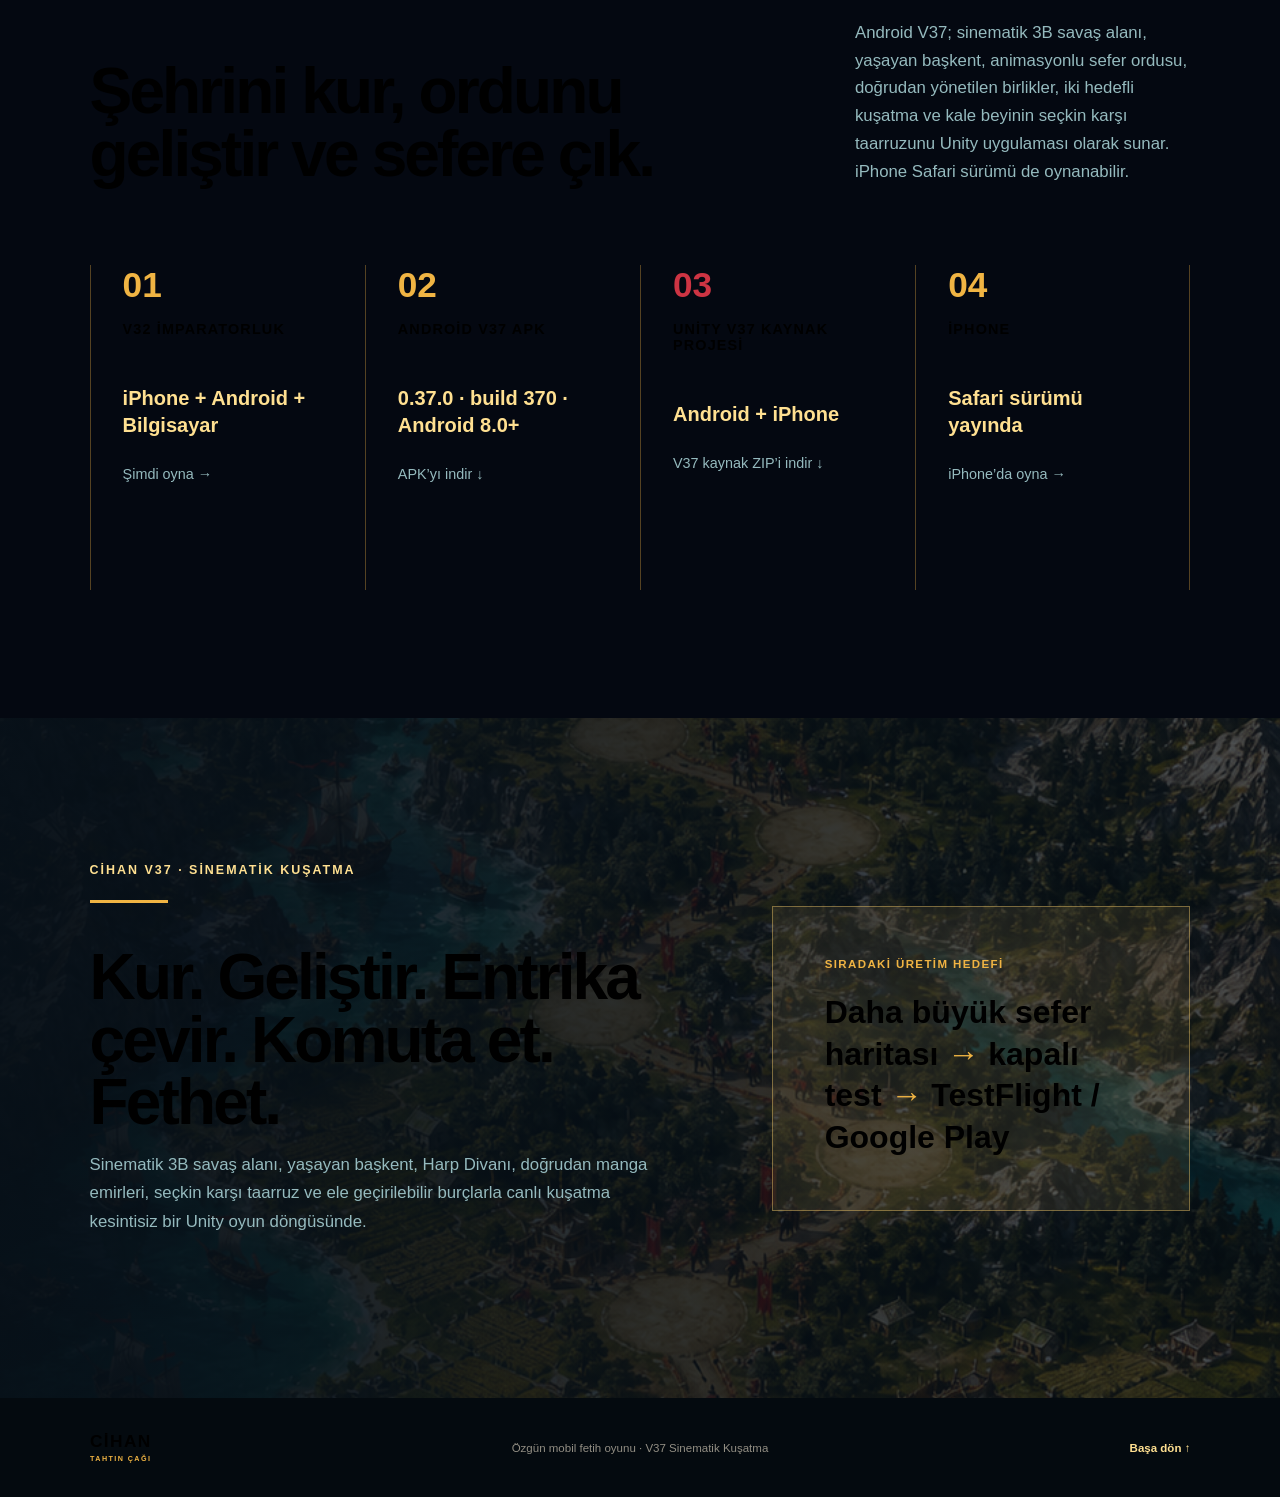
==== commit f40a459c: "Yayin sayfasini V37 sinematik kusatmaya guncelle" ====
--- a/index.html
+++ b/index.html
@@ -3,12 +3,12 @@
 <head>
   <meta charset="utf-8">
   <meta name="viewport" content="width=device-width,initial-scale=1">
-  <title>CİHAN: Tahtın Çağı — Günışığı Seferi V36</title>
-  <meta name="description" content="Aydınlık savaş alanı, güçlendirilmiş asker görünümü, canlı çatışma ve ele geçirilebilir iki kuşatma burcuyla CİHAN V36.">
-  <meta property="og:title" content="CİHAN: Tahtın Çağı — Günışığı Seferi V36">
-  <meta property="og:description" content="Ordunu yönet. Kuşatma burçlarını ele geçir. Düşmana saldır, suru yar ve toprağı fethet.">
+  <title>CİHAN: Tahtın Çağı — Sinematik Kuşatma V37</title>
+  <meta name="description" content="Sinematik savaş kamerası, canlı birlik çatışmaları, komutan emirleri, seçkin karşı taarruz ve ele geçirilebilir kuşatma burçlarıyla CİHAN V37.">
+  <meta property="og:title" content="CİHAN: Tahtın Çağı — Sinematik Kuşatma V37">
+  <meta property="og:description" content="Manganı yönet. Burçları ele geçir. Şahi ateşiyle suru yar ve kale beyini düşür.">
   <meta property="og:type" content="website">
-  <meta property="og:image" content="https://selinturkmen1184-web.github.io/cihan-tahtin-cagi/cihan-battlefield-v28.png">
+  <meta property="og:image" content="https://selinturkmen1184-web.github.io/cihan-tahtin-cagi/cihan-battle-briefing-v37.png">
   <link rel="canonical" href="https://selinturkmen1184-web.github.io/cihan-tahtin-cagi/">
   <link rel="stylesheet" href="./styles.css">
 </head>
@@ -23,13 +23,13 @@
   <section class="hero" id="top" aria-labelledby="hero-title">
     <div class="hero-scrim"></div>
     <div class="hero-content">
-      <p class="eyebrow">V36 · GÜNIŞIĞI SEFERİ · İKİ KUŞATMA BURCU · CANLI ÇATIŞMA</p>
+      <p class="eyebrow">V37 · SİNEMATİK KUŞATMA · CANLI KOMUTA · KALE FETHİ</p>
       <div class="gold-line"></div>
       <h1 id="hero-title"><span>CİHAN</span><em>TAHTIN ÇAĞI</em></h1>
       <p class="hero-statement">Manganı seç. Emrini ver.<br>Düşmana saldır. Hisarı fethet.</p>
       <div class="hero-actions">
         <a class="primary-button" href="./play/?v=32">İmparatorluğu Yönet <span aria-hidden="true">→</span></a>
-        <a class="primary-button secondary-button" href="./downloads/Cihan-Tahtin-Cagi-v36.apk">Android V36’yı İndir <span aria-hidden="true">↓</span></a>
+        <a class="primary-button secondary-button" href="./downloads/Cihan-Tahtin-Cagi-v37.apk">Android V37’yi İndir <span aria-hidden="true">↓</span></a>
         <span>Android’de gerçek Unity oyunu; iPhone’da Safari sürümü oynanabilir</span>
       </div>
     </div>
@@ -40,10 +40,10 @@
 
   <section class="section playable-section" id="oynanis">
     <div class="section-kicker"><span>01</span><p>GERÇEK OYNANIŞ DÖNGÜSÜ</p></div>
-    <div class="section-heading-row"><h2>Yaşayan başkentten Harp Divanı’na, oradan oyuncunun yönettiği canlı kuşatmaya.</h2><p>V36’da savaş alanı gün ışığına taşındı: yeni taş ve kum zemini, daha açık kale malzemeleri, güçlendirilmiş çevre ışığı ve daha okunaklı savaş arayüzü eklendi. Piyade, okçu, süvari ve Şahi mangasını yönet; Sol ve Sağ Burçları ele geçir, kale direncini düşür ve top ateşini güçlendir.</p></div>
+    <div class="section-heading-row"><h2>Yaşayan başkentten Harp Divanı’na, oradan oyuncunun yönettiği canlı kuşatmaya.</h2><p>V37’de kamera en yoğun çarpışmayı takip eder; hücum, ok yağmuru, Şahi ateşi ve sur yarılması anlarında sinematik odak değiştirir. Piyade, okçu, süvari ve Şahi mangasını yönet; Sol ve Sağ Burçları ele geçir, seçkin karşı taarruzu durdur ve kale beyini düşür.</p></div>
     <div class="playable-grid">
       <article class="playable-card">
-        <img src="./cihan-battlefield-v28.png" alt="CİHAN V28 Altın Sefer kale kuşatması ve karşılıklı saldıran ayrıntılı ordular">
+        <img src="./cihan-battle-briefing-v37.png" alt="CİHAN V37 aydınlık kale kuşatması, karşılıklı ordular, süvari ve Şahi topları">
         <div><span>01 · KOMUTA EDİLEBİLİR KUŞATMA</span><h3>Manganı seç, hedefi göster, sur hattını parçala.</h3><p>Piyade, okçu, süvari ve Şahi mangaları doğrudan yönetilebilir. Birlikler verdiğin noktaya yürür, karşılaştığı düşmanla çatışır, hedef temizlenince ilerlemeyi sürdürür ve kuşatmanın sonucunu gerçekten belirler.</p></div>
       </article>
       <article class="playable-card reverse">
@@ -59,7 +59,7 @@
   </section>
 
   <section class="section vision-section" id="vizyon">
-    <div class="section-kicker"><span>02</span><p>V28 ALTIN SEFER VİZYONU</p></div>
+    <div class="section-kicker"><span>02</span><p>V37 SİNEMATİK KUŞATMA VİZYONU</p></div>
     <div class="vision-grid">
       <div>
         <h2>Buton demosundan, sonuç üreten bir fetih oyununa.</h2>
@@ -75,7 +75,7 @@
 
   <section class="section systems-section" id="sistemler">
     <div class="section-kicker"><span>03</span><p>ALTI BAĞLI SİSTEM</p></div>
-    <div class="section-heading-row"><h2>V28’de tarihî atmosfer ile oynanış aynı dünyada birleşiyor.</h2><p>Yeni asker sanatı, başkent, fetih haritası, Harp Divanı ve kuşatma sahnesi lacivert–kızıl–altın bir görsel dil taşıyor. Kaynak yapıları üretim verir; saray, kışla ve akademi ordunu güçlendirir. Divan planları canlı savaşı doğrudan değiştirir.</p></div>
+    <div class="section-heading-row"><h2>V37’de tarihî atmosfer ile canlı oynanış aynı dünyada birleşiyor.</h2><p>Yeni kuşatma sanatı, sinematik kamera, savaş anonsları, görev takibi, başkent, fetih haritası ve Harp Divanı aynı lacivert–kızıl–altın görsel dili taşıyor. Divan planları ve oyuncu emirleri canlı savaşı doğrudan değiştirir.</p></div>
     <div class="system-grid">
       <article class="system gold"><div class="system-top"><span>01</span><h3>Yaşayan Payitaht</h3></div><h4>Şehir artık bir menü değil.</h4><p>Seçilebilir 3B yapılar, üretim sayaçları, geliştirme, Enderun, elçilik, halk ve devriye gezen muhafızlar.</p></article>
       <article class="system crimson"><div class="system-top"><span>02</span><h3>Komutanlar</h3></div><h4>Aybars, Nizam ve Leyla.</h4><p>Özgün portre, görev, seviye, tecrübe, yıldız, ekipman ve savaş sırasında kullanılan özel yetenekler.</p></article>
@@ -111,21 +111,21 @@
 
   <section class="section roadmap-section" id="indir">
     <div class="section-kicker"><span>06</span><p>OYNA &amp; İNDİR</p></div>
-    <div class="section-heading-row"><h2>Şehrini kur, ordunu geliştir ve sefere çık.</h2><p>Android V36; aydınlatılmış 3B savaş alanı, yaşayan başkent, animasyonlu sefer ordusu, doğrudan yönetilen birlikler ve iki hedefli kuşatma döngüsünü Unity uygulaması olarak sunar. iPhone Safari sürümü de oynanabilir.</p></div>
+    <div class="section-heading-row"><h2>Şehrini kur, ordunu geliştir ve sefere çık.</h2><p>Android V37; sinematik 3B savaş alanı, yaşayan başkent, animasyonlu sefer ordusu, doğrudan yönetilen birlikler, iki hedefli kuşatma ve kale beyinin seçkin karşı taarruzunu Unity uygulaması olarak sunar. iPhone Safari sürümü de oynanabilir.</p></div>
     <div class="phase-grid">
       <article><span>01</span><h3>V32 İmparatorluk</h3><h4>iPhone + Android + Bilgisayar</h4><p><a href="./play/?v=32">Şimdi oyna →</a></p></article>
-      <article><span>02</span><h3>Android V36 APK</h3><h4>0.36.0 · build 360 · Android 8.0+</h4><p><a href="./downloads/Cihan-Tahtin-Cagi-v36.apk">APK’yı indir ↓</a></p></article>
-      <article><span>03</span><h3>Unity V36 Kaynak Projesi</h3><h4>Android + iPhone</h4><p><a href="./Cihan-Tahtin-Cagi-Unity-V36-Kaynak.zip">V36 kaynak ZIP’i indir ↓</a></p></article>
+      <article><span>02</span><h3>Android V37 APK</h3><h4>0.37.0 · build 370 · Android 8.0+</h4><p><a href="./downloads/Cihan-Tahtin-Cagi-v37.apk">APK’yı indir ↓</a></p></article>
+      <article><span>03</span><h3>Unity V37 Kaynak Projesi</h3><h4>Android + iPhone</h4><p><a href="./Cihan-Tahtin-Cagi-Unity-V37-Kaynak.zip">V37 kaynak ZIP’i indir ↓</a></p></article>
       <article><span>04</span><h3>iPhone</h3><h4>Safari sürümü yayında</h4><p><a href="./play/?v=32">iPhone’da oyna →</a></p></article>
     </div>
   </section>
 
   <section class="decision-section">
-    <div><p class="eyebrow">CİHAN V36 · GÜNIŞIĞI SEFERİ</p><div class="gold-line"></div><h2>Kur. Geliştir. Entrika çevir. Komuta et. Fethet.</h2><p>Aydınlık 3B savaş alanı, yaşayan başkent, Harp Divanı, doğrudan manga emirleri ve ele geçirilebilir burçlarla canlı kuşatma kesintisiz bir Unity oyun döngüsünde.</p></div>
+    <div><p class="eyebrow">CİHAN V37 · SİNEMATİK KUŞATMA</p><div class="gold-line"></div><h2>Kur. Geliştir. Entrika çevir. Komuta et. Fethet.</h2><p>Sinematik 3B savaş alanı, yaşayan başkent, Harp Divanı, doğrudan manga emirleri, seçkin karşı taarruz ve ele geçirilebilir burçlarla canlı kuşatma kesintisiz bir Unity oyun döngüsünde.</p></div>
     <aside><p>Sıradaki üretim hedefi</p><h3>Daha büyük sefer haritası <span>→</span> kapalı test <span>→</span> TestFlight / Google Play</h3></aside>
   </section>
 
-  <footer><div class="wordmark footer-mark"><span>CİHAN</span><small>TAHTIN ÇAĞI</small></div><p>Özgün mobil fetih oyunu · V36 Günışığı Seferi</p><a href="#top">Başa dön ↑</a></footer>
+  <footer><div class="wordmark footer-mark"><span>CİHAN</span><small>TAHTIN ÇAĞI</small></div><p>Özgün mobil fetih oyunu · V37 Sinematik Kuşatma</p><a href="#top">Başa dön ↑</a></footer>
 </main>
 </body>
 </html>
--- a/styles.css
+++ b/styles.css
@@ -133,7 +133,7 @@
       rgba(7, 16, 24, 0.08) 100%
     ),
     linear-gradient(0deg, rgba(7, 16, 24, 0.9) 0%, rgba(7, 16, 24, 0) 45%),
-    url("./cihan-battlefield-v28.png") center 58% / cover no-repeat;
+    url("./cihan-battle-briefing-v37.png") center 58% / cover no-repeat;
   display: grid;
   min-height: 100svh;
   overflow: hidden;
@@ -721,7 +721,7 @@
 }
 
 .war-section {
-  background-image: url("./cihan-battlefield-v28.png");
+  background-image: url("./cihan-battle-briefing-v37.png");
   display: flex;
   min-height: 900px;
 }
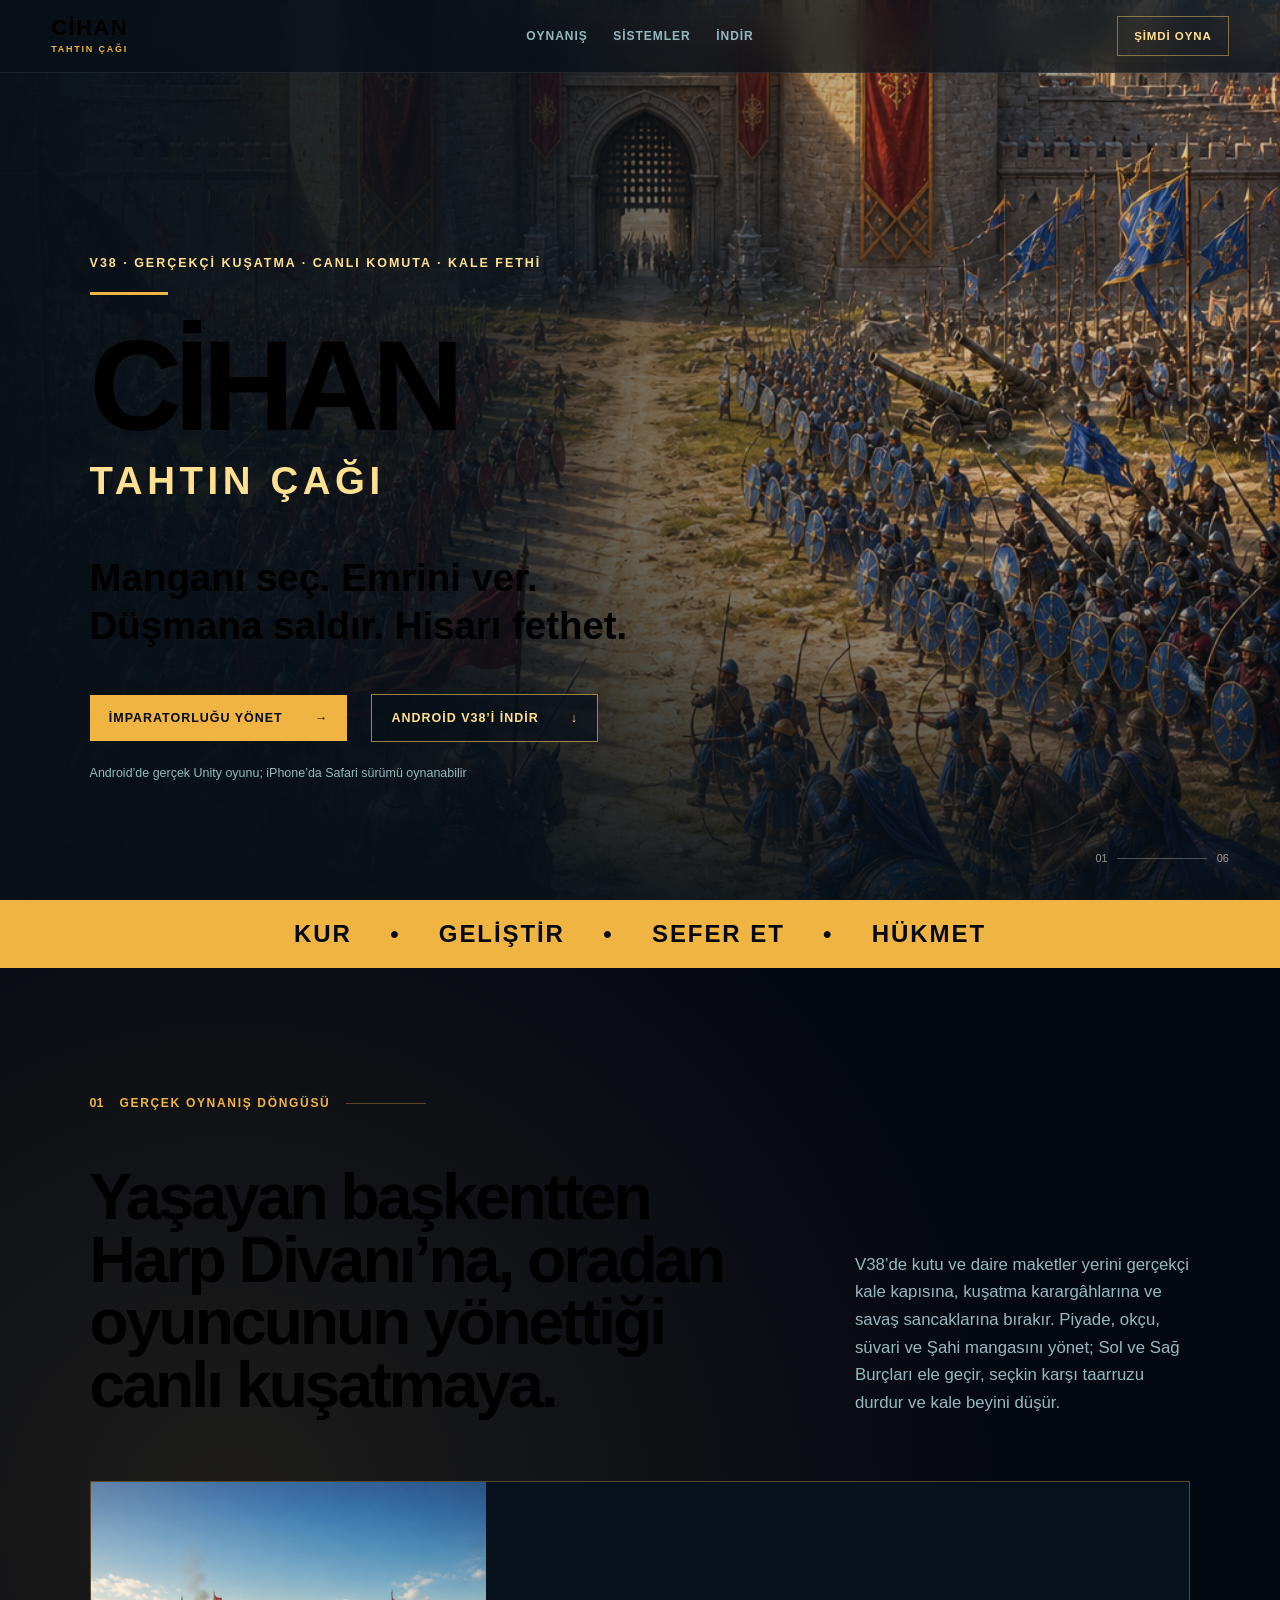
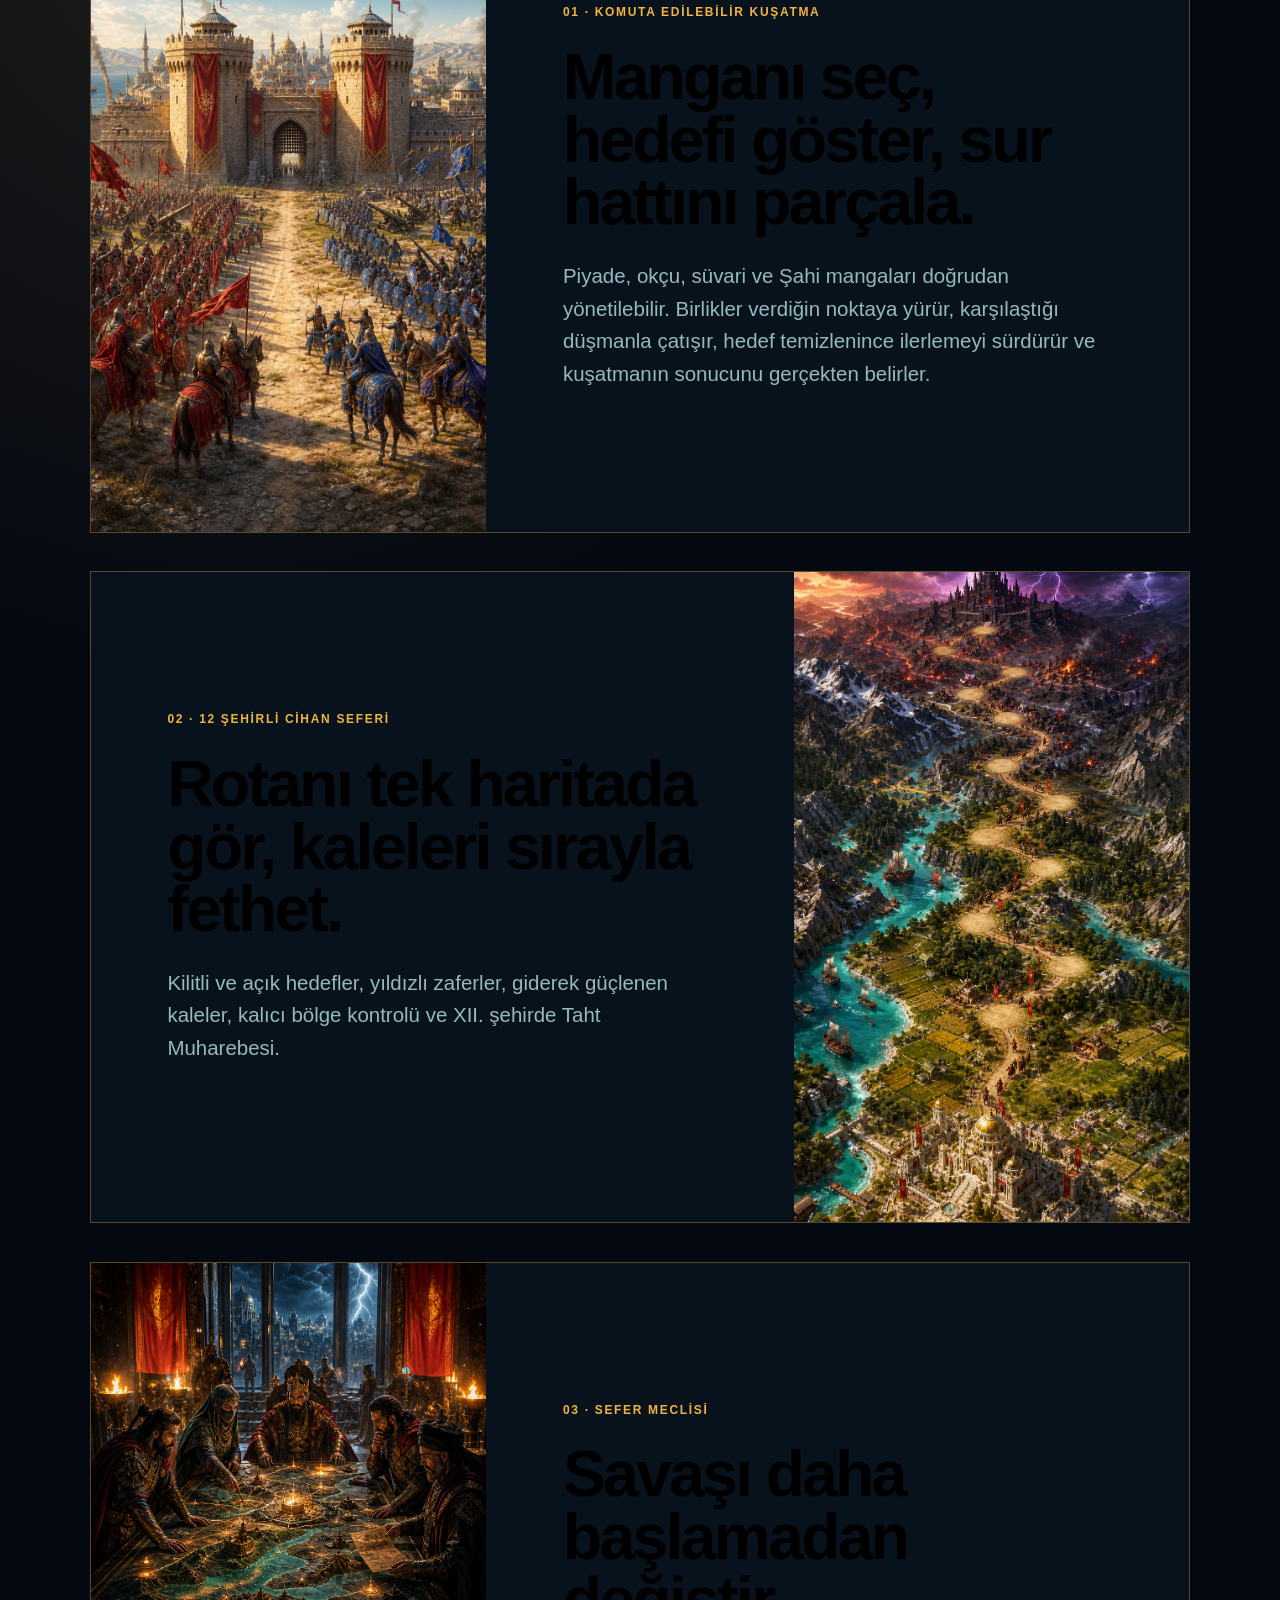
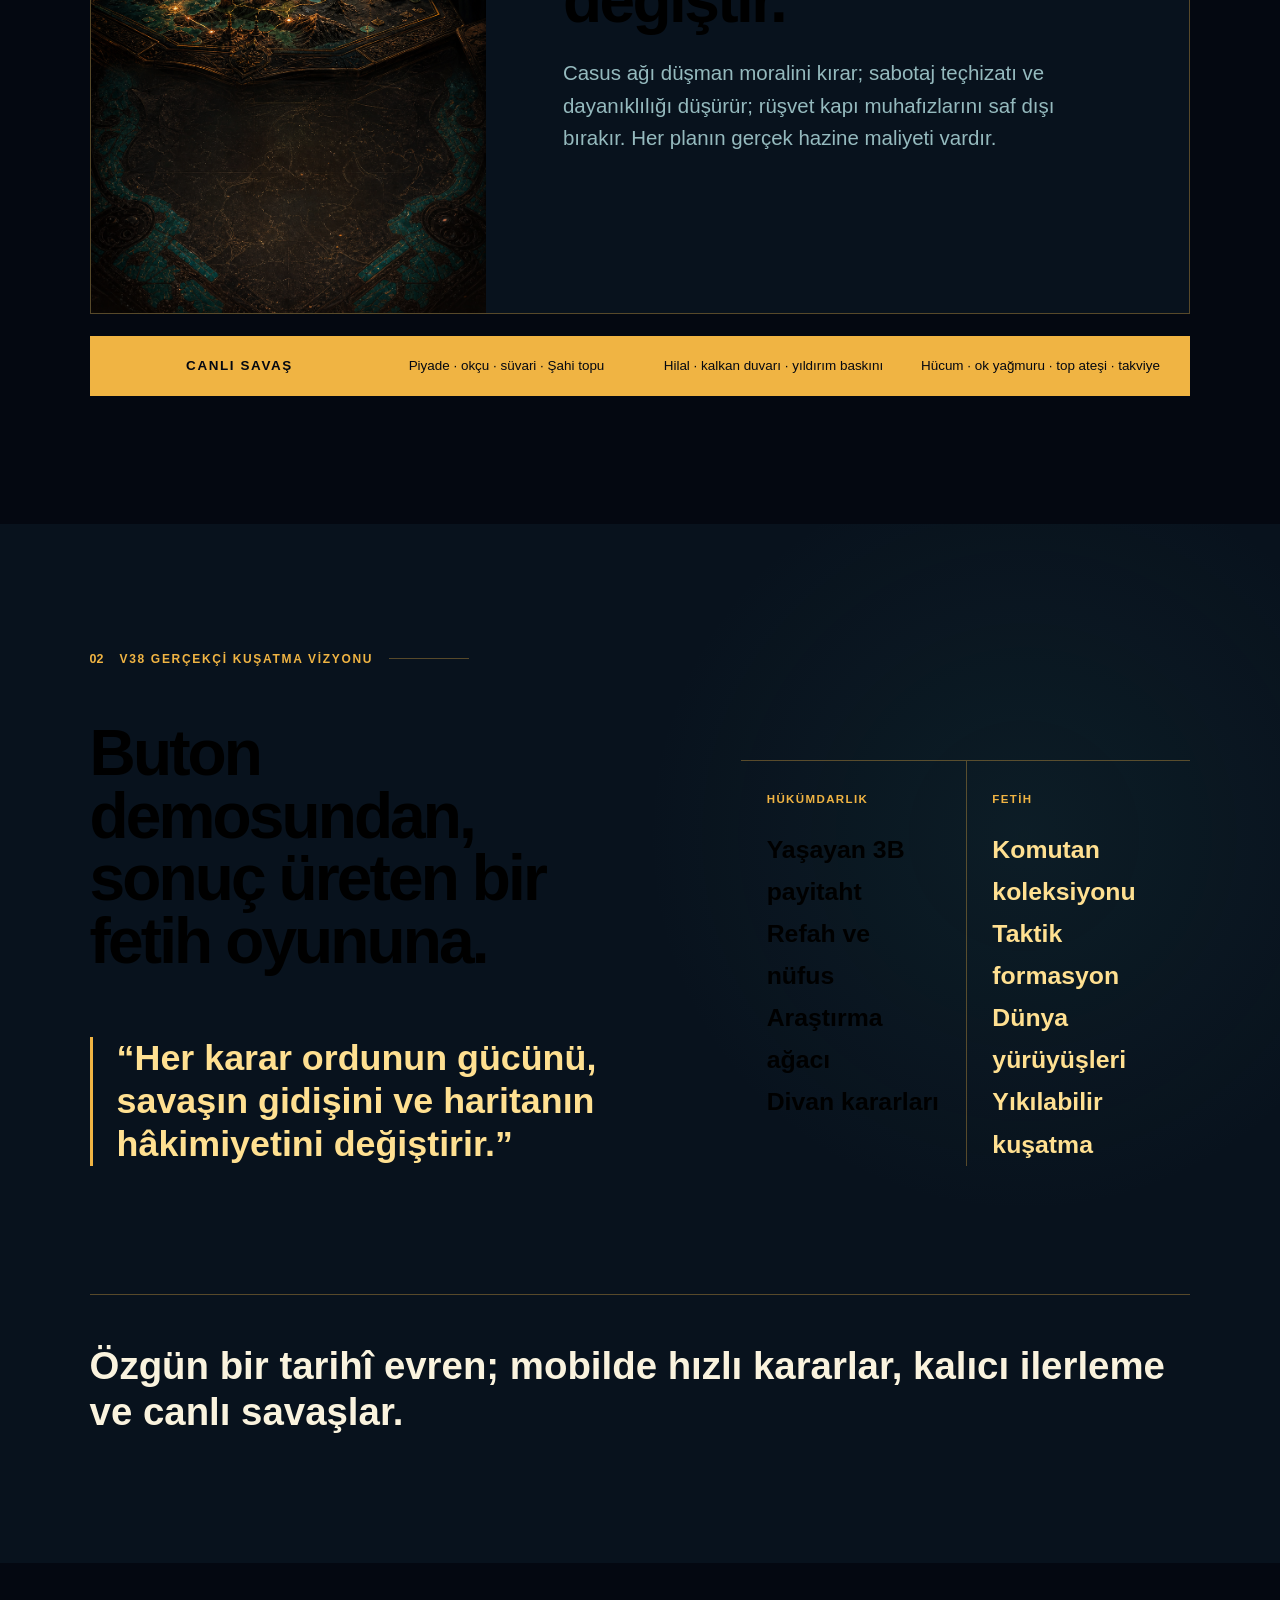
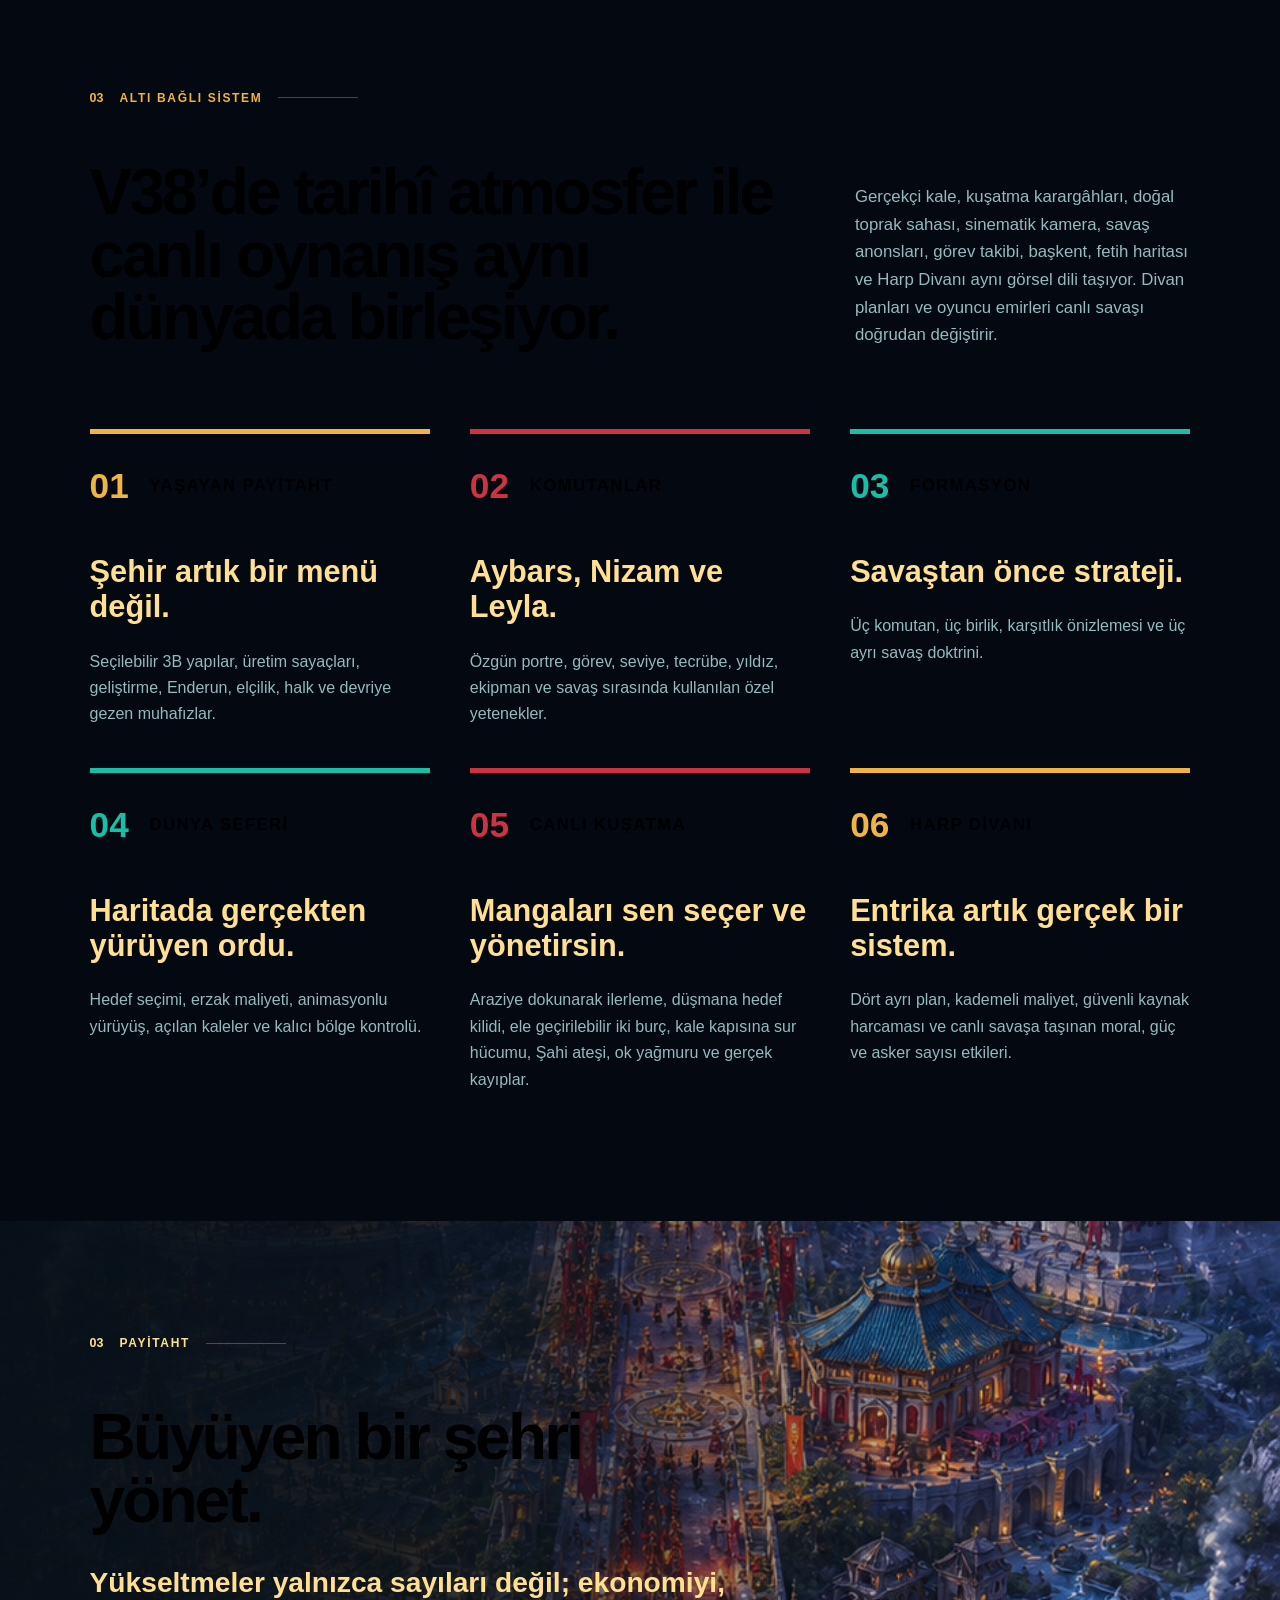
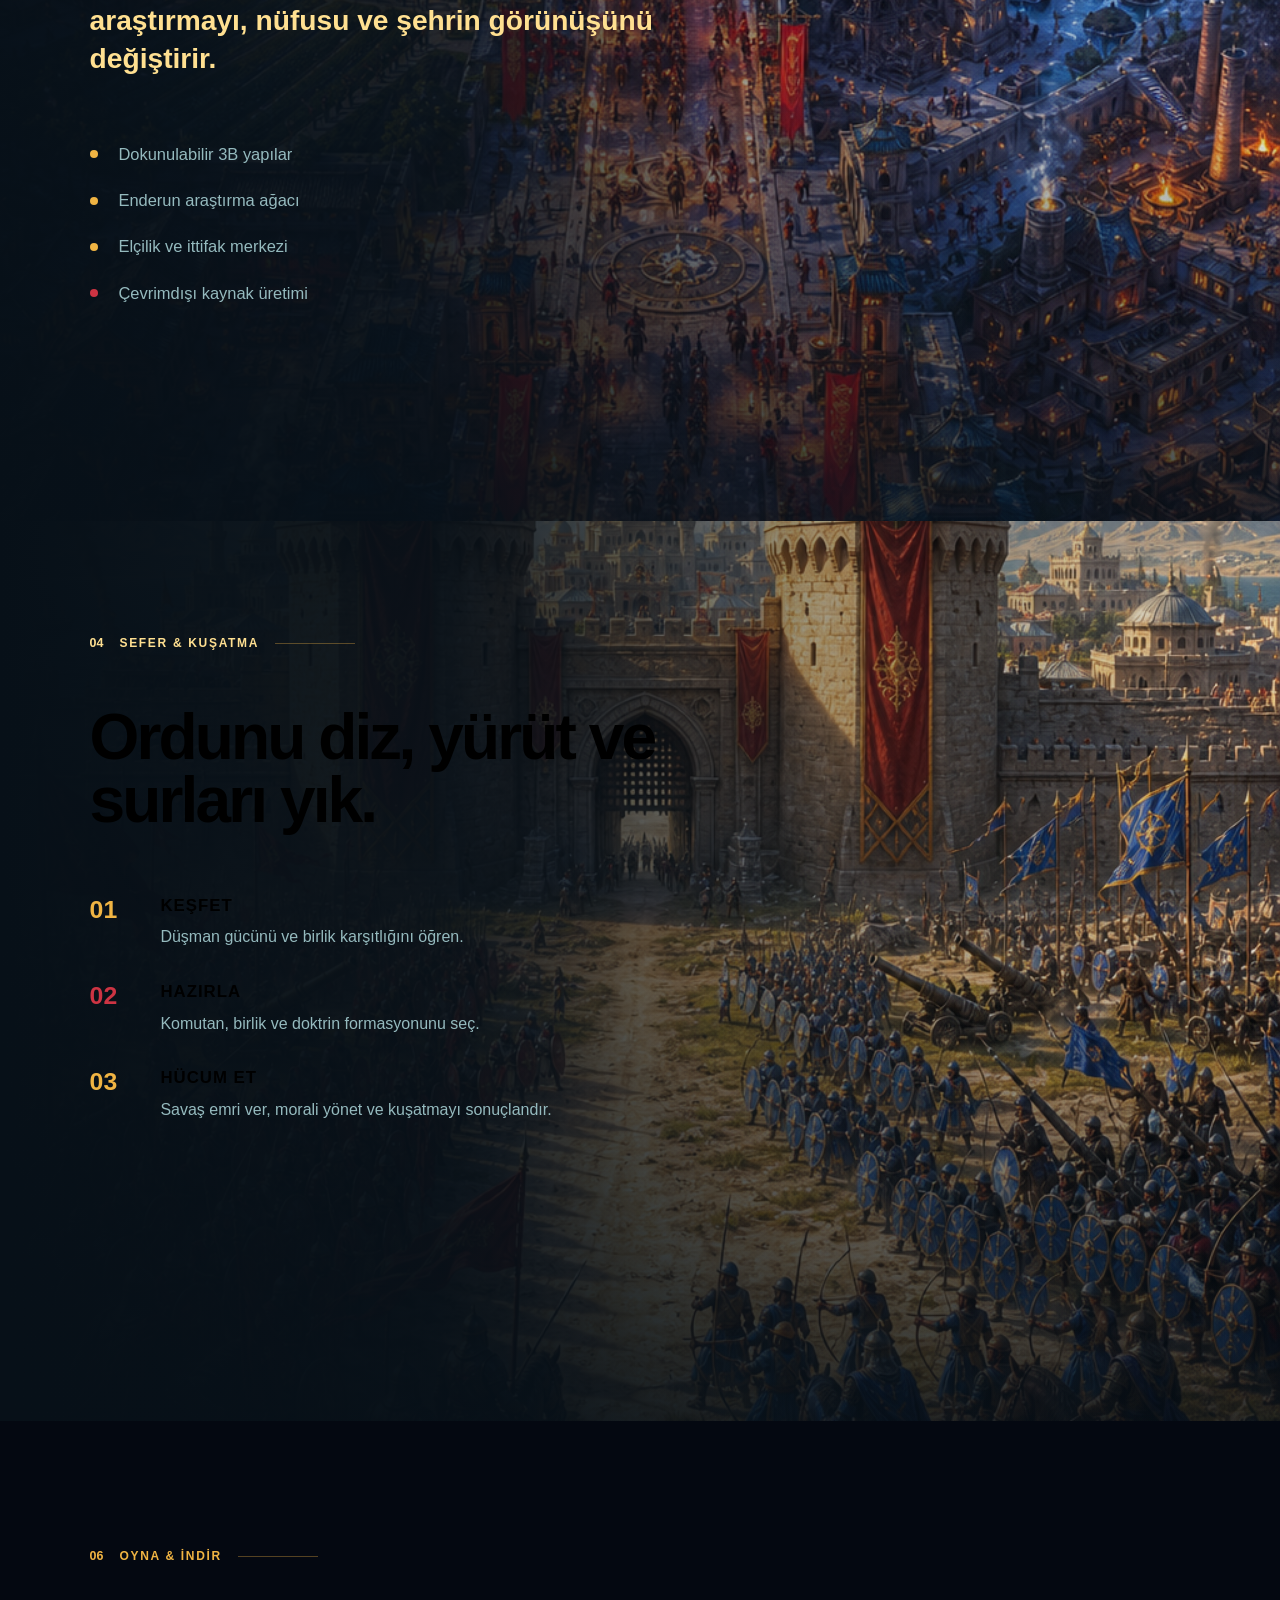
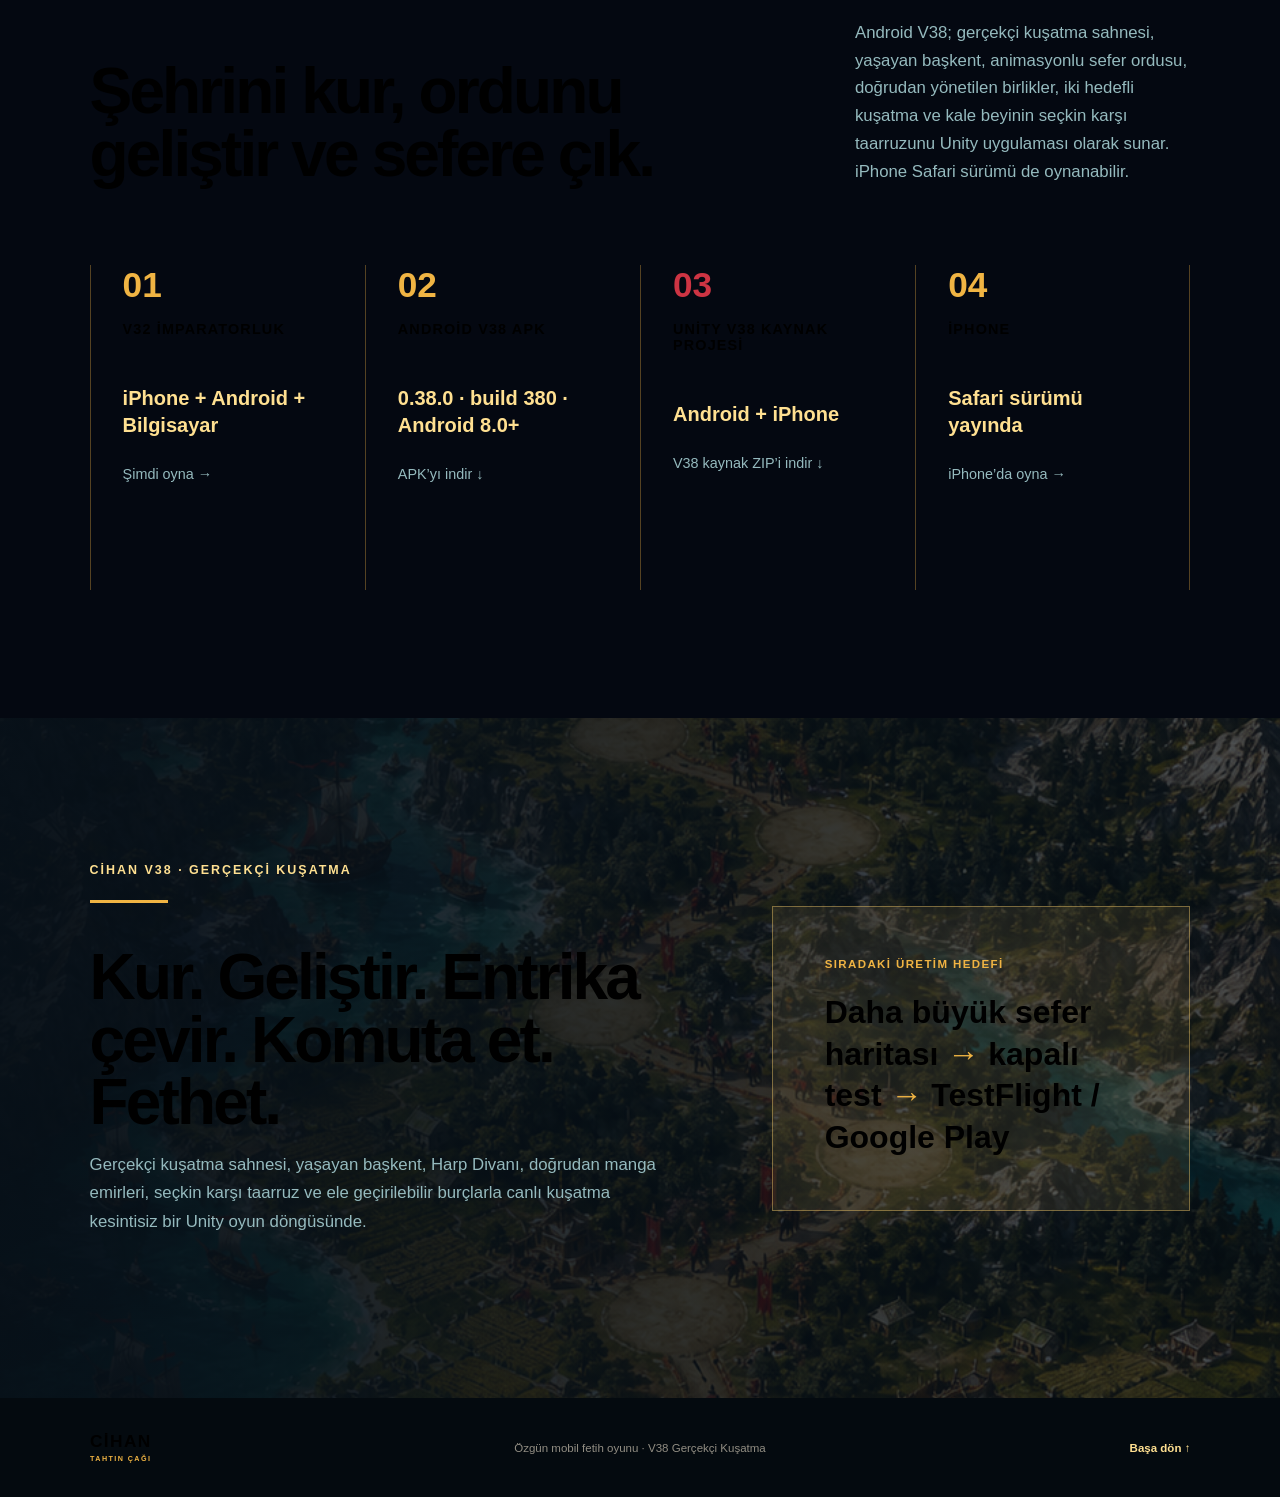
==== commit ee165cae: "V38 gerçekçi kuşatma APK ve indirme sayfası" ====
--- a/index.html
+++ b/index.html
@@ -3,9 +3,9 @@
 <head>
   <meta charset="utf-8">
   <meta name="viewport" content="width=device-width,initial-scale=1">
-  <title>CİHAN: Tahtın Çağı — Sinematik Kuşatma V37</title>
-  <meta name="description" content="Sinematik savaş kamerası, canlı birlik çatışmaları, komutan emirleri, seçkin karşı taarruz ve ele geçirilebilir kuşatma burçlarıyla CİHAN V37.">
-  <meta property="og:title" content="CİHAN: Tahtın Çağı — Sinematik Kuşatma V37">
+  <title>CİHAN: Tahtın Çağı — Gerçekçi Kuşatma V38</title>
+  <meta name="description" content="Gerçekçi kale ve kuşatma karargâhları, canlı birlik çatışmaları, komutan emirleri, seçkin karşı taarruz ve ele geçirilebilir burçlarla CİHAN V38.">
+  <meta property="og:title" content="CİHAN: Tahtın Çağı — Gerçekçi Kuşatma V38">
   <meta property="og:description" content="Manganı yönet. Burçları ele geçir. Şahi ateşiyle suru yar ve kale beyini düşür.">
   <meta property="og:type" content="website">
   <meta property="og:image" content="https://selinturkmen1184-web.github.io/cihan-tahtin-cagi/cihan-battle-briefing-v37.png">
@@ -23,13 +23,13 @@
   <section class="hero" id="top" aria-labelledby="hero-title">
     <div class="hero-scrim"></div>
     <div class="hero-content">
-      <p class="eyebrow">V37 · SİNEMATİK KUŞATMA · CANLI KOMUTA · KALE FETHİ</p>
+      <p class="eyebrow">V38 · GERÇEKÇİ KUŞATMA · CANLI KOMUTA · KALE FETHİ</p>
       <div class="gold-line"></div>
       <h1 id="hero-title"><span>CİHAN</span><em>TAHTIN ÇAĞI</em></h1>
       <p class="hero-statement">Manganı seç. Emrini ver.<br>Düşmana saldır. Hisarı fethet.</p>
       <div class="hero-actions">
         <a class="primary-button" href="./play/?v=32">İmparatorluğu Yönet <span aria-hidden="true">→</span></a>
-        <a class="primary-button secondary-button" href="./downloads/Cihan-Tahtin-Cagi-v37.apk">Android V37’yi İndir <span aria-hidden="true">↓</span></a>
+        <a class="primary-button secondary-button" href="./downloads/Cihan-Tahtin-Cagi-v38.apk">Android V38’i İndir <span aria-hidden="true">↓</span></a>
         <span>Android’de gerçek Unity oyunu; iPhone’da Safari sürümü oynanabilir</span>
       </div>
     </div>
@@ -40,10 +40,10 @@
 
   <section class="section playable-section" id="oynanis">
     <div class="section-kicker"><span>01</span><p>GERÇEK OYNANIŞ DÖNGÜSÜ</p></div>
-    <div class="section-heading-row"><h2>Yaşayan başkentten Harp Divanı’na, oradan oyuncunun yönettiği canlı kuşatmaya.</h2><p>V37’de kamera en yoğun çarpışmayı takip eder; hücum, ok yağmuru, Şahi ateşi ve sur yarılması anlarında sinematik odak değiştirir. Piyade, okçu, süvari ve Şahi mangasını yönet; Sol ve Sağ Burçları ele geçir, seçkin karşı taarruzu durdur ve kale beyini düşür.</p></div>
+    <div class="section-heading-row"><h2>Yaşayan başkentten Harp Divanı’na, oradan oyuncunun yönettiği canlı kuşatmaya.</h2><p>V38’de kutu ve daire maketler yerini gerçekçi kale kapısına, kuşatma karargâhlarına ve savaş sancaklarına bırakır. Piyade, okçu, süvari ve Şahi mangasını yönet; Sol ve Sağ Burçları ele geçir, seçkin karşı taarruzu durdur ve kale beyini düşür.</p></div>
     <div class="playable-grid">
       <article class="playable-card">
-        <img src="./cihan-battle-briefing-v37.png" alt="CİHAN V37 aydınlık kale kuşatması, karşılıklı ordular, süvari ve Şahi topları">
+        <img src="./cihan-battle-briefing-v37.png" alt="CİHAN V38 gerçekçi kale kuşatması, karşılıklı ordular, süvari ve Şahi topları">
         <div><span>01 · KOMUTA EDİLEBİLİR KUŞATMA</span><h3>Manganı seç, hedefi göster, sur hattını parçala.</h3><p>Piyade, okçu, süvari ve Şahi mangaları doğrudan yönetilebilir. Birlikler verdiğin noktaya yürür, karşılaştığı düşmanla çatışır, hedef temizlenince ilerlemeyi sürdürür ve kuşatmanın sonucunu gerçekten belirler.</p></div>
       </article>
       <article class="playable-card reverse">
@@ -59,7 +59,7 @@
   </section>
 
   <section class="section vision-section" id="vizyon">
-    <div class="section-kicker"><span>02</span><p>V37 SİNEMATİK KUŞATMA VİZYONU</p></div>
+    <div class="section-kicker"><span>02</span><p>V38 GERÇEKÇİ KUŞATMA VİZYONU</p></div>
     <div class="vision-grid">
       <div>
         <h2>Buton demosundan, sonuç üreten bir fetih oyununa.</h2>
@@ -75,7 +75,7 @@
 
   <section class="section systems-section" id="sistemler">
     <div class="section-kicker"><span>03</span><p>ALTI BAĞLI SİSTEM</p></div>
-    <div class="section-heading-row"><h2>V37’de tarihî atmosfer ile canlı oynanış aynı dünyada birleşiyor.</h2><p>Yeni kuşatma sanatı, sinematik kamera, savaş anonsları, görev takibi, başkent, fetih haritası ve Harp Divanı aynı lacivert–kızıl–altın görsel dili taşıyor. Divan planları ve oyuncu emirleri canlı savaşı doğrudan değiştirir.</p></div>
+    <div class="section-heading-row"><h2>V38’de tarihî atmosfer ile canlı oynanış aynı dünyada birleşiyor.</h2><p>Gerçekçi kale, kuşatma karargâhları, doğal toprak sahası, sinematik kamera, savaş anonsları, görev takibi, başkent, fetih haritası ve Harp Divanı aynı görsel dili taşıyor. Divan planları ve oyuncu emirleri canlı savaşı doğrudan değiştirir.</p></div>
     <div class="system-grid">
       <article class="system gold"><div class="system-top"><span>01</span><h3>Yaşayan Payitaht</h3></div><h4>Şehir artık bir menü değil.</h4><p>Seçilebilir 3B yapılar, üretim sayaçları, geliştirme, Enderun, elçilik, halk ve devriye gezen muhafızlar.</p></article>
       <article class="system crimson"><div class="system-top"><span>02</span><h3>Komutanlar</h3></div><h4>Aybars, Nizam ve Leyla.</h4><p>Özgün portre, görev, seviye, tecrübe, yıldız, ekipman ve savaş sırasında kullanılan özel yetenekler.</p></article>
@@ -111,21 +111,21 @@
 
   <section class="section roadmap-section" id="indir">
     <div class="section-kicker"><span>06</span><p>OYNA &amp; İNDİR</p></div>
-    <div class="section-heading-row"><h2>Şehrini kur, ordunu geliştir ve sefere çık.</h2><p>Android V37; sinematik 3B savaş alanı, yaşayan başkent, animasyonlu sefer ordusu, doğrudan yönetilen birlikler, iki hedefli kuşatma ve kale beyinin seçkin karşı taarruzunu Unity uygulaması olarak sunar. iPhone Safari sürümü de oynanabilir.</p></div>
+    <div class="section-heading-row"><h2>Şehrini kur, ordunu geliştir ve sefere çık.</h2><p>Android V38; gerçekçi kuşatma sahnesi, yaşayan başkent, animasyonlu sefer ordusu, doğrudan yönetilen birlikler, iki hedefli kuşatma ve kale beyinin seçkin karşı taarruzunu Unity uygulaması olarak sunar. iPhone Safari sürümü de oynanabilir.</p></div>
     <div class="phase-grid">
       <article><span>01</span><h3>V32 İmparatorluk</h3><h4>iPhone + Android + Bilgisayar</h4><p><a href="./play/?v=32">Şimdi oyna →</a></p></article>
-      <article><span>02</span><h3>Android V37 APK</h3><h4>0.37.0 · build 370 · Android 8.0+</h4><p><a href="./downloads/Cihan-Tahtin-Cagi-v37.apk">APK’yı indir ↓</a></p></article>
-      <article><span>03</span><h3>Unity V37 Kaynak Projesi</h3><h4>Android + iPhone</h4><p><a href="./Cihan-Tahtin-Cagi-Unity-V37-Kaynak.zip">V37 kaynak ZIP’i indir ↓</a></p></article>
+      <article><span>02</span><h3>Android V38 APK</h3><h4>0.38.0 · build 380 · Android 8.0+</h4><p><a href="./downloads/Cihan-Tahtin-Cagi-v38.apk">APK’yı indir ↓</a></p></article>
+      <article><span>03</span><h3>Unity V38 Kaynak Projesi</h3><h4>Android + iPhone</h4><p><a href="./Cihan-Tahtin-Cagi-Unity-V38-Kaynak.zip">V38 kaynak ZIP’i indir ↓</a></p></article>
       <article><span>04</span><h3>iPhone</h3><h4>Safari sürümü yayında</h4><p><a href="./play/?v=32">iPhone’da oyna →</a></p></article>
     </div>
   </section>
 
   <section class="decision-section">
-    <div><p class="eyebrow">CİHAN V37 · SİNEMATİK KUŞATMA</p><div class="gold-line"></div><h2>Kur. Geliştir. Entrika çevir. Komuta et. Fethet.</h2><p>Sinematik 3B savaş alanı, yaşayan başkent, Harp Divanı, doğrudan manga emirleri, seçkin karşı taarruz ve ele geçirilebilir burçlarla canlı kuşatma kesintisiz bir Unity oyun döngüsünde.</p></div>
+    <div><p class="eyebrow">CİHAN V38 · GERÇEKÇİ KUŞATMA</p><div class="gold-line"></div><h2>Kur. Geliştir. Entrika çevir. Komuta et. Fethet.</h2><p>Gerçekçi kuşatma sahnesi, yaşayan başkent, Harp Divanı, doğrudan manga emirleri, seçkin karşı taarruz ve ele geçirilebilir burçlarla canlı kuşatma kesintisiz bir Unity oyun döngüsünde.</p></div>
     <aside><p>Sıradaki üretim hedefi</p><h3>Daha büyük sefer haritası <span>→</span> kapalı test <span>→</span> TestFlight / Google Play</h3></aside>
   </section>
 
-  <footer><div class="wordmark footer-mark"><span>CİHAN</span><small>TAHTIN ÇAĞI</small></div><p>Özgün mobil fetih oyunu · V37 Sinematik Kuşatma</p><a href="#top">Başa dön ↑</a></footer>
+  <footer><div class="wordmark footer-mark"><span>CİHAN</span><small>TAHTIN ÇAĞI</small></div><p>Özgün mobil fetih oyunu · V38 Gerçekçi Kuşatma</p><a href="#top">Başa dön ↑</a></footer>
 </main>
 </body>
 </html>
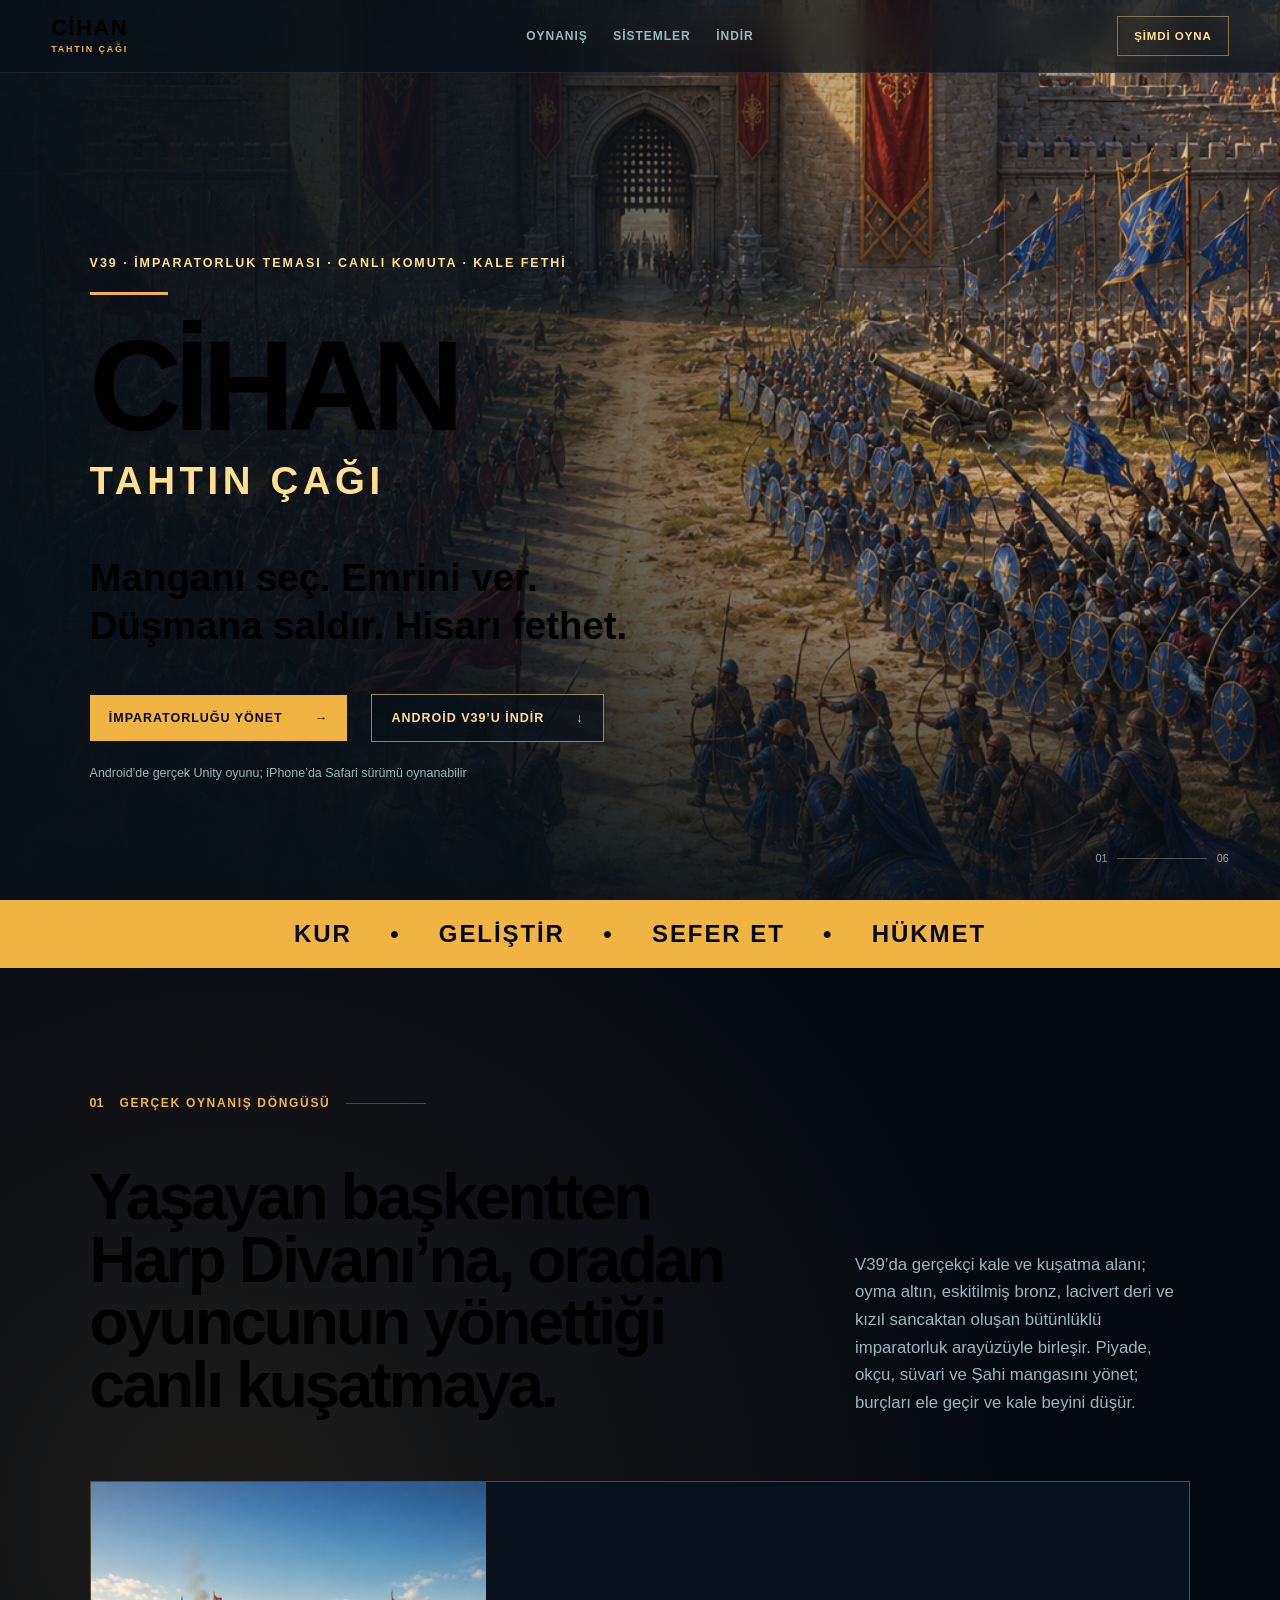
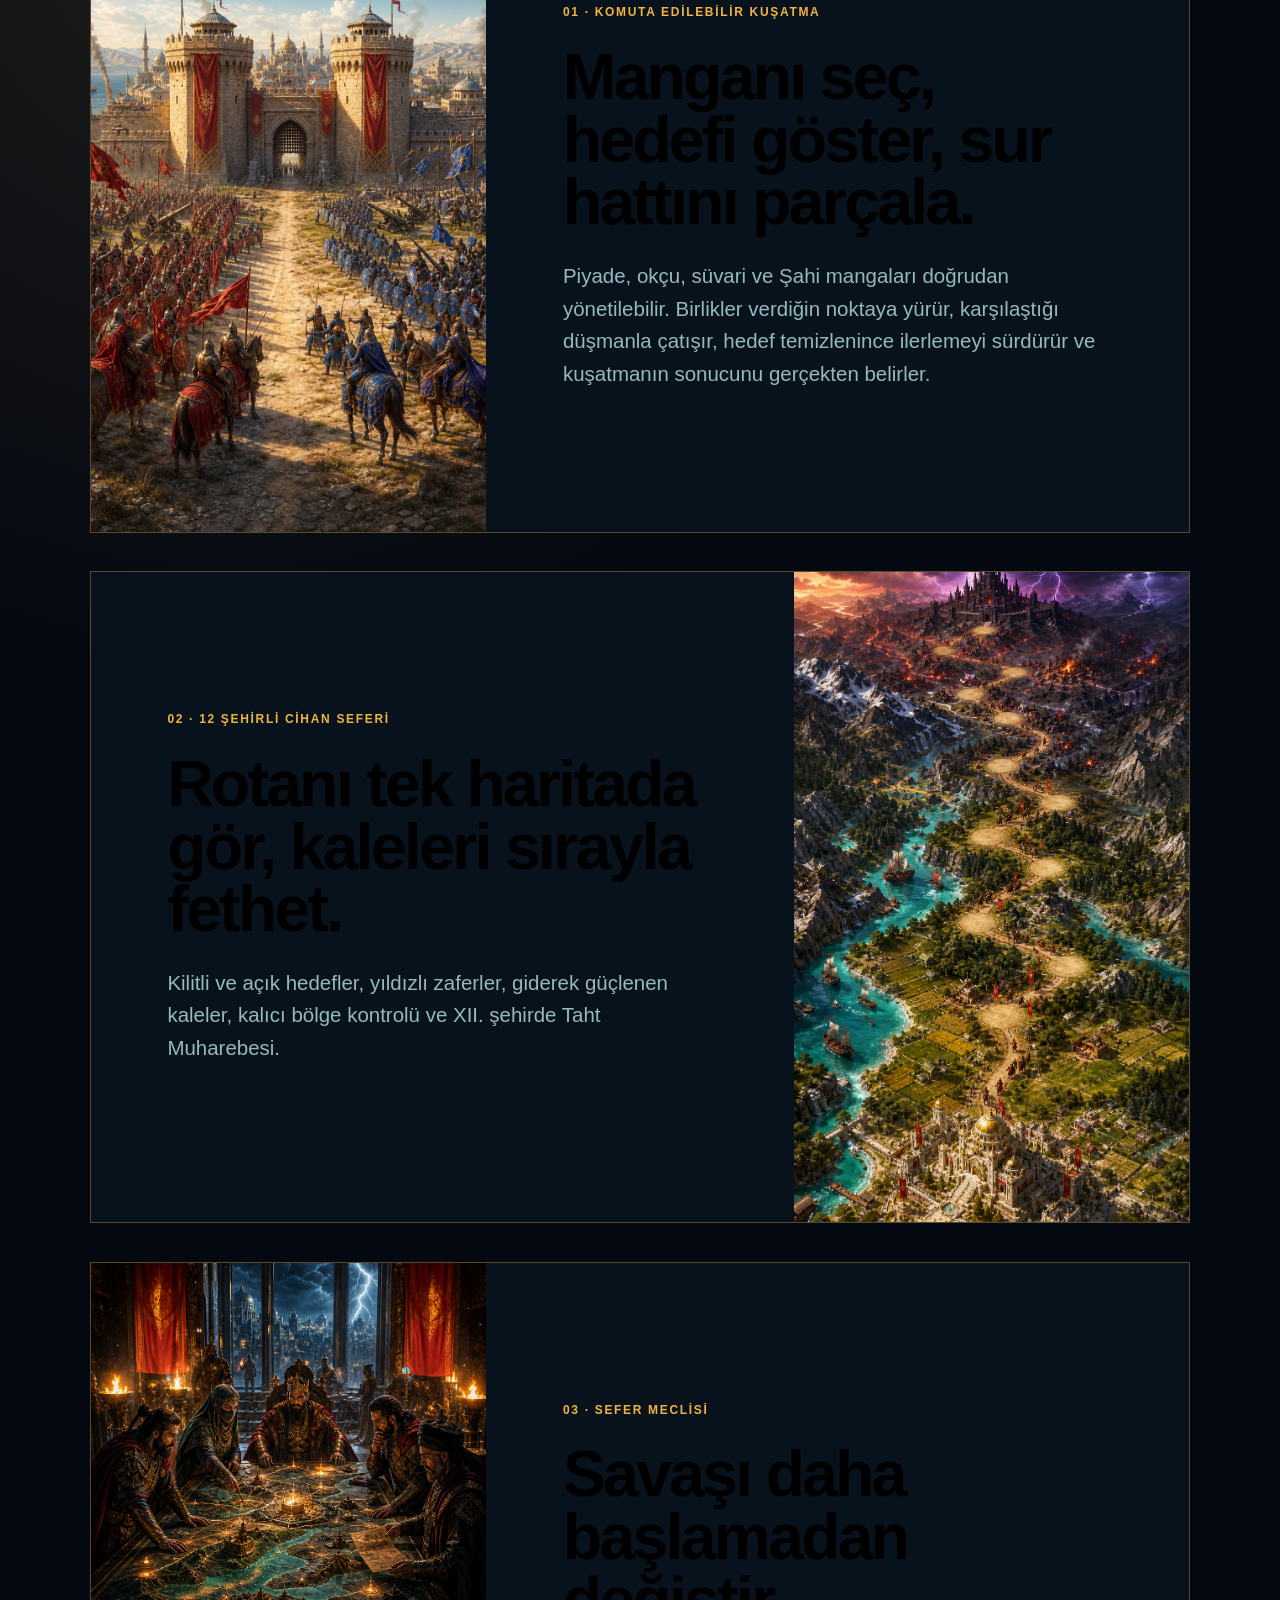
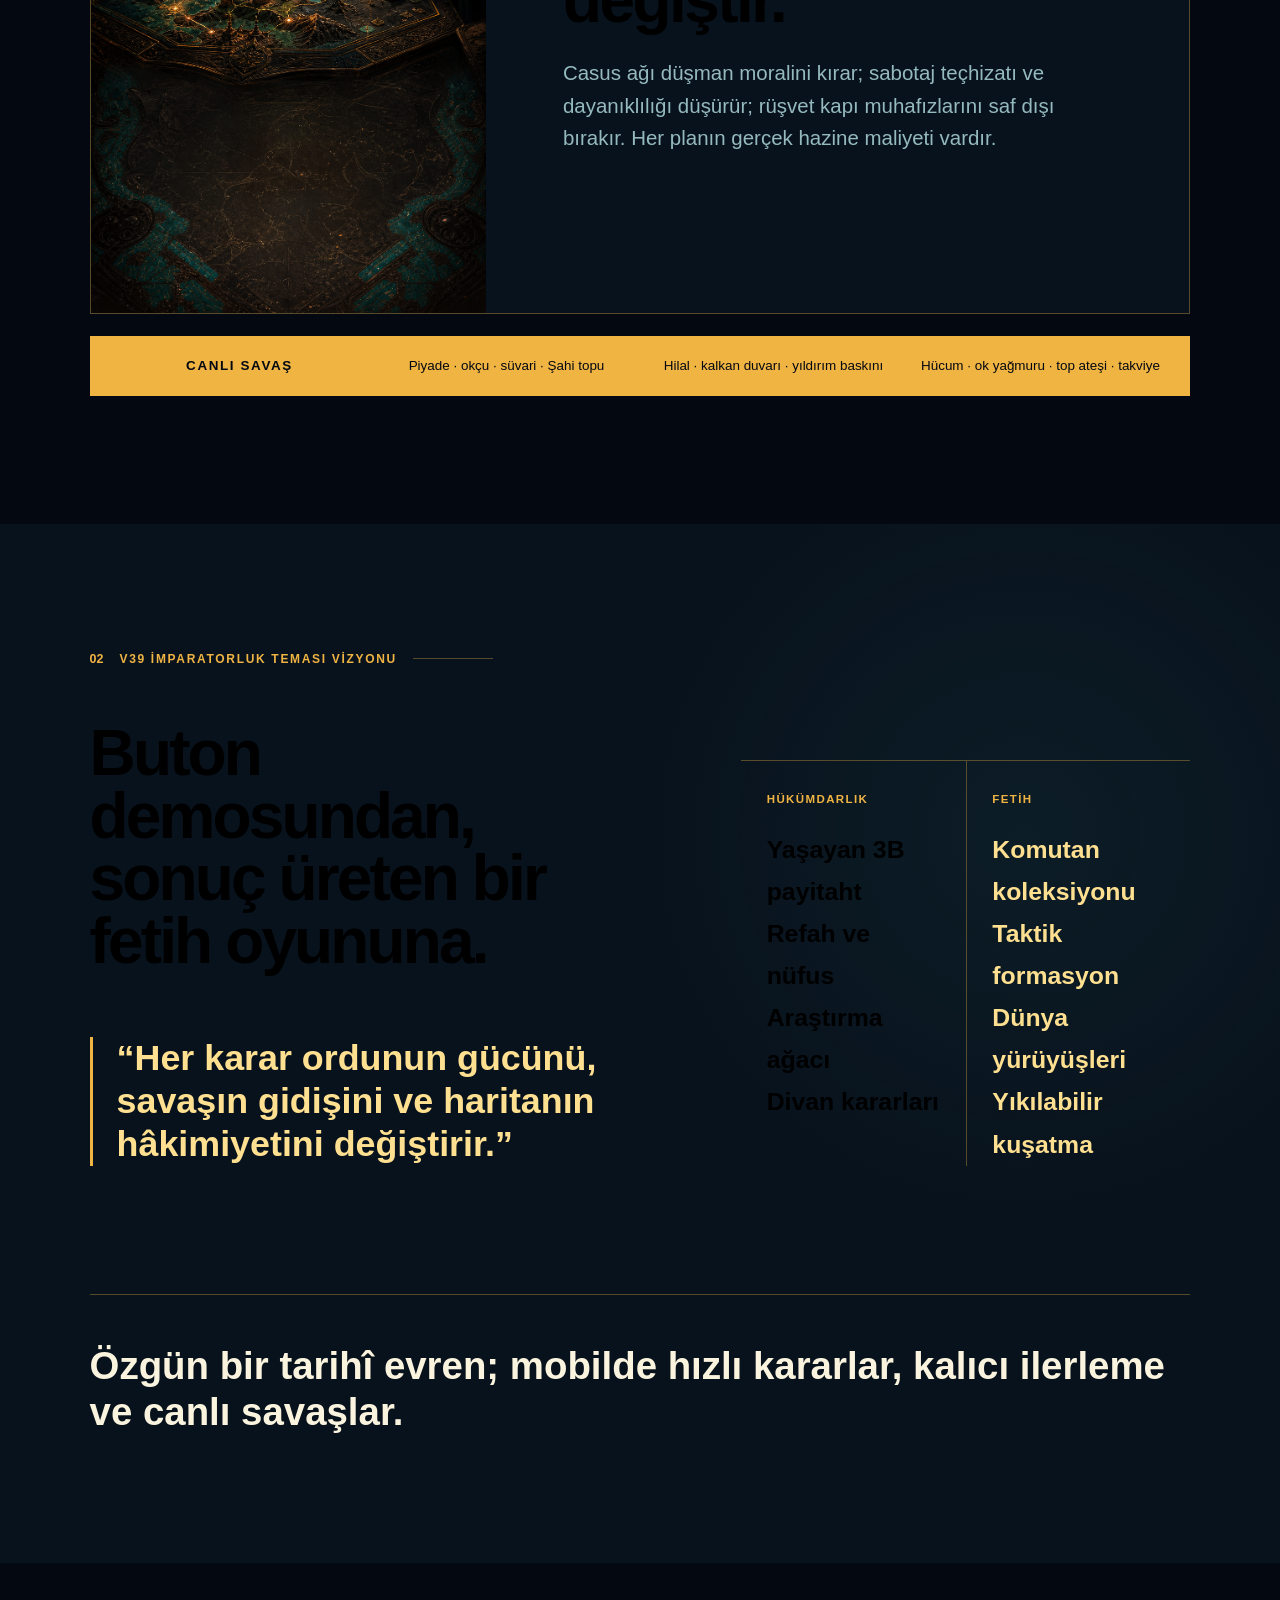
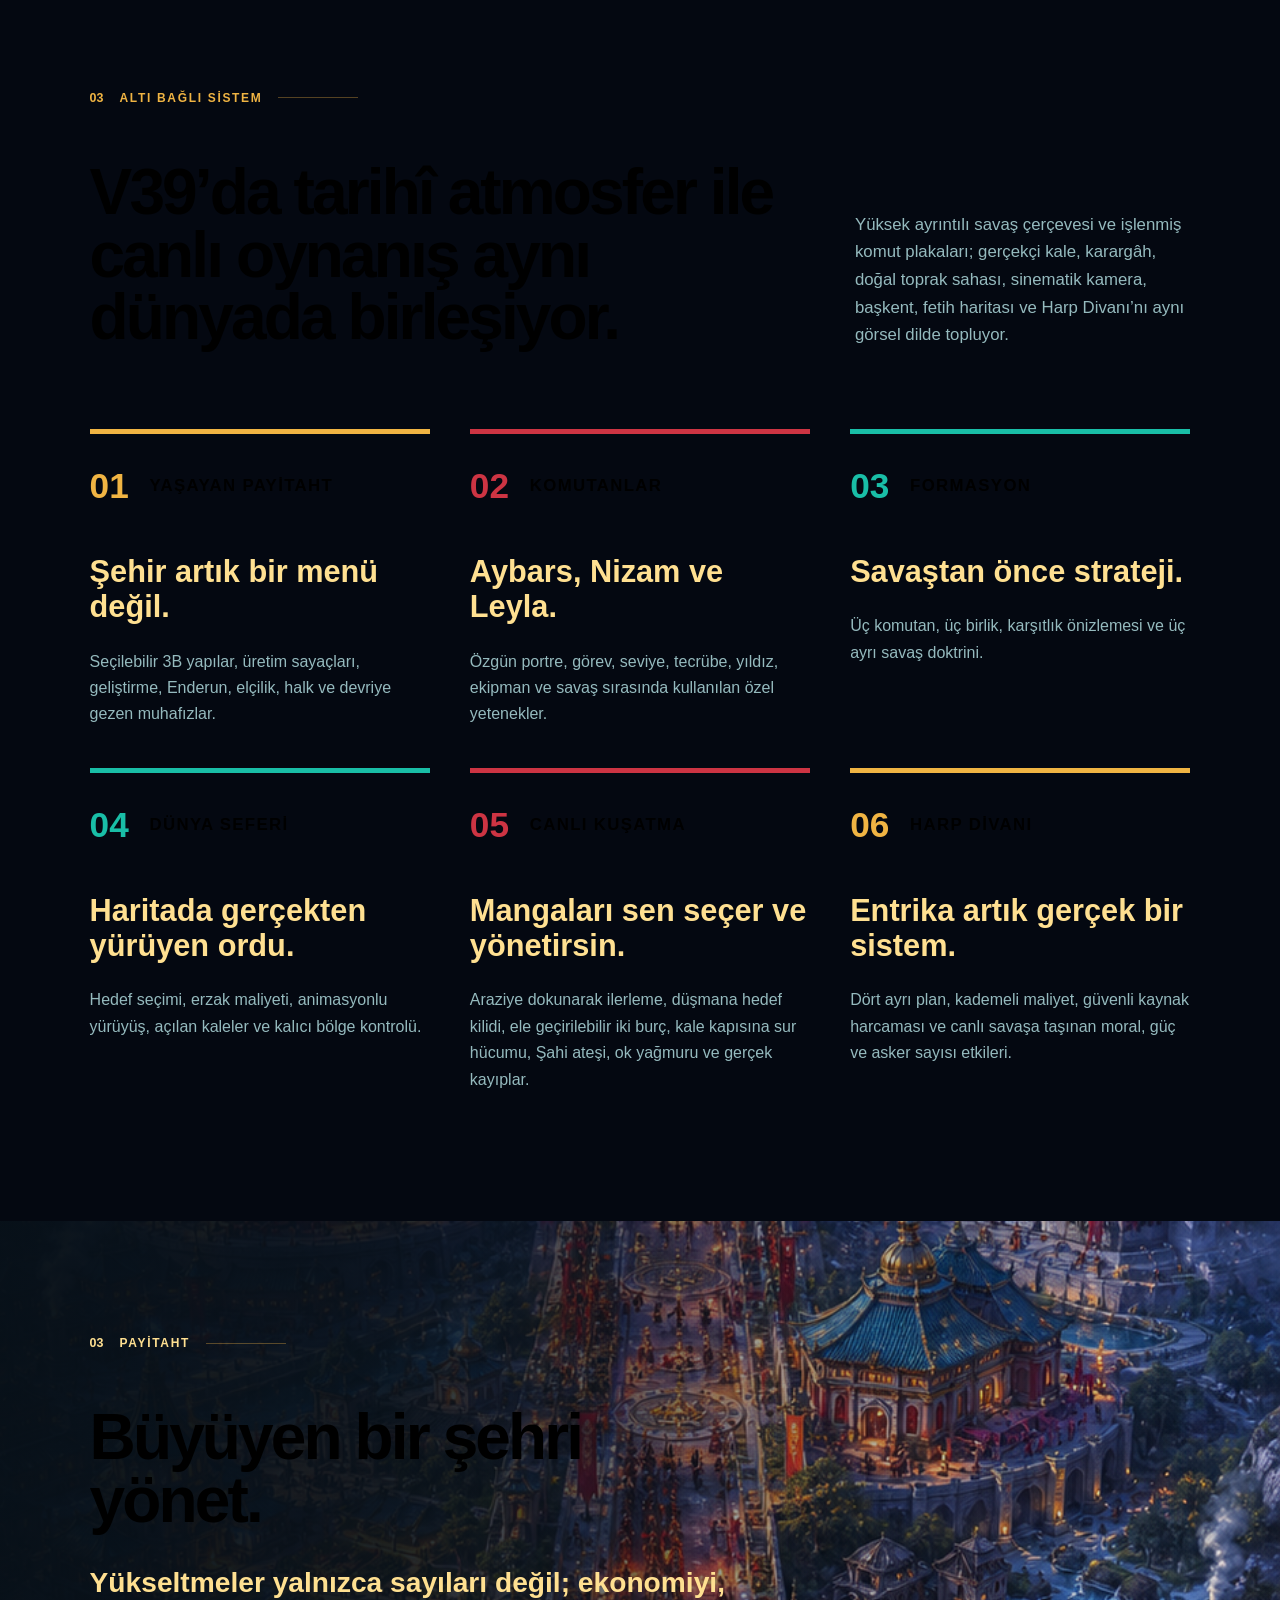
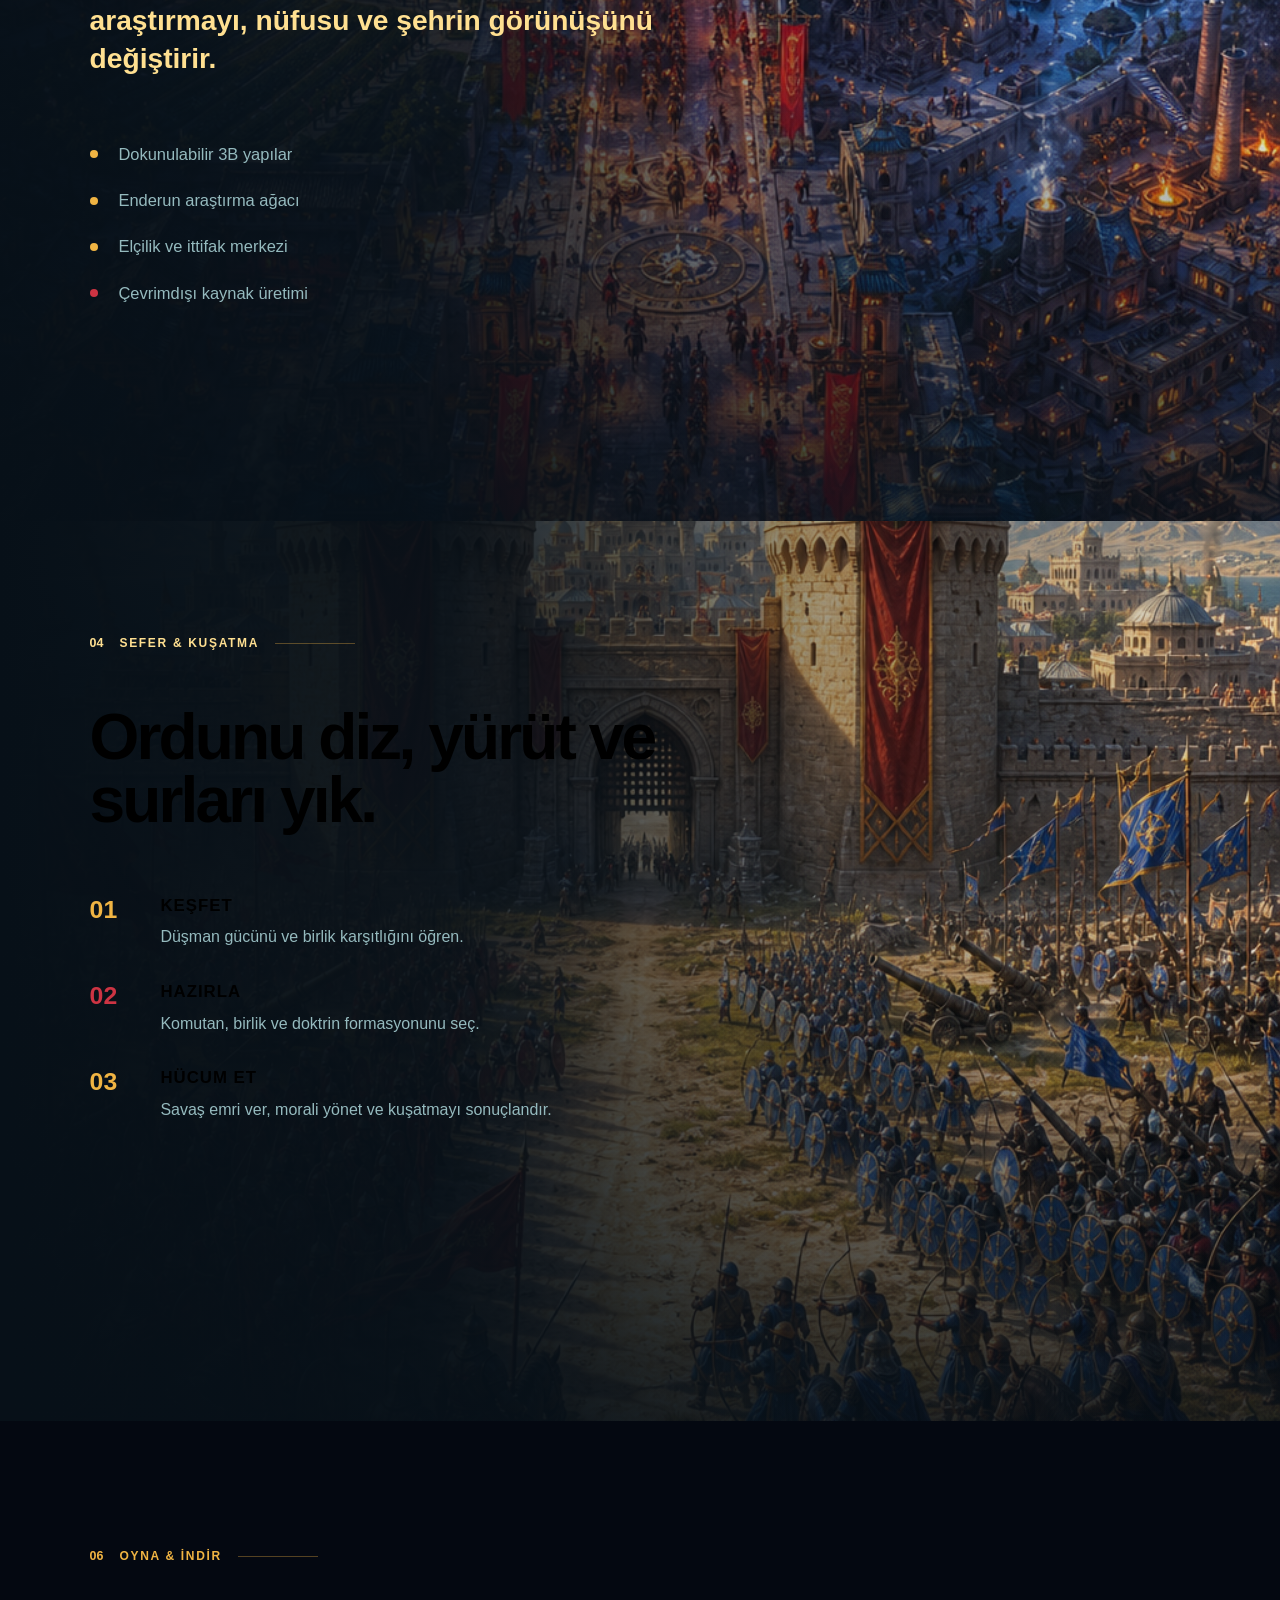
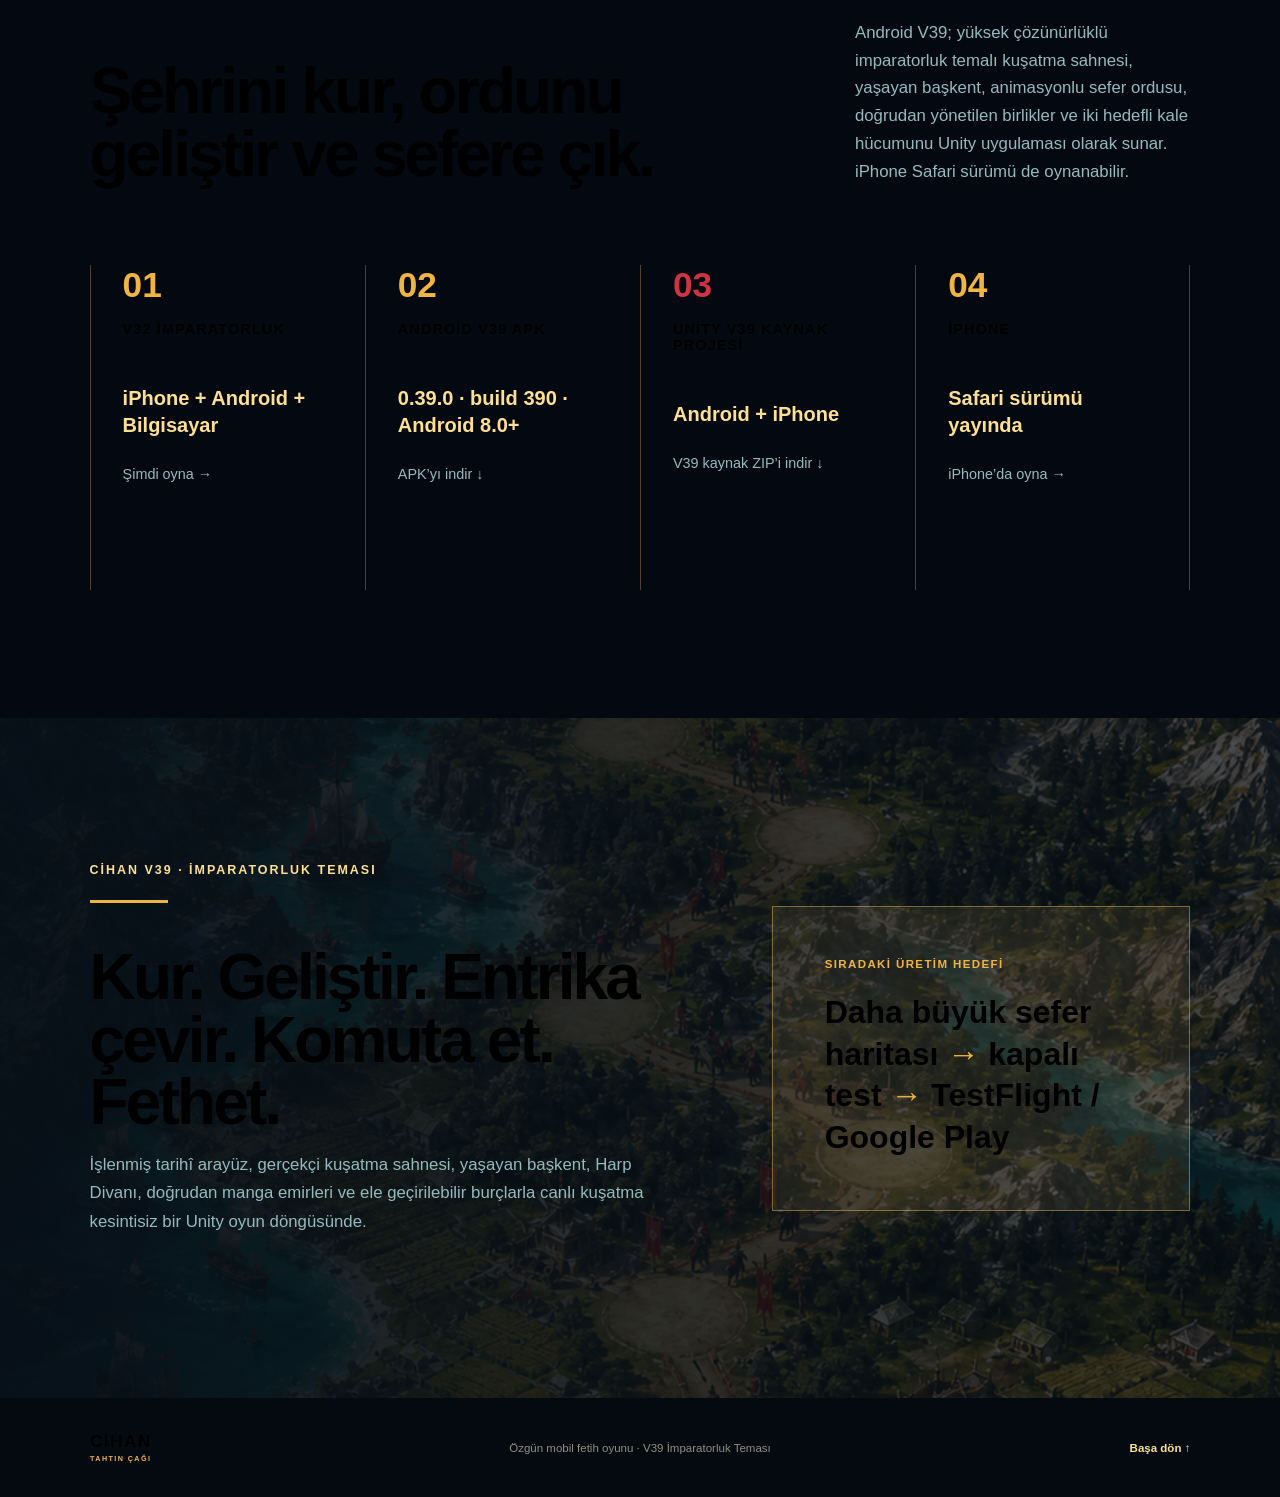
==== commit f2879731: "V39 imparatorluk temasi sayfasini yayinla" ====
--- a/index.html
+++ b/index.html
@@ -3,9 +3,9 @@
 <head>
   <meta charset="utf-8">
   <meta name="viewport" content="width=device-width,initial-scale=1">
-  <title>CİHAN: Tahtın Çağı — Gerçekçi Kuşatma V38</title>
-  <meta name="description" content="Gerçekçi kale ve kuşatma karargâhları, canlı birlik çatışmaları, komutan emirleri, seçkin karşı taarruz ve ele geçirilebilir burçlarla CİHAN V38.">
-  <meta property="og:title" content="CİHAN: Tahtın Çağı — Gerçekçi Kuşatma V38">
+  <title>CİHAN: Tahtın Çağı — İmparatorluk Teması V39</title>
+  <meta name="description" content="Oyma altın imparatorluk arayüzü, gerçekçi kale ve kuşatma karargâhları, canlı birlik çatışmaları ve komutan emirleriyle CİHAN V39.">
+  <meta property="og:title" content="CİHAN: Tahtın Çağı — İmparatorluk Teması V39">
   <meta property="og:description" content="Manganı yönet. Burçları ele geçir. Şahi ateşiyle suru yar ve kale beyini düşür.">
   <meta property="og:type" content="website">
   <meta property="og:image" content="https://selinturkmen1184-web.github.io/cihan-tahtin-cagi/cihan-battle-briefing-v37.png">
@@ -23,13 +23,13 @@
   <section class="hero" id="top" aria-labelledby="hero-title">
     <div class="hero-scrim"></div>
     <div class="hero-content">
-      <p class="eyebrow">V38 · GERÇEKÇİ KUŞATMA · CANLI KOMUTA · KALE FETHİ</p>
+      <p class="eyebrow">V39 · İMPARATORLUK TEMASI · CANLI KOMUTA · KALE FETHİ</p>
       <div class="gold-line"></div>
       <h1 id="hero-title"><span>CİHAN</span><em>TAHTIN ÇAĞI</em></h1>
       <p class="hero-statement">Manganı seç. Emrini ver.<br>Düşmana saldır. Hisarı fethet.</p>
       <div class="hero-actions">
         <a class="primary-button" href="./play/?v=32">İmparatorluğu Yönet <span aria-hidden="true">→</span></a>
-        <a class="primary-button secondary-button" href="./downloads/Cihan-Tahtin-Cagi-v38.apk">Android V38’i İndir <span aria-hidden="true">↓</span></a>
+        <a class="primary-button secondary-button" href="https://github.com/selinturkmen1184-web/cihan-tahtin-cagi/releases/download/v39/Cihan-Tahtin-Cagi-v39.apk">Android V39’u İndir <span aria-hidden="true">↓</span></a>
         <span>Android’de gerçek Unity oyunu; iPhone’da Safari sürümü oynanabilir</span>
       </div>
     </div>
@@ -40,10 +40,10 @@
 
   <section class="section playable-section" id="oynanis">
     <div class="section-kicker"><span>01</span><p>GERÇEK OYNANIŞ DÖNGÜSÜ</p></div>
-    <div class="section-heading-row"><h2>Yaşayan başkentten Harp Divanı’na, oradan oyuncunun yönettiği canlı kuşatmaya.</h2><p>V38’de kutu ve daire maketler yerini gerçekçi kale kapısına, kuşatma karargâhlarına ve savaş sancaklarına bırakır. Piyade, okçu, süvari ve Şahi mangasını yönet; Sol ve Sağ Burçları ele geçir, seçkin karşı taarruzu durdur ve kale beyini düşür.</p></div>
+    <div class="section-heading-row"><h2>Yaşayan başkentten Harp Divanı’na, oradan oyuncunun yönettiği canlı kuşatmaya.</h2><p>V39’da gerçekçi kale ve kuşatma alanı; oyma altın, eskitilmiş bronz, lacivert deri ve kızıl sancaktan oluşan bütünlüklü imparatorluk arayüzüyle birleşir. Piyade, okçu, süvari ve Şahi mangasını yönet; burçları ele geçir ve kale beyini düşür.</p></div>
     <div class="playable-grid">
       <article class="playable-card">
-        <img src="./cihan-battle-briefing-v37.png" alt="CİHAN V38 gerçekçi kale kuşatması, karşılıklı ordular, süvari ve Şahi topları">
+        <img src="./cihan-battle-briefing-v37.png" alt="CİHAN V39 imparatorluk temalı gerçekçi kale kuşatması, karşılıklı ordular, süvari ve Şahi topları">
         <div><span>01 · KOMUTA EDİLEBİLİR KUŞATMA</span><h3>Manganı seç, hedefi göster, sur hattını parçala.</h3><p>Piyade, okçu, süvari ve Şahi mangaları doğrudan yönetilebilir. Birlikler verdiğin noktaya yürür, karşılaştığı düşmanla çatışır, hedef temizlenince ilerlemeyi sürdürür ve kuşatmanın sonucunu gerçekten belirler.</p></div>
       </article>
       <article class="playable-card reverse">
@@ -59,7 +59,7 @@
   </section>
 
   <section class="section vision-section" id="vizyon">
-    <div class="section-kicker"><span>02</span><p>V38 GERÇEKÇİ KUŞATMA VİZYONU</p></div>
+    <div class="section-kicker"><span>02</span><p>V39 İMPARATORLUK TEMASI VİZYONU</p></div>
     <div class="vision-grid">
       <div>
         <h2>Buton demosundan, sonuç üreten bir fetih oyununa.</h2>
@@ -75,7 +75,7 @@
 
   <section class="section systems-section" id="sistemler">
     <div class="section-kicker"><span>03</span><p>ALTI BAĞLI SİSTEM</p></div>
-    <div class="section-heading-row"><h2>V38’de tarihî atmosfer ile canlı oynanış aynı dünyada birleşiyor.</h2><p>Gerçekçi kale, kuşatma karargâhları, doğal toprak sahası, sinematik kamera, savaş anonsları, görev takibi, başkent, fetih haritası ve Harp Divanı aynı görsel dili taşıyor. Divan planları ve oyuncu emirleri canlı savaşı doğrudan değiştirir.</p></div>
+    <div class="section-heading-row"><h2>V39’da tarihî atmosfer ile canlı oynanış aynı dünyada birleşiyor.</h2><p>Yüksek ayrıntılı savaş çerçevesi ve işlenmiş komut plakaları; gerçekçi kale, karargâh, doğal toprak sahası, sinematik kamera, başkent, fetih haritası ve Harp Divanı’nı aynı görsel dilde topluyor.</p></div>
     <div class="system-grid">
       <article class="system gold"><div class="system-top"><span>01</span><h3>Yaşayan Payitaht</h3></div><h4>Şehir artık bir menü değil.</h4><p>Seçilebilir 3B yapılar, üretim sayaçları, geliştirme, Enderun, elçilik, halk ve devriye gezen muhafızlar.</p></article>
       <article class="system crimson"><div class="system-top"><span>02</span><h3>Komutanlar</h3></div><h4>Aybars, Nizam ve Leyla.</h4><p>Özgün portre, görev, seviye, tecrübe, yıldız, ekipman ve savaş sırasında kullanılan özel yetenekler.</p></article>
@@ -111,21 +111,21 @@
 
   <section class="section roadmap-section" id="indir">
     <div class="section-kicker"><span>06</span><p>OYNA &amp; İNDİR</p></div>
-    <div class="section-heading-row"><h2>Şehrini kur, ordunu geliştir ve sefere çık.</h2><p>Android V38; gerçekçi kuşatma sahnesi, yaşayan başkent, animasyonlu sefer ordusu, doğrudan yönetilen birlikler, iki hedefli kuşatma ve kale beyinin seçkin karşı taarruzunu Unity uygulaması olarak sunar. iPhone Safari sürümü de oynanabilir.</p></div>
+    <div class="section-heading-row"><h2>Şehrini kur, ordunu geliştir ve sefere çık.</h2><p>Android V39; yüksek çözünürlüklü imparatorluk temalı kuşatma sahnesi, yaşayan başkent, animasyonlu sefer ordusu, doğrudan yönetilen birlikler ve iki hedefli kale hücumunu Unity uygulaması olarak sunar. iPhone Safari sürümü de oynanabilir.</p></div>
     <div class="phase-grid">
       <article><span>01</span><h3>V32 İmparatorluk</h3><h4>iPhone + Android + Bilgisayar</h4><p><a href="./play/?v=32">Şimdi oyna →</a></p></article>
-      <article><span>02</span><h3>Android V38 APK</h3><h4>0.38.0 · build 380 · Android 8.0+</h4><p><a href="./downloads/Cihan-Tahtin-Cagi-v38.apk">APK’yı indir ↓</a></p></article>
-      <article><span>03</span><h3>Unity V38 Kaynak Projesi</h3><h4>Android + iPhone</h4><p><a href="./Cihan-Tahtin-Cagi-Unity-V38-Kaynak.zip">V38 kaynak ZIP’i indir ↓</a></p></article>
+      <article><span>02</span><h3>Android V39 APK</h3><h4>0.39.0 · build 390 · Android 8.0+</h4><p><a href="https://github.com/selinturkmen1184-web/cihan-tahtin-cagi/releases/download/v39/Cihan-Tahtin-Cagi-v39.apk">APK’yı indir ↓</a></p></article>
+      <article><span>03</span><h3>Unity V39 Kaynak Projesi</h3><h4>Android + iPhone</h4><p><a href="https://github.com/selinturkmen1184-web/cihan-tahtin-cagi/releases/download/v39/Cihan-Tahtin-Cagi-Unity-V39-Kaynak.zip">V39 kaynak ZIP’i indir ↓</a></p></article>
       <article><span>04</span><h3>iPhone</h3><h4>Safari sürümü yayında</h4><p><a href="./play/?v=32">iPhone’da oyna →</a></p></article>
     </div>
   </section>
 
   <section class="decision-section">
-    <div><p class="eyebrow">CİHAN V38 · GERÇEKÇİ KUŞATMA</p><div class="gold-line"></div><h2>Kur. Geliştir. Entrika çevir. Komuta et. Fethet.</h2><p>Gerçekçi kuşatma sahnesi, yaşayan başkent, Harp Divanı, doğrudan manga emirleri, seçkin karşı taarruz ve ele geçirilebilir burçlarla canlı kuşatma kesintisiz bir Unity oyun döngüsünde.</p></div>
+    <div><p class="eyebrow">CİHAN V39 · İMPARATORLUK TEMASI</p><div class="gold-line"></div><h2>Kur. Geliştir. Entrika çevir. Komuta et. Fethet.</h2><p>İşlenmiş tarihî arayüz, gerçekçi kuşatma sahnesi, yaşayan başkent, Harp Divanı, doğrudan manga emirleri ve ele geçirilebilir burçlarla canlı kuşatma kesintisiz bir Unity oyun döngüsünde.</p></div>
     <aside><p>Sıradaki üretim hedefi</p><h3>Daha büyük sefer haritası <span>→</span> kapalı test <span>→</span> TestFlight / Google Play</h3></aside>
   </section>
 
-  <footer><div class="wordmark footer-mark"><span>CİHAN</span><small>TAHTIN ÇAĞI</small></div><p>Özgün mobil fetih oyunu · V38 Gerçekçi Kuşatma</p><a href="#top">Başa dön ↑</a></footer>
+  <footer><div class="wordmark footer-mark"><span>CİHAN</span><small>TAHTIN ÇAĞI</small></div><p>Özgün mobil fetih oyunu · V39 İmparatorluk Teması</p><a href="#top">Başa dön ↑</a></footer>
 </main>
 </body>
 </html>
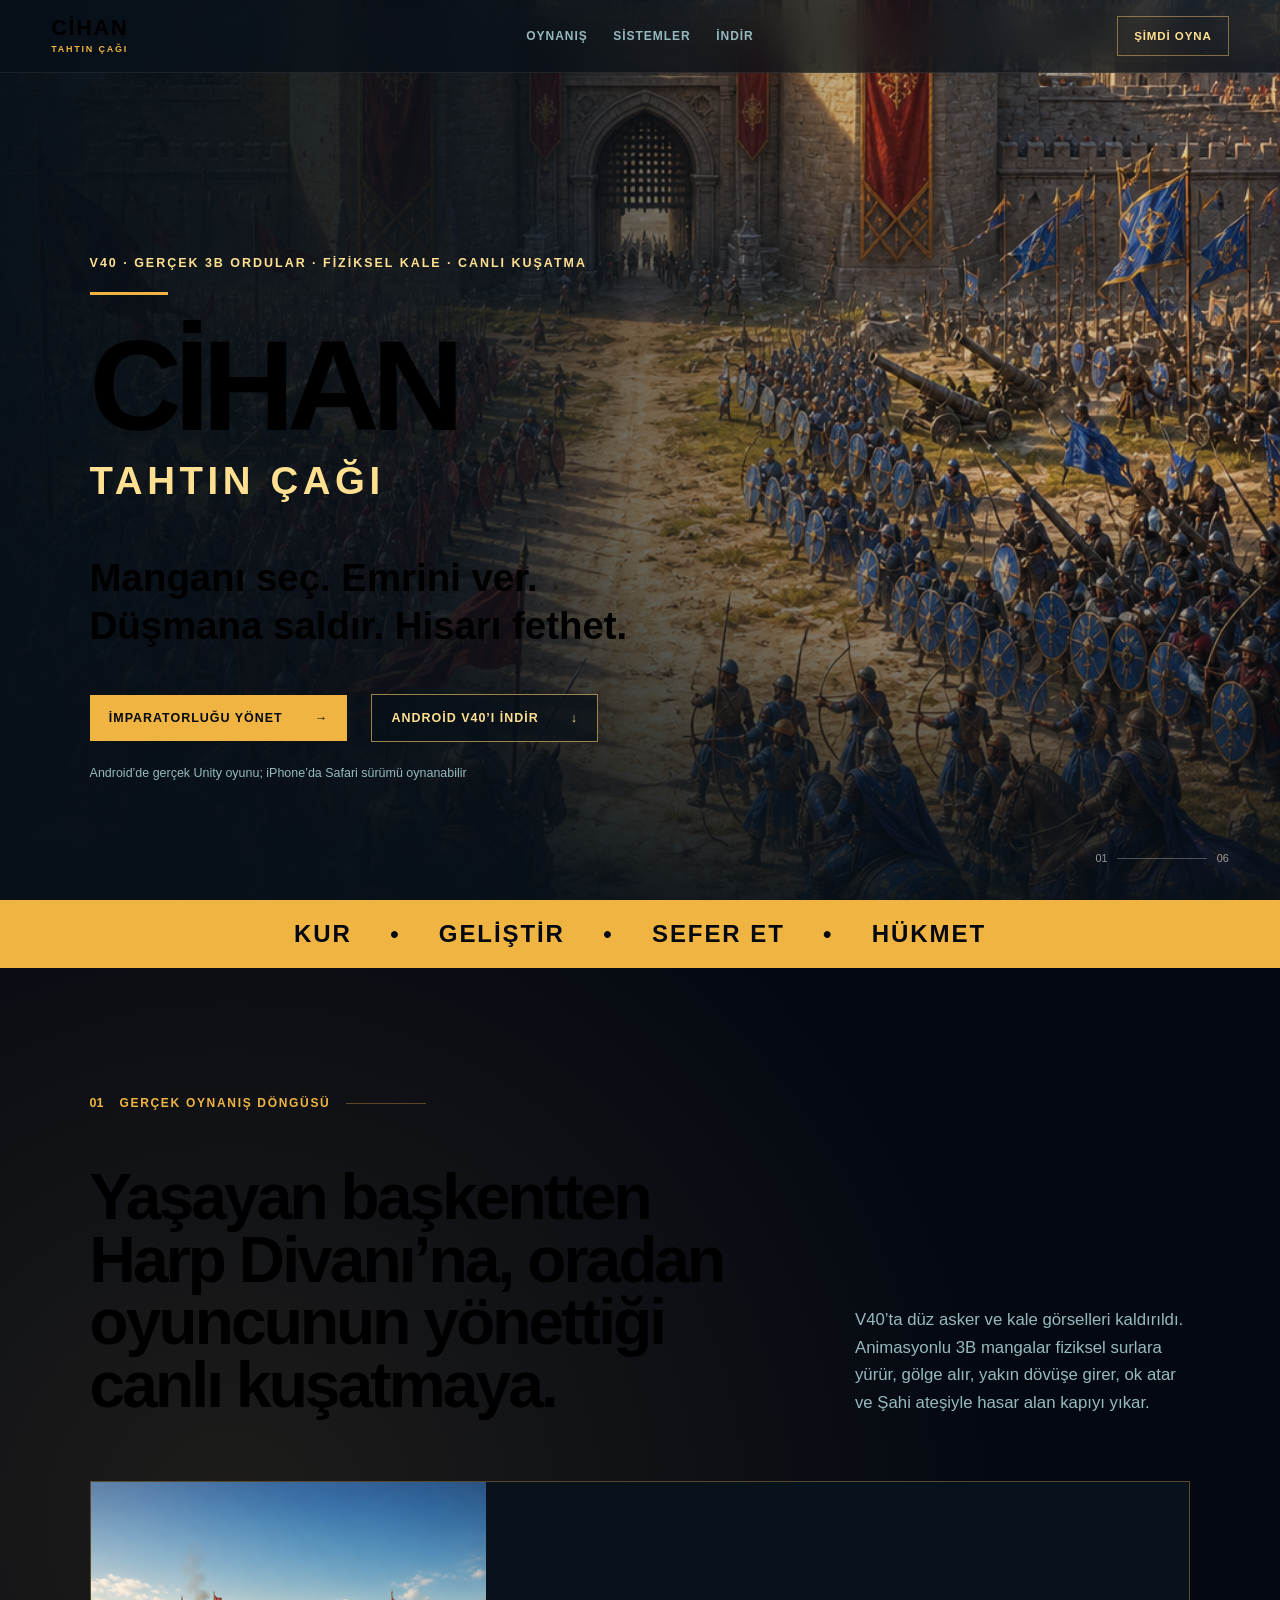
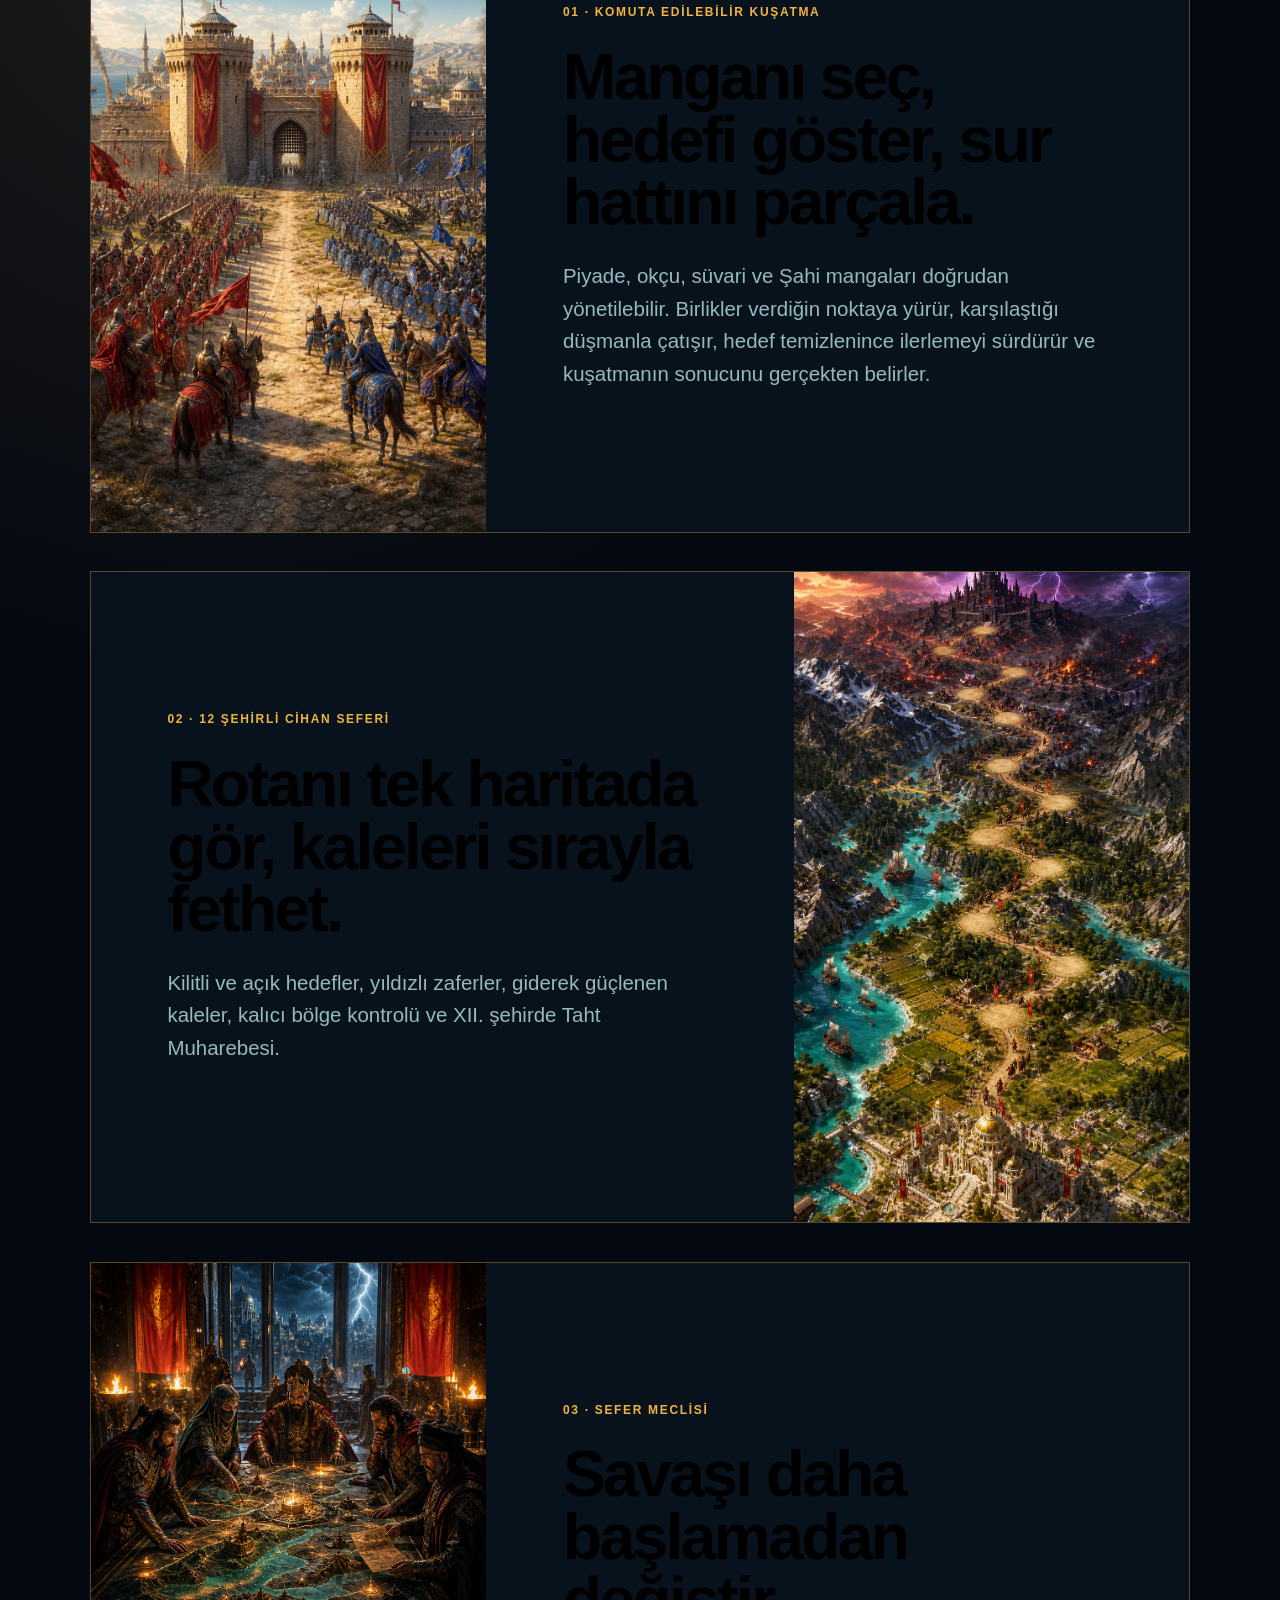
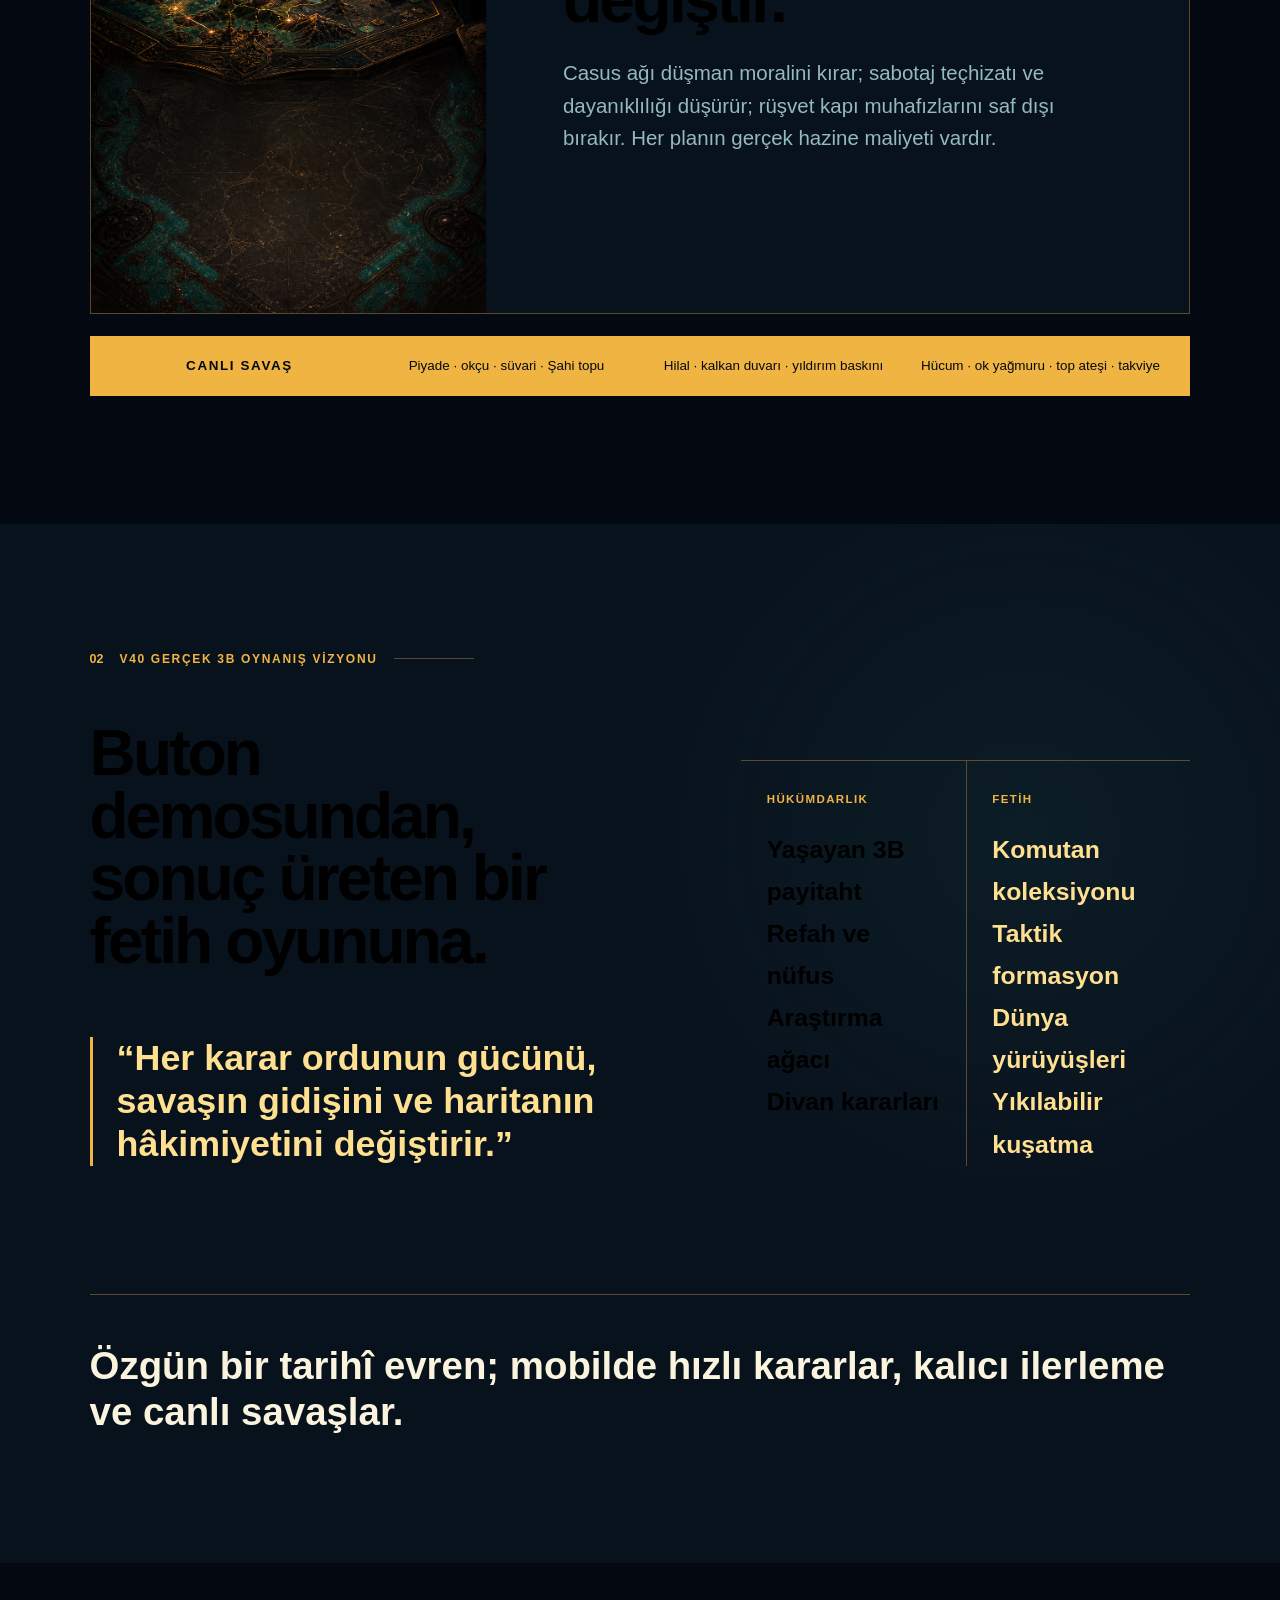
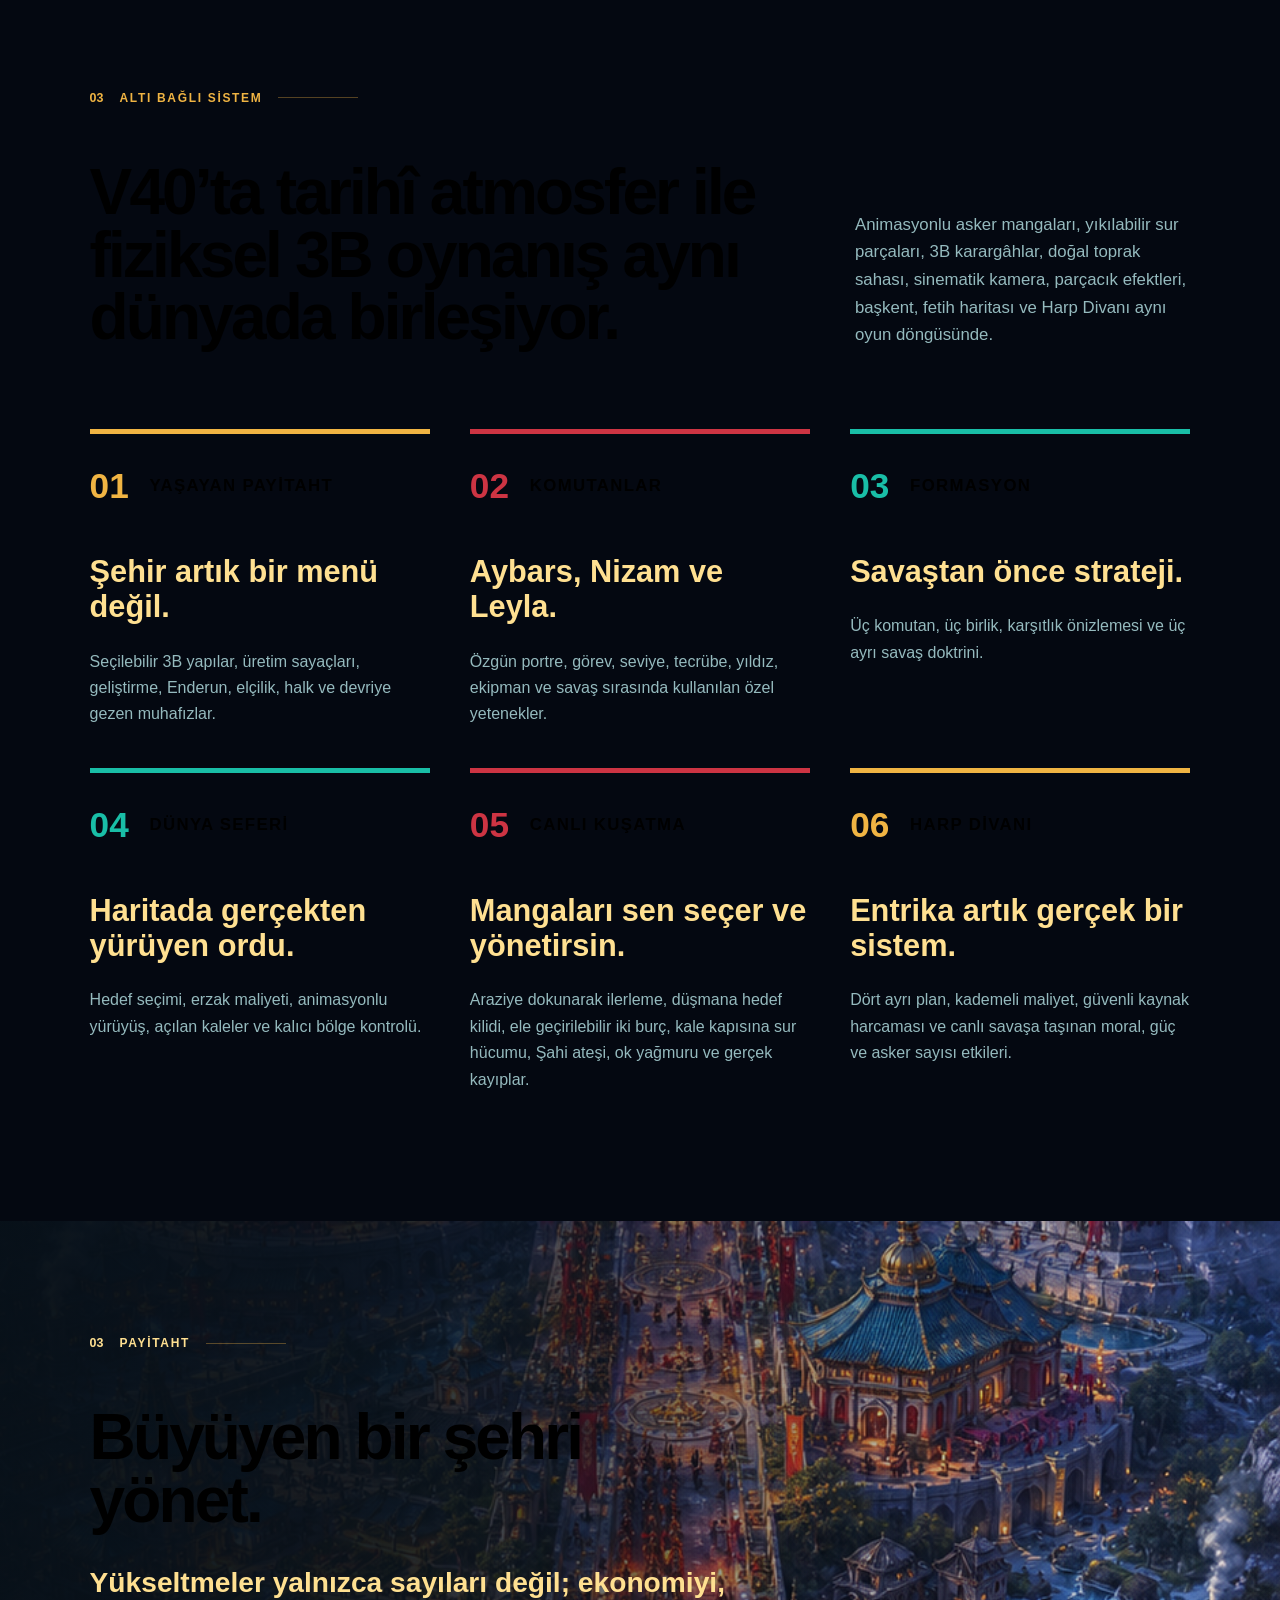
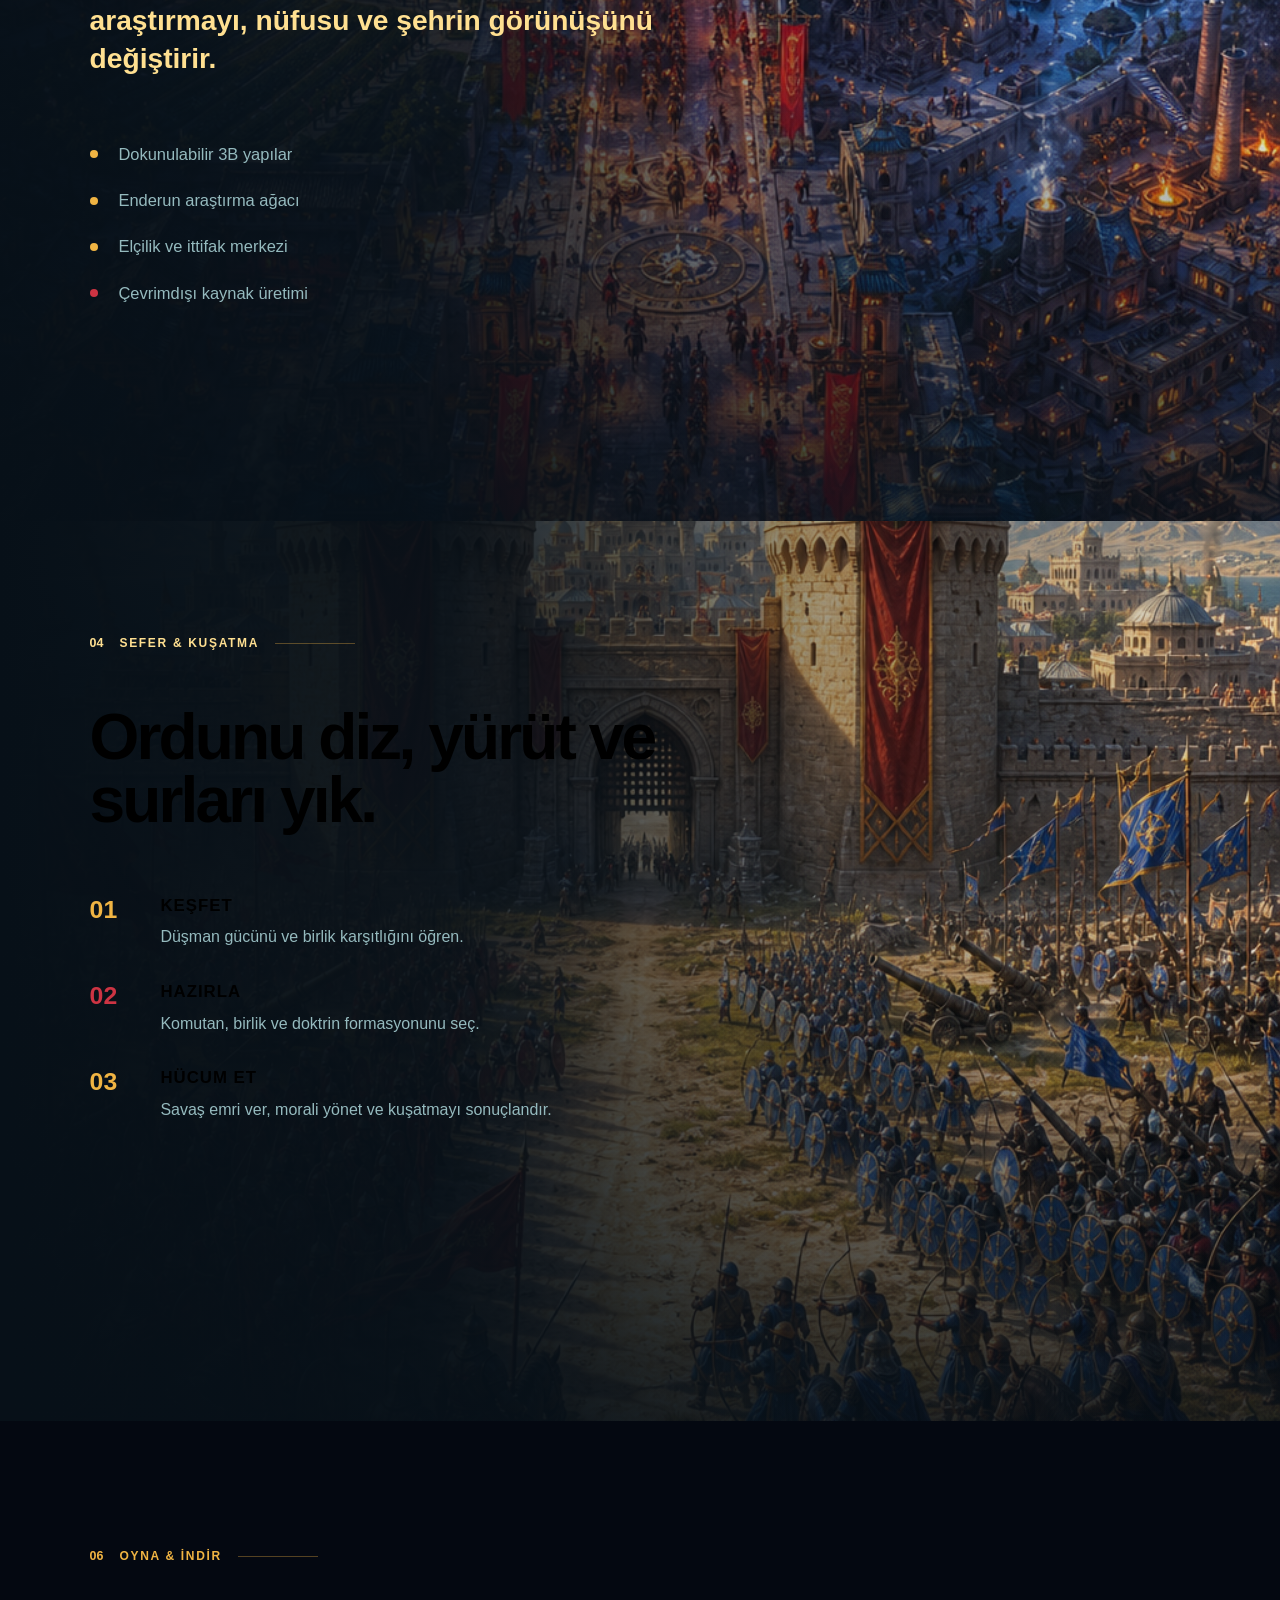
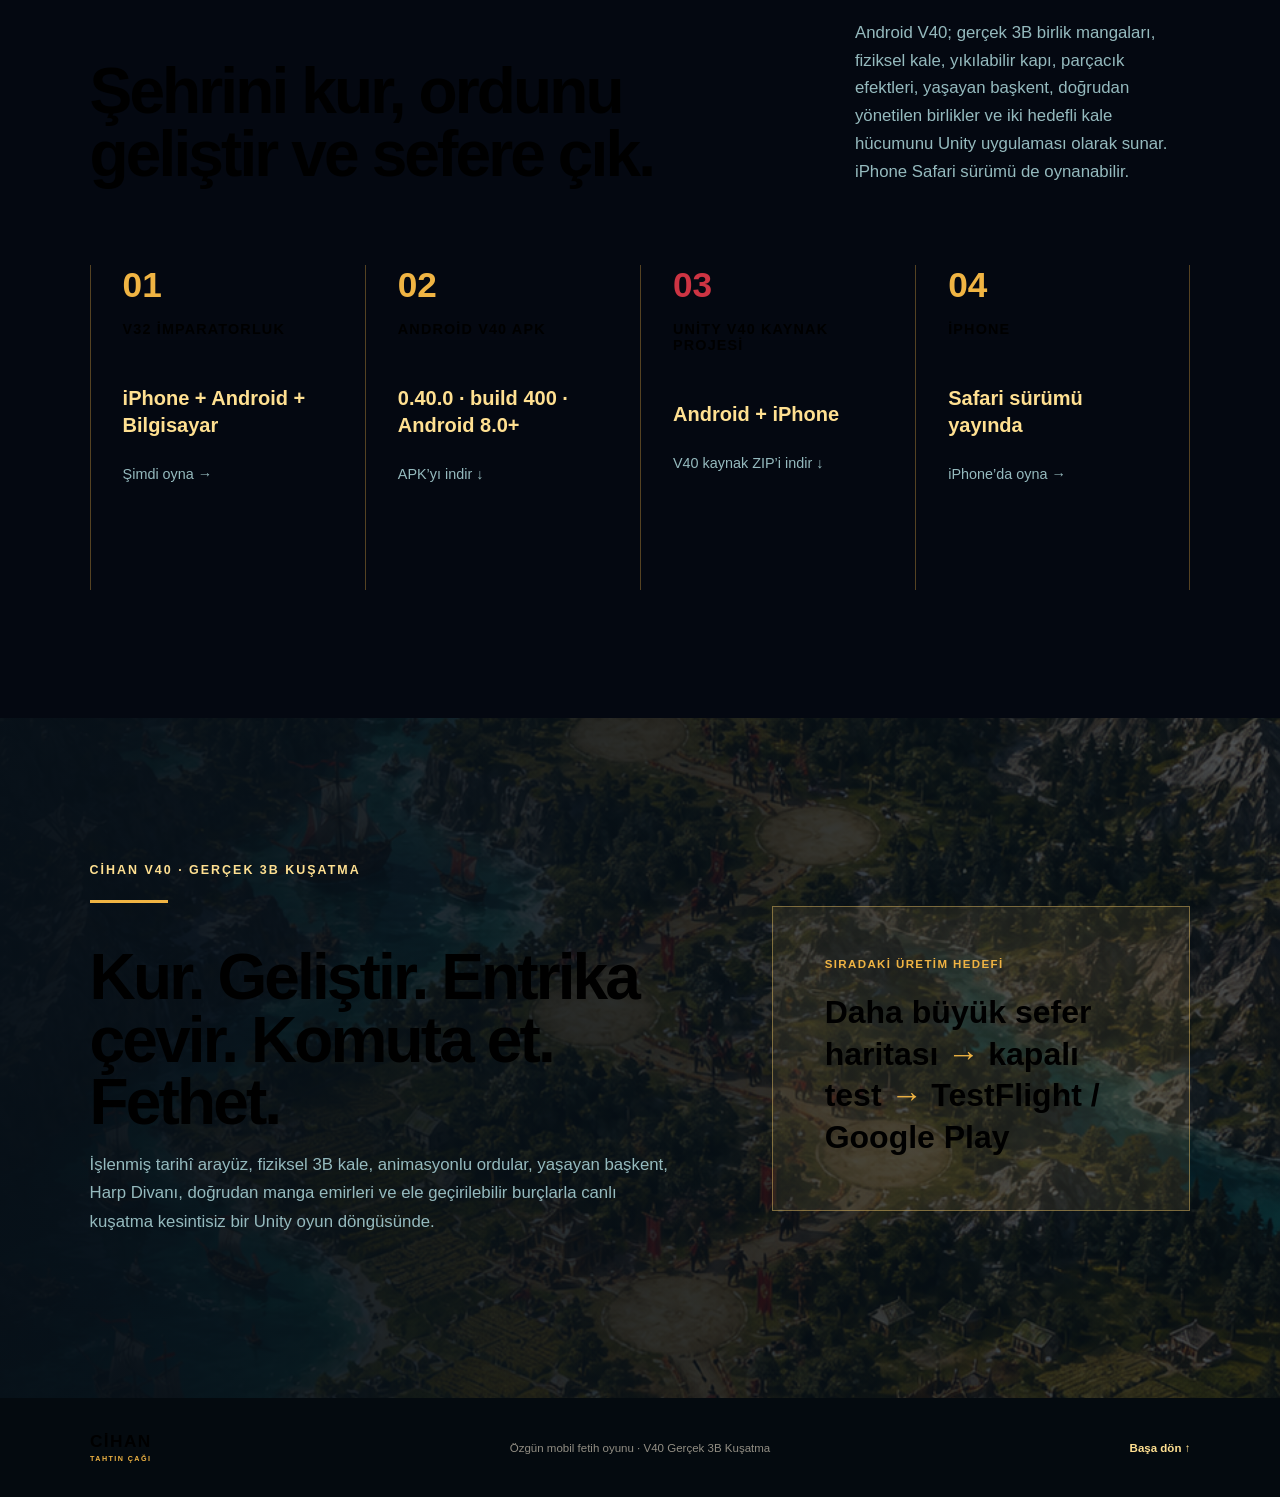
==== commit 210c91b2: "Yayınla: V40 gerçek 3B kuşatma" ====
--- a/index.html
+++ b/index.html
@@ -3,9 +3,9 @@
 <head>
   <meta charset="utf-8">
   <meta name="viewport" content="width=device-width,initial-scale=1">
-  <title>CİHAN: Tahtın Çağı — İmparatorluk Teması V39</title>
-  <meta name="description" content="Oyma altın imparatorluk arayüzü, gerçekçi kale ve kuşatma karargâhları, canlı birlik çatışmaları ve komutan emirleriyle CİHAN V39.">
-  <meta property="og:title" content="CİHAN: Tahtın Çağı — İmparatorluk Teması V39">
+  <title>CİHAN: Tahtın Çağı — Gerçek 3B Kuşatma V40</title>
+  <meta name="description" content="Animasyonlu 3B ordular, fiziksel ve yıkılabilir kale, parçacık efektleri ve canlı komutan emirleriyle CİHAN V40.">
+  <meta property="og:title" content="CİHAN: Tahtın Çağı — Gerçek 3B Kuşatma V40">
   <meta property="og:description" content="Manganı yönet. Burçları ele geçir. Şahi ateşiyle suru yar ve kale beyini düşür.">
   <meta property="og:type" content="website">
   <meta property="og:image" content="https://selinturkmen1184-web.github.io/cihan-tahtin-cagi/cihan-battle-briefing-v37.png">
@@ -23,13 +23,13 @@
   <section class="hero" id="top" aria-labelledby="hero-title">
     <div class="hero-scrim"></div>
     <div class="hero-content">
-      <p class="eyebrow">V39 · İMPARATORLUK TEMASI · CANLI KOMUTA · KALE FETHİ</p>
+      <p class="eyebrow">V40 · GERÇEK 3B ORDULAR · FİZİKSEL KALE · CANLI KUŞATMA</p>
       <div class="gold-line"></div>
       <h1 id="hero-title"><span>CİHAN</span><em>TAHTIN ÇAĞI</em></h1>
       <p class="hero-statement">Manganı seç. Emrini ver.<br>Düşmana saldır. Hisarı fethet.</p>
       <div class="hero-actions">
         <a class="primary-button" href="./play/?v=32">İmparatorluğu Yönet <span aria-hidden="true">→</span></a>
-        <a class="primary-button secondary-button" href="https://github.com/selinturkmen1184-web/cihan-tahtin-cagi/releases/download/v39/Cihan-Tahtin-Cagi-v39.apk">Android V39’u İndir <span aria-hidden="true">↓</span></a>
+        <a class="primary-button secondary-button" href="https://github.com/selinturkmen1184-web/cihan-tahtin-cagi/releases/download/v40/Cihan-Tahtin-Cagi-v40.apk">Android V40’ı İndir <span aria-hidden="true">↓</span></a>
         <span>Android’de gerçek Unity oyunu; iPhone’da Safari sürümü oynanabilir</span>
       </div>
     </div>
@@ -40,10 +40,10 @@
 
   <section class="section playable-section" id="oynanis">
     <div class="section-kicker"><span>01</span><p>GERÇEK OYNANIŞ DÖNGÜSÜ</p></div>
-    <div class="section-heading-row"><h2>Yaşayan başkentten Harp Divanı’na, oradan oyuncunun yönettiği canlı kuşatmaya.</h2><p>V39’da gerçekçi kale ve kuşatma alanı; oyma altın, eskitilmiş bronz, lacivert deri ve kızıl sancaktan oluşan bütünlüklü imparatorluk arayüzüyle birleşir. Piyade, okçu, süvari ve Şahi mangasını yönet; burçları ele geçir ve kale beyini düşür.</p></div>
+    <div class="section-heading-row"><h2>Yaşayan başkentten Harp Divanı’na, oradan oyuncunun yönettiği canlı kuşatmaya.</h2><p>V40’ta düz asker ve kale görselleri kaldırıldı. Animasyonlu 3B mangalar fiziksel surlara yürür, gölge alır, yakın dövüşe girer, ok atar ve Şahi ateşiyle hasar alan kapıyı yıkar.</p></div>
     <div class="playable-grid">
       <article class="playable-card">
-        <img src="./cihan-battle-briefing-v37.png" alt="CİHAN V39 imparatorluk temalı gerçekçi kale kuşatması, karşılıklı ordular, süvari ve Şahi topları">
+        <img src="./cihan-battle-briefing-v37.png" alt="CİHAN V40 fiziksel 3B kale kuşatması, karşılıklı ordular, süvari ve Şahi topları">
         <div><span>01 · KOMUTA EDİLEBİLİR KUŞATMA</span><h3>Manganı seç, hedefi göster, sur hattını parçala.</h3><p>Piyade, okçu, süvari ve Şahi mangaları doğrudan yönetilebilir. Birlikler verdiğin noktaya yürür, karşılaştığı düşmanla çatışır, hedef temizlenince ilerlemeyi sürdürür ve kuşatmanın sonucunu gerçekten belirler.</p></div>
       </article>
       <article class="playable-card reverse">
@@ -59,7 +59,7 @@
   </section>
 
   <section class="section vision-section" id="vizyon">
-    <div class="section-kicker"><span>02</span><p>V39 İMPARATORLUK TEMASI VİZYONU</p></div>
+    <div class="section-kicker"><span>02</span><p>V40 GERÇEK 3B OYNANIŞ VİZYONU</p></div>
     <div class="vision-grid">
       <div>
         <h2>Buton demosundan, sonuç üreten bir fetih oyununa.</h2>
@@ -75,7 +75,7 @@
 
   <section class="section systems-section" id="sistemler">
     <div class="section-kicker"><span>03</span><p>ALTI BAĞLI SİSTEM</p></div>
-    <div class="section-heading-row"><h2>V39’da tarihî atmosfer ile canlı oynanış aynı dünyada birleşiyor.</h2><p>Yüksek ayrıntılı savaş çerçevesi ve işlenmiş komut plakaları; gerçekçi kale, karargâh, doğal toprak sahası, sinematik kamera, başkent, fetih haritası ve Harp Divanı’nı aynı görsel dilde topluyor.</p></div>
+    <div class="section-heading-row"><h2>V40’ta tarihî atmosfer ile fiziksel 3B oynanış aynı dünyada birleşiyor.</h2><p>Animasyonlu asker mangaları, yıkılabilir sur parçaları, 3B karargâhlar, doğal toprak sahası, sinematik kamera, parçacık efektleri, başkent, fetih haritası ve Harp Divanı aynı oyun döngüsünde.</p></div>
     <div class="system-grid">
       <article class="system gold"><div class="system-top"><span>01</span><h3>Yaşayan Payitaht</h3></div><h4>Şehir artık bir menü değil.</h4><p>Seçilebilir 3B yapılar, üretim sayaçları, geliştirme, Enderun, elçilik, halk ve devriye gezen muhafızlar.</p></article>
       <article class="system crimson"><div class="system-top"><span>02</span><h3>Komutanlar</h3></div><h4>Aybars, Nizam ve Leyla.</h4><p>Özgün portre, görev, seviye, tecrübe, yıldız, ekipman ve savaş sırasında kullanılan özel yetenekler.</p></article>
@@ -111,21 +111,21 @@
 
   <section class="section roadmap-section" id="indir">
     <div class="section-kicker"><span>06</span><p>OYNA &amp; İNDİR</p></div>
-    <div class="section-heading-row"><h2>Şehrini kur, ordunu geliştir ve sefere çık.</h2><p>Android V39; yüksek çözünürlüklü imparatorluk temalı kuşatma sahnesi, yaşayan başkent, animasyonlu sefer ordusu, doğrudan yönetilen birlikler ve iki hedefli kale hücumunu Unity uygulaması olarak sunar. iPhone Safari sürümü de oynanabilir.</p></div>
+    <div class="section-heading-row"><h2>Şehrini kur, ordunu geliştir ve sefere çık.</h2><p>Android V40; gerçek 3B birlik mangaları, fiziksel kale, yıkılabilir kapı, parçacık efektleri, yaşayan başkent, doğrudan yönetilen birlikler ve iki hedefli kale hücumunu Unity uygulaması olarak sunar. iPhone Safari sürümü de oynanabilir.</p></div>
     <div class="phase-grid">
       <article><span>01</span><h3>V32 İmparatorluk</h3><h4>iPhone + Android + Bilgisayar</h4><p><a href="./play/?v=32">Şimdi oyna →</a></p></article>
-      <article><span>02</span><h3>Android V39 APK</h3><h4>0.39.0 · build 390 · Android 8.0+</h4><p><a href="https://github.com/selinturkmen1184-web/cihan-tahtin-cagi/releases/download/v39/Cihan-Tahtin-Cagi-v39.apk">APK’yı indir ↓</a></p></article>
-      <article><span>03</span><h3>Unity V39 Kaynak Projesi</h3><h4>Android + iPhone</h4><p><a href="https://github.com/selinturkmen1184-web/cihan-tahtin-cagi/releases/download/v39/Cihan-Tahtin-Cagi-Unity-V39-Kaynak.zip">V39 kaynak ZIP’i indir ↓</a></p></article>
+      <article><span>02</span><h3>Android V40 APK</h3><h4>0.40.0 · build 400 · Android 8.0+</h4><p><a href="https://github.com/selinturkmen1184-web/cihan-tahtin-cagi/releases/download/v40/Cihan-Tahtin-Cagi-v40.apk">APK’yı indir ↓</a></p></article>
+      <article><span>03</span><h3>Unity V40 Kaynak Projesi</h3><h4>Android + iPhone</h4><p><a href="https://github.com/selinturkmen1184-web/cihan-tahtin-cagi/releases/download/v40/Cihan-Tahtin-Cagi-Unity-V40-Kaynak.zip">V40 kaynak ZIP’i indir ↓</a></p></article>
       <article><span>04</span><h3>iPhone</h3><h4>Safari sürümü yayında</h4><p><a href="./play/?v=32">iPhone’da oyna →</a></p></article>
     </div>
   </section>
 
   <section class="decision-section">
-    <div><p class="eyebrow">CİHAN V39 · İMPARATORLUK TEMASI</p><div class="gold-line"></div><h2>Kur. Geliştir. Entrika çevir. Komuta et. Fethet.</h2><p>İşlenmiş tarihî arayüz, gerçekçi kuşatma sahnesi, yaşayan başkent, Harp Divanı, doğrudan manga emirleri ve ele geçirilebilir burçlarla canlı kuşatma kesintisiz bir Unity oyun döngüsünde.</p></div>
+    <div><p class="eyebrow">CİHAN V40 · GERÇEK 3B KUŞATMA</p><div class="gold-line"></div><h2>Kur. Geliştir. Entrika çevir. Komuta et. Fethet.</h2><p>İşlenmiş tarihî arayüz, fiziksel 3B kale, animasyonlu ordular, yaşayan başkent, Harp Divanı, doğrudan manga emirleri ve ele geçirilebilir burçlarla canlı kuşatma kesintisiz bir Unity oyun döngüsünde.</p></div>
     <aside><p>Sıradaki üretim hedefi</p><h3>Daha büyük sefer haritası <span>→</span> kapalı test <span>→</span> TestFlight / Google Play</h3></aside>
   </section>
 
-  <footer><div class="wordmark footer-mark"><span>CİHAN</span><small>TAHTIN ÇAĞI</small></div><p>Özgün mobil fetih oyunu · V39 İmparatorluk Teması</p><a href="#top">Başa dön ↑</a></footer>
+  <footer><div class="wordmark footer-mark"><span>CİHAN</span><small>TAHTIN ÇAĞI</small></div><p>Özgün mobil fetih oyunu · V40 Gerçek 3B Kuşatma</p><a href="#top">Başa dön ↑</a></footer>
 </main>
 </body>
 </html>
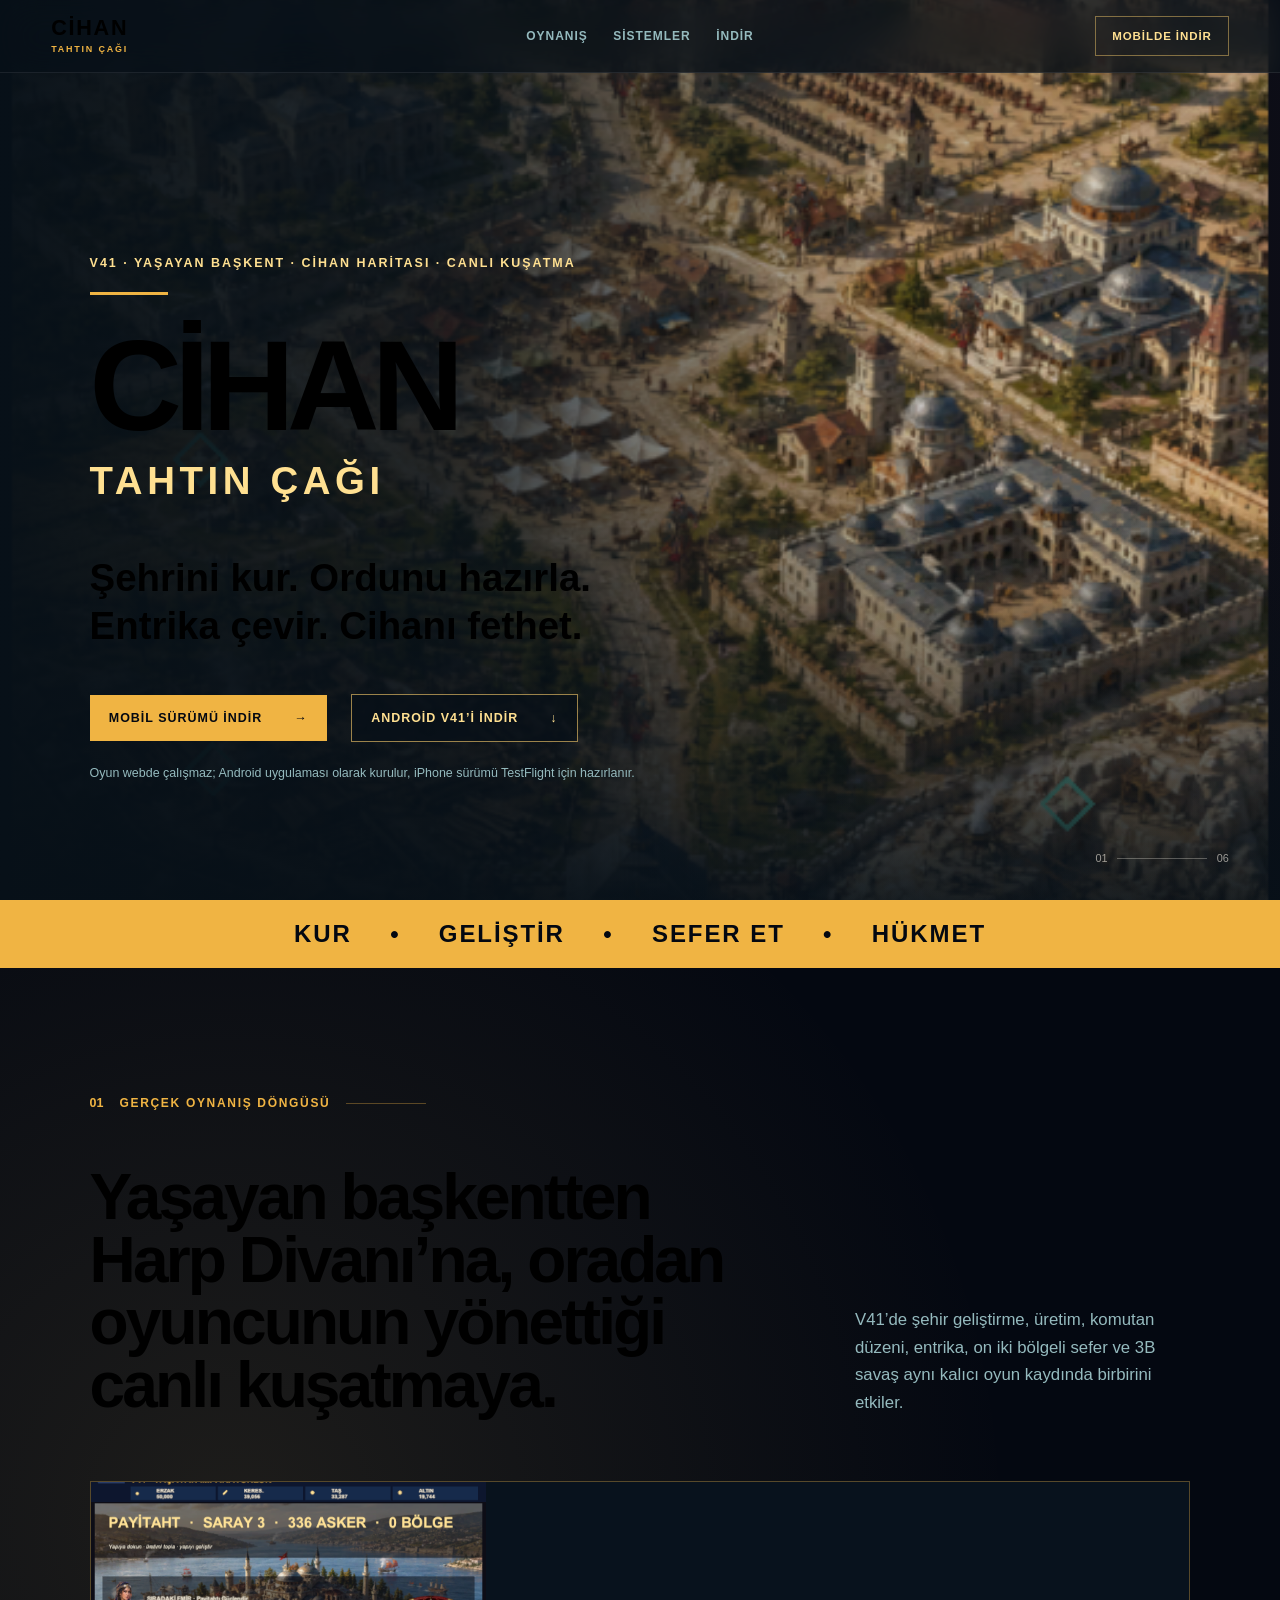
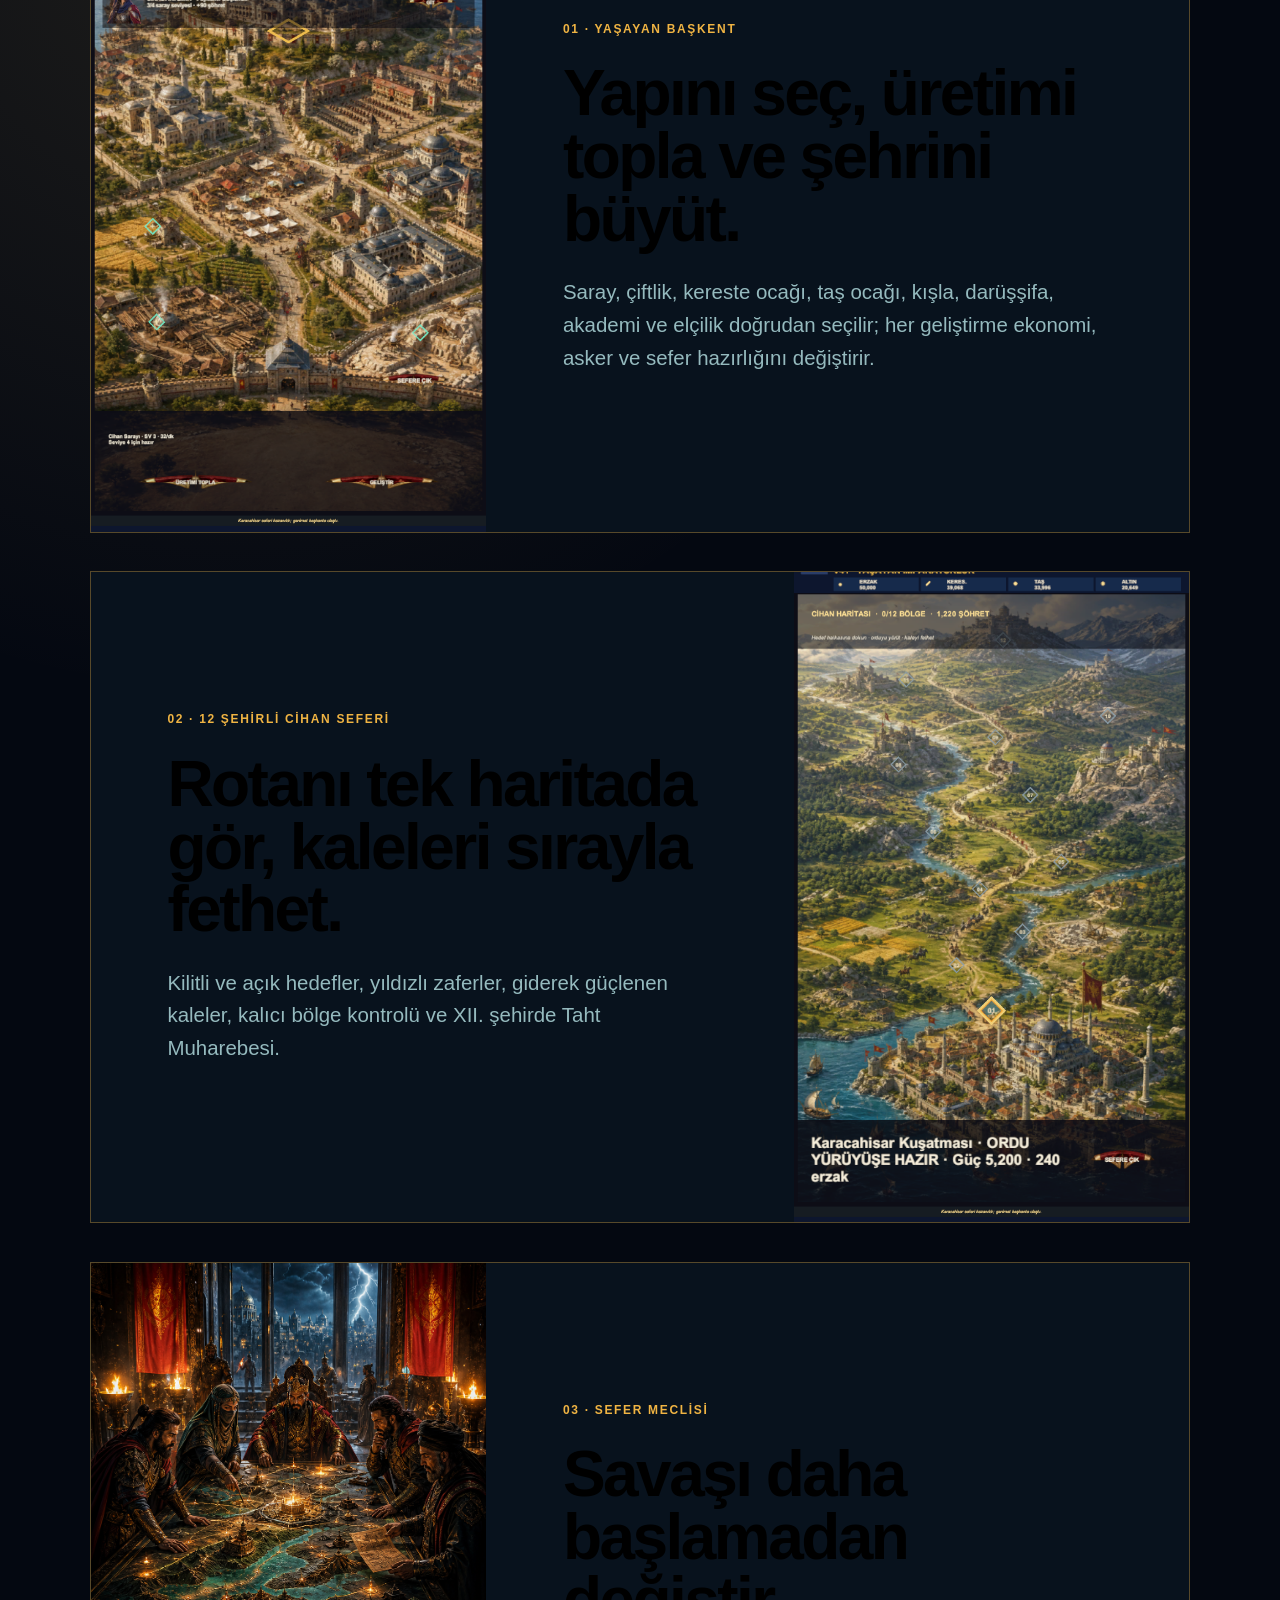
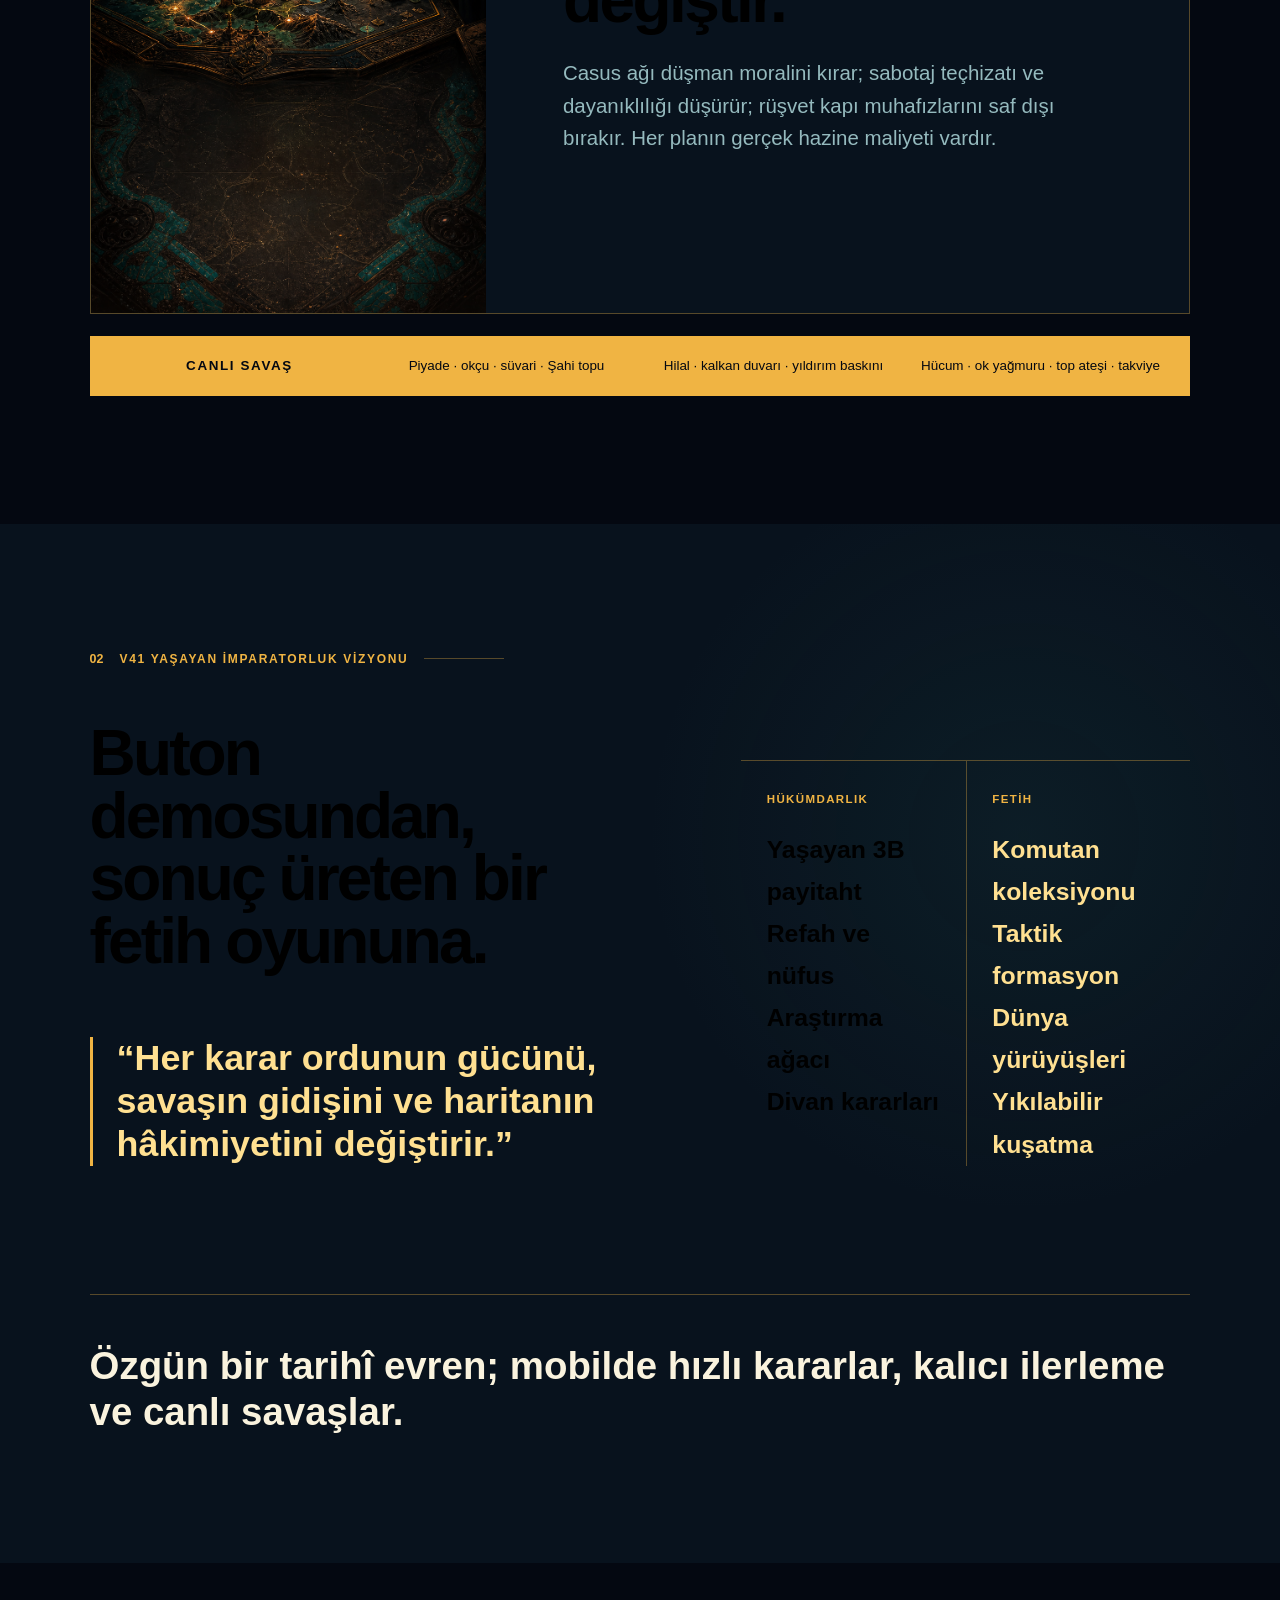
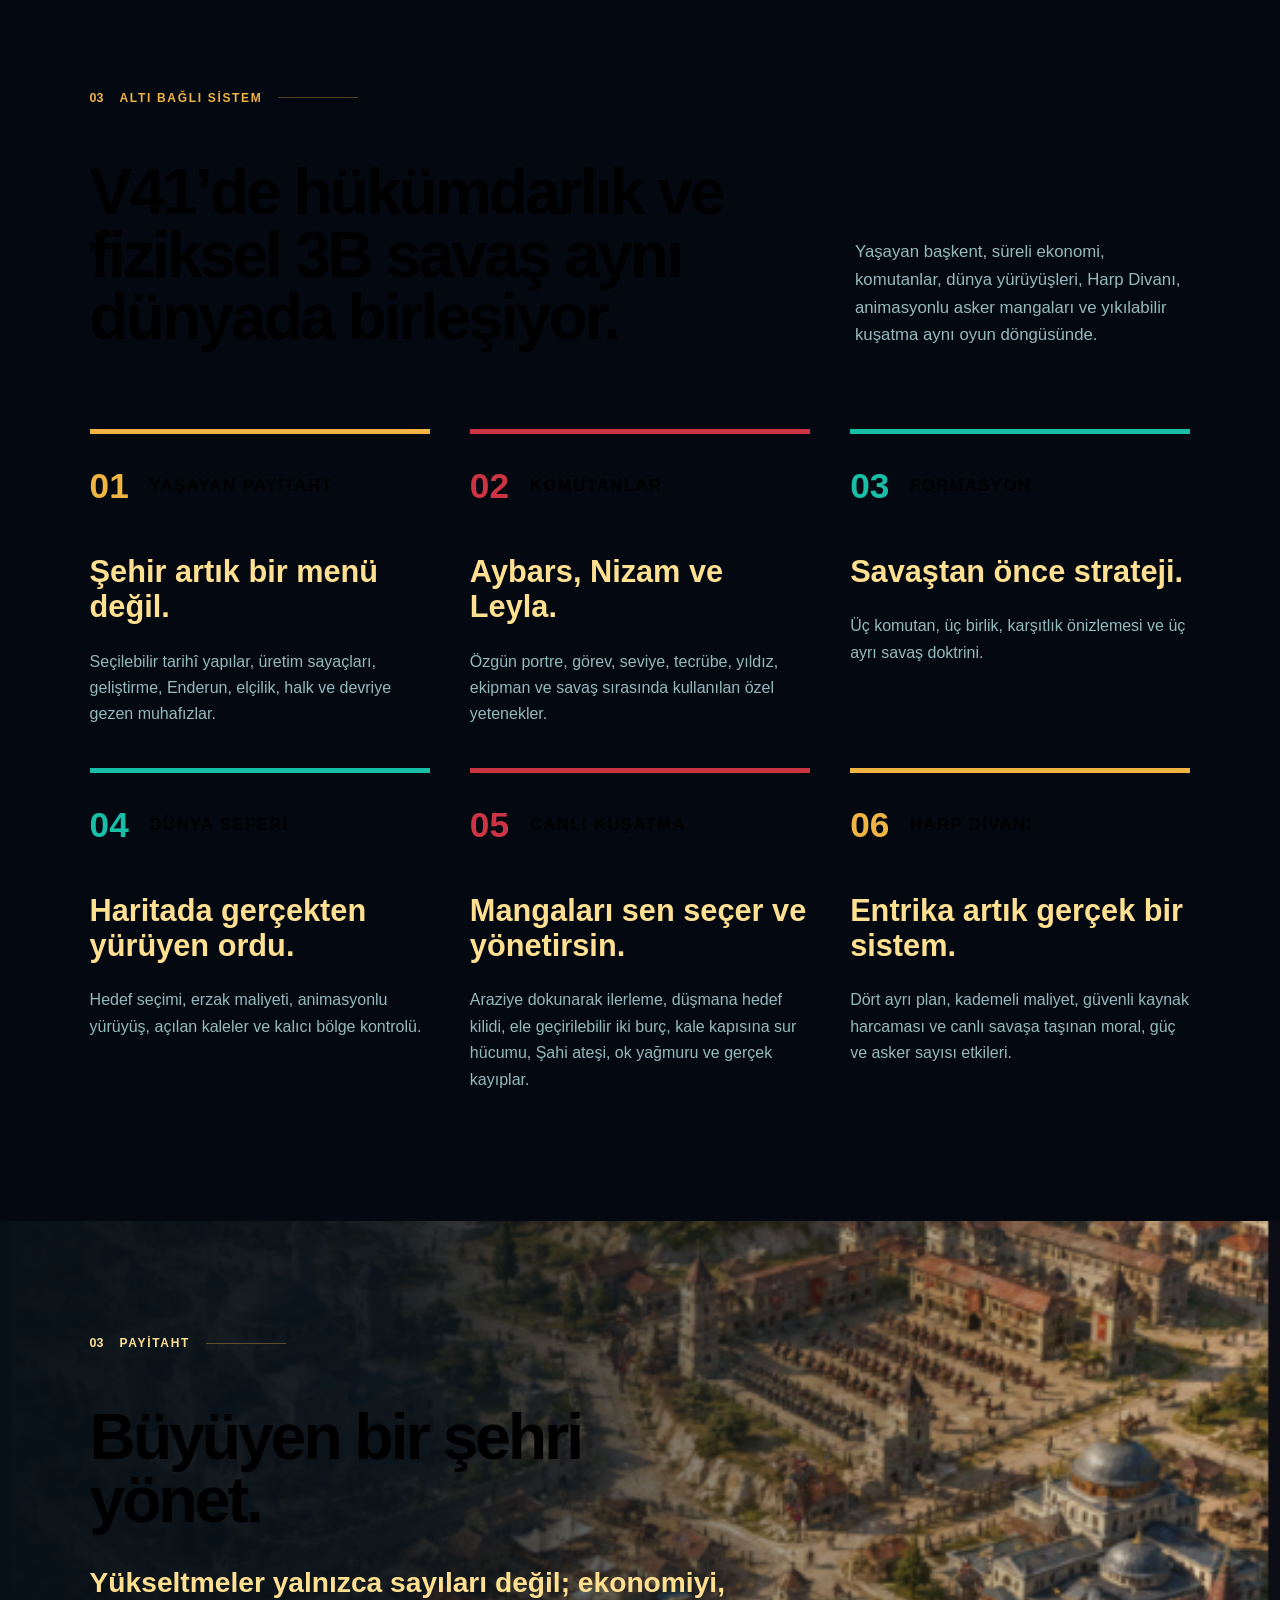
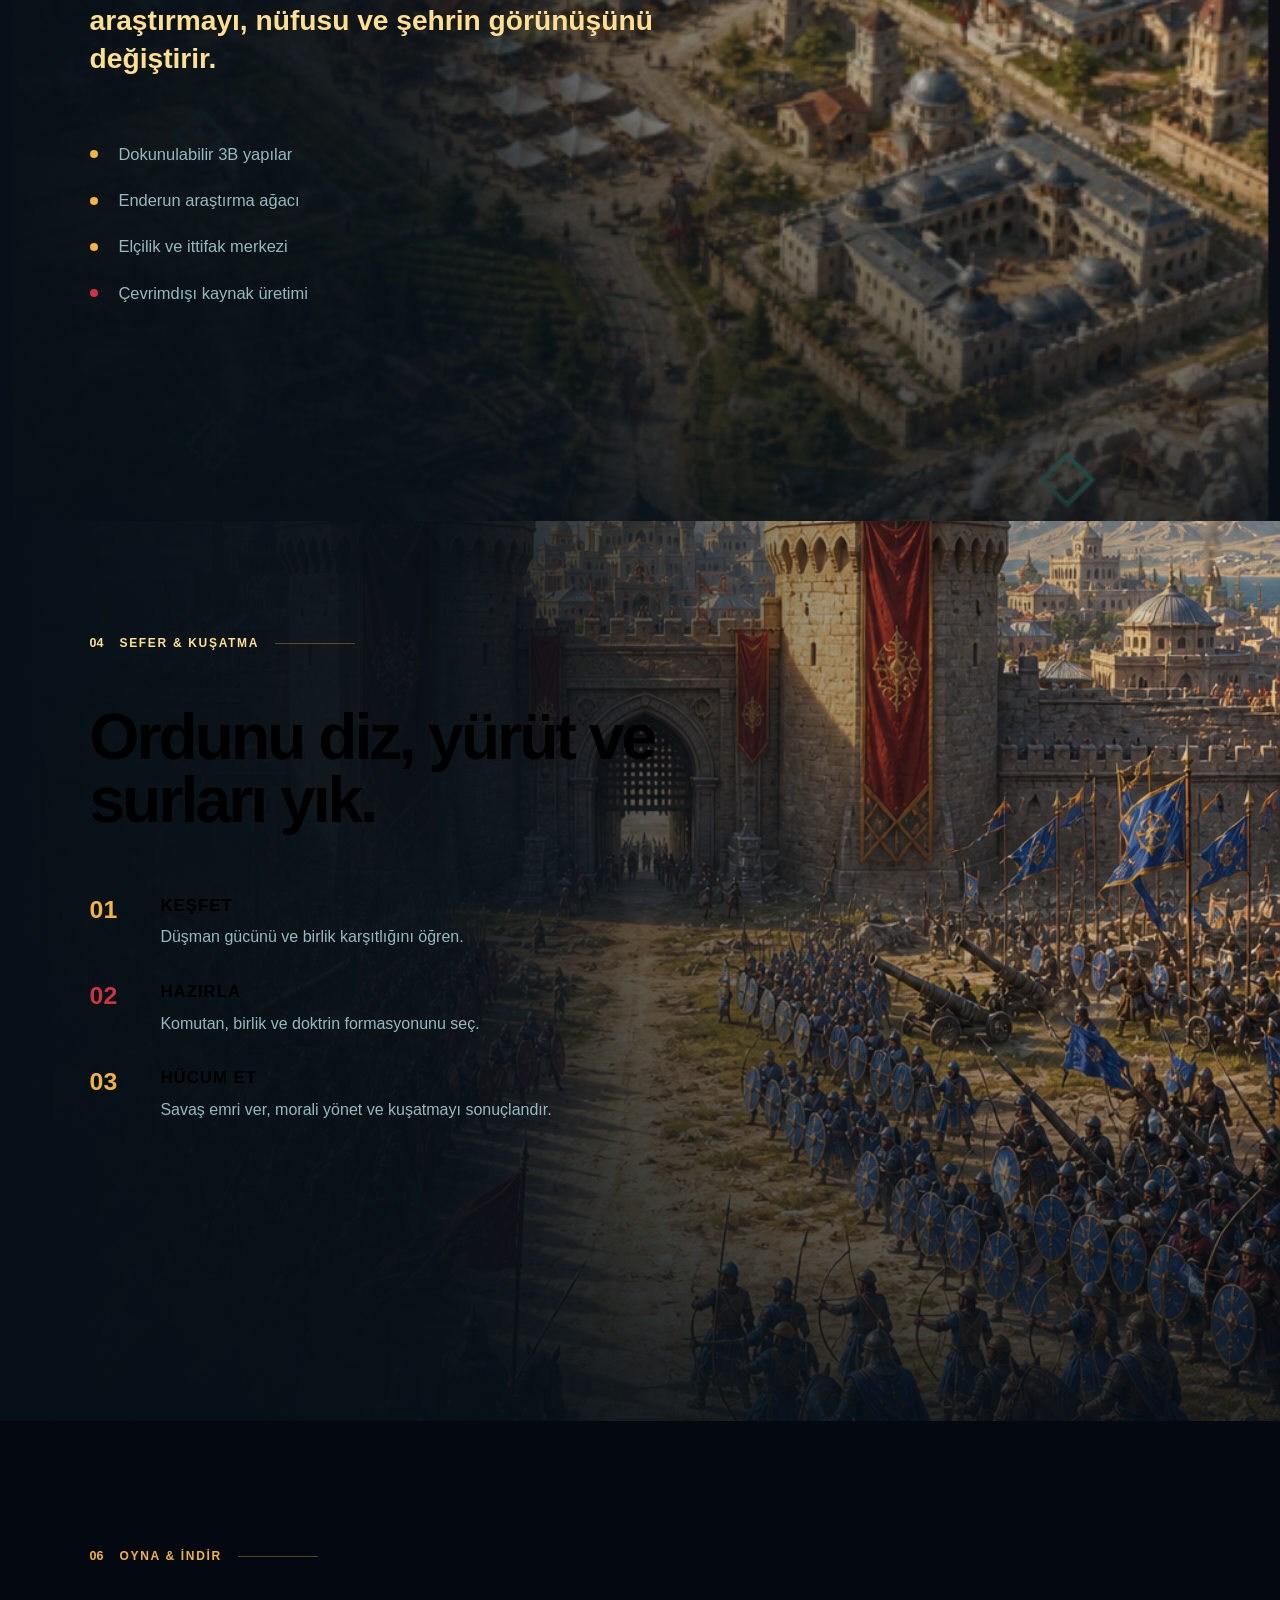
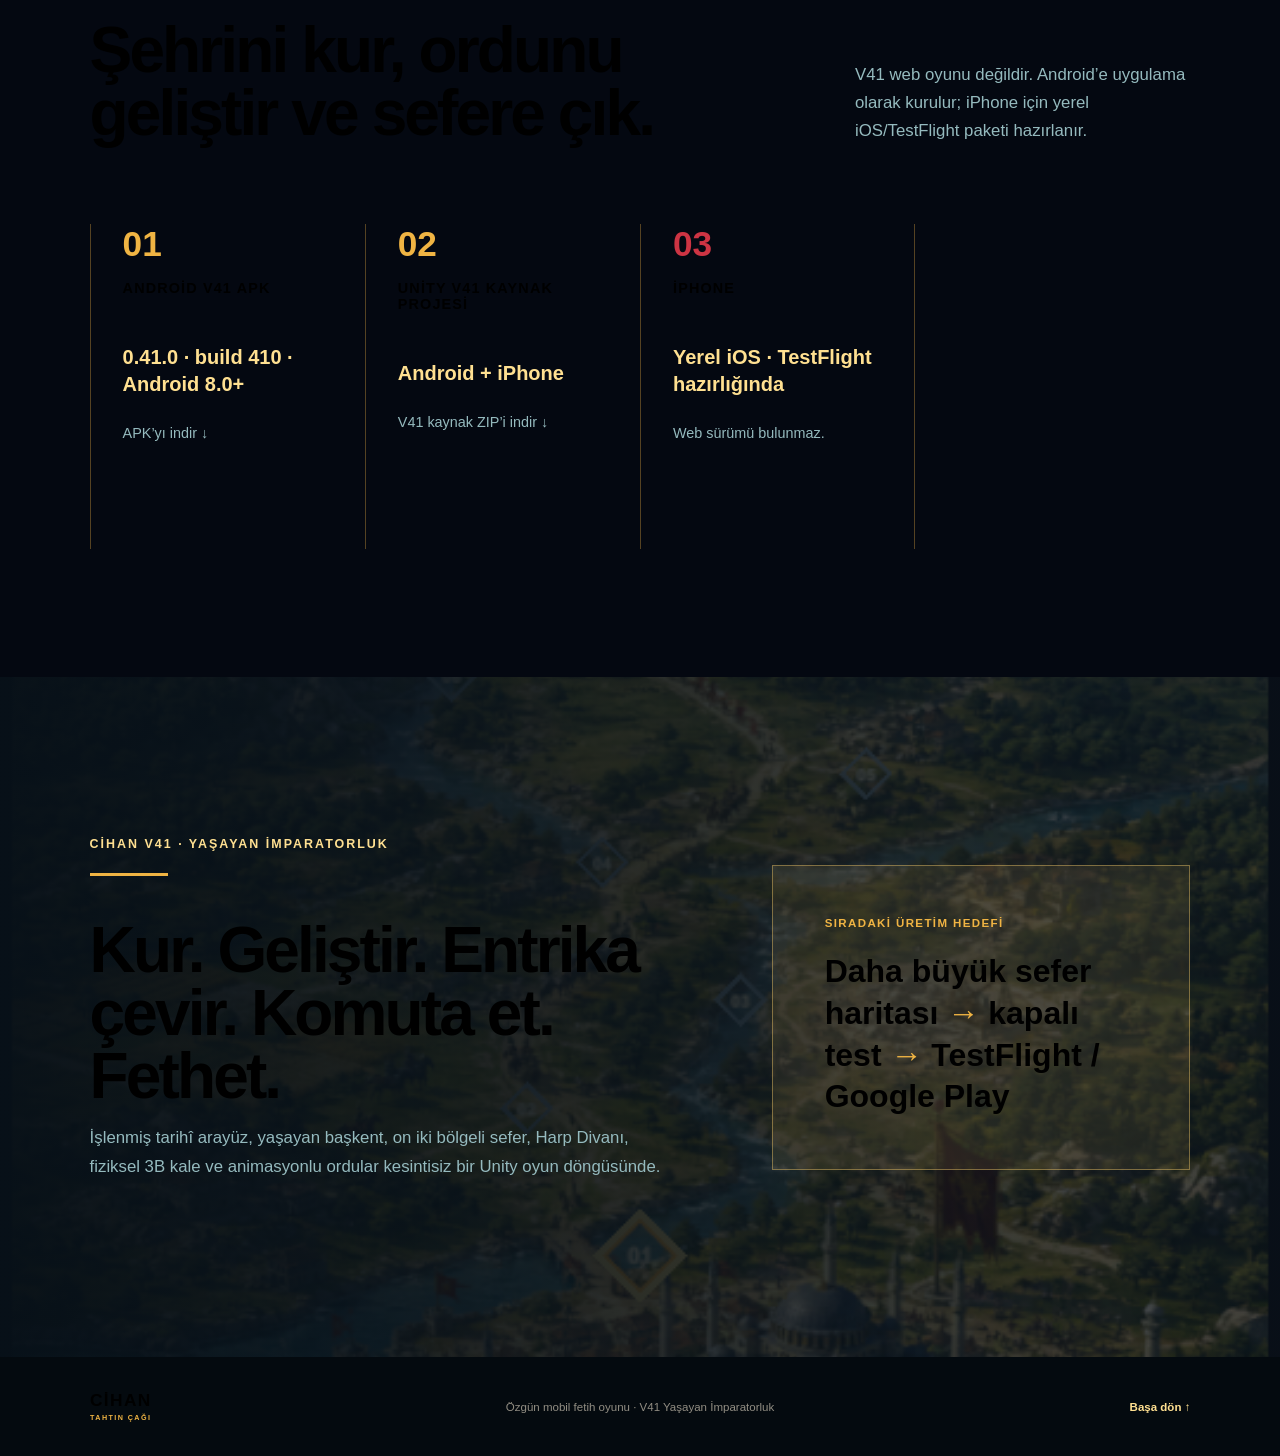
==== commit 904f86f7: "Yayınla: V41 mobil imparatorluk" ====
--- a/index.html
+++ b/index.html
@@ -3,12 +3,12 @@
 <head>
   <meta charset="utf-8">
   <meta name="viewport" content="width=device-width,initial-scale=1">
-  <title>CİHAN: Tahtın Çağı — Gerçek 3B Kuşatma V40</title>
-  <meta name="description" content="Animasyonlu 3B ordular, fiziksel ve yıkılabilir kale, parçacık efektleri ve canlı komutan emirleriyle CİHAN V40.">
-  <meta property="og:title" content="CİHAN: Tahtın Çağı — Gerçek 3B Kuşatma V40">
-  <meta property="og:description" content="Manganı yönet. Burçları ele geçir. Şahi ateşiyle suru yar ve kale beyini düşür.">
+  <title>CİHAN: Tahtın Çağı — Yaşayan İmparatorluk V41</title>
+  <meta name="description" content="Yaşayan başkent, on iki bölgeli sefer haritası, entrika, komutanlar ve gerçek zamanlı kuşatmayla CİHAN V41 mobil oyunu.">
+  <meta property="og:title" content="CİHAN: Tahtın Çağı — Yaşayan İmparatorluk V41">
+  <meta property="og:description" content="Şehrini kur, ordunu hazırla, entrika çevir ve kaleleri fethet.">
   <meta property="og:type" content="website">
-  <meta property="og:image" content="https://selinturkmen1184-web.github.io/cihan-tahtin-cagi/cihan-battle-briefing-v37.png">
+  <meta property="og:image" content="https://selinturkmen1184-web.github.io/cihan-tahtin-cagi/cihan-v41-capital.png">
   <link rel="canonical" href="https://selinturkmen1184-web.github.io/cihan-tahtin-cagi/">
   <link rel="stylesheet" href="./styles.css">
 </head>
@@ -17,20 +17,20 @@
   <header class="site-header">
     <a class="wordmark" href="#top" aria-label="Cihan ana sayfa"><span>CİHAN</span><small>TAHTIN ÇAĞI</small></a>
     <nav aria-label="Ana menü"><a href="#oynanis">Oynanış</a><a href="#sistemler">Sistemler</a><a href="#indir">İndir</a></nav>
-    <a class="header-cta" href="./play/?v=32">Şimdi Oyna</a>
+    <a class="header-cta" href="#indir">Mobilde İndir</a>
   </header>
 
   <section class="hero" id="top" aria-labelledby="hero-title">
     <div class="hero-scrim"></div>
     <div class="hero-content">
-      <p class="eyebrow">V40 · GERÇEK 3B ORDULAR · FİZİKSEL KALE · CANLI KUŞATMA</p>
+      <p class="eyebrow">V41 · YAŞAYAN BAŞKENT · CİHAN HARİTASI · CANLI KUŞATMA</p>
       <div class="gold-line"></div>
       <h1 id="hero-title"><span>CİHAN</span><em>TAHTIN ÇAĞI</em></h1>
-      <p class="hero-statement">Manganı seç. Emrini ver.<br>Düşmana saldır. Hisarı fethet.</p>
+      <p class="hero-statement">Şehrini kur. Ordunu hazırla.<br>Entrika çevir. Cihanı fethet.</p>
       <div class="hero-actions">
-        <a class="primary-button" href="./play/?v=32">İmparatorluğu Yönet <span aria-hidden="true">→</span></a>
-        <a class="primary-button secondary-button" href="https://github.com/selinturkmen1184-web/cihan-tahtin-cagi/releases/download/v40/Cihan-Tahtin-Cagi-v40.apk">Android V40’ı İndir <span aria-hidden="true">↓</span></a>
-        <span>Android’de gerçek Unity oyunu; iPhone’da Safari sürümü oynanabilir</span>
+        <a class="primary-button" href="#indir">Mobil Sürümü İndir <span aria-hidden="true">→</span></a>
+        <a class="primary-button secondary-button" href="https://github.com/selinturkmen1184-web/cihan-tahtin-cagi/releases/download/v41/Cihan-Tahtin-Cagi-v41.apk">Android V41’i İndir <span aria-hidden="true">↓</span></a>
+        <span>Oyun webde çalışmaz; Android uygulaması olarak kurulur, iPhone sürümü TestFlight için hazırlanır.</span>
       </div>
     </div>
     <div class="hero-index" aria-hidden="true"><span>01</span><i></i><span>06</span></div>
@@ -40,14 +40,14 @@
 
   <section class="section playable-section" id="oynanis">
     <div class="section-kicker"><span>01</span><p>GERÇEK OYNANIŞ DÖNGÜSÜ</p></div>
-    <div class="section-heading-row"><h2>Yaşayan başkentten Harp Divanı’na, oradan oyuncunun yönettiği canlı kuşatmaya.</h2><p>V40’ta düz asker ve kale görselleri kaldırıldı. Animasyonlu 3B mangalar fiziksel surlara yürür, gölge alır, yakın dövüşe girer, ok atar ve Şahi ateşiyle hasar alan kapıyı yıkar.</p></div>
+    <div class="section-heading-row"><h2>Yaşayan başkentten Harp Divanı’na, oradan oyuncunun yönettiği canlı kuşatmaya.</h2><p>V41’de şehir geliştirme, üretim, komutan düzeni, entrika, on iki bölgeli sefer ve 3B savaş aynı kalıcı oyun kaydında birbirini etkiler.</p></div>
     <div class="playable-grid">
       <article class="playable-card">
-        <img src="./cihan-battle-briefing-v37.png" alt="CİHAN V40 fiziksel 3B kale kuşatması, karşılıklı ordular, süvari ve Şahi topları">
-        <div><span>01 · KOMUTA EDİLEBİLİR KUŞATMA</span><h3>Manganı seç, hedefi göster, sur hattını parçala.</h3><p>Piyade, okçu, süvari ve Şahi mangaları doğrudan yönetilebilir. Birlikler verdiğin noktaya yürür, karşılaştığı düşmanla çatışır, hedef temizlenince ilerlemeyi sürdürür ve kuşatmanın sonucunu gerçekten belirler.</p></div>
+        <img src="./cihan-v41-capital.png" alt="CİHAN V41 yaşayan başkent, saray, kışla, pazar, çiftlik ve üretim bölgeleri">
+        <div><span>01 · YAŞAYAN BAŞKENT</span><h3>Yapını seç, üretimi topla ve şehrini büyüt.</h3><p>Saray, çiftlik, kereste ocağı, taş ocağı, kışla, darüşşifa, akademi ve elçilik doğrudan seçilir; her geliştirme ekonomi, asker ve sefer hazırlığını değiştirir.</p></div>
       </article>
       <article class="playable-card reverse">
-        <img src="./world-preview-v26.png" alt="CİHAN V26 sinematik 12 bölgeli fetih haritası">
+        <img src="./cihan-v41-campaign.png" alt="CİHAN V41 on iki bölgeli yaşayan fetih haritası">
         <div><span>02 · 12 ŞEHİRLİ CİHAN SEFERİ</span><h3>Rotanı tek haritada gör, kaleleri sırayla fethet.</h3><p>Kilitli ve açık hedefler, yıldızlı zaferler, giderek güçlenen kaleler, kalıcı bölge kontrolü ve XII. şehirde Taht Muharebesi.</p></div>
       </article>
       <article class="playable-card">
@@ -59,7 +59,7 @@
   </section>
 
   <section class="section vision-section" id="vizyon">
-    <div class="section-kicker"><span>02</span><p>V40 GERÇEK 3B OYNANIŞ VİZYONU</p></div>
+    <div class="section-kicker"><span>02</span><p>V41 YAŞAYAN İMPARATORLUK VİZYONU</p></div>
     <div class="vision-grid">
       <div>
         <h2>Buton demosundan, sonuç üreten bir fetih oyununa.</h2>
@@ -75,9 +75,9 @@
 
   <section class="section systems-section" id="sistemler">
     <div class="section-kicker"><span>03</span><p>ALTI BAĞLI SİSTEM</p></div>
-    <div class="section-heading-row"><h2>V40’ta tarihî atmosfer ile fiziksel 3B oynanış aynı dünyada birleşiyor.</h2><p>Animasyonlu asker mangaları, yıkılabilir sur parçaları, 3B karargâhlar, doğal toprak sahası, sinematik kamera, parçacık efektleri, başkent, fetih haritası ve Harp Divanı aynı oyun döngüsünde.</p></div>
+    <div class="section-heading-row"><h2>V41’de hükümdarlık ve fiziksel 3B savaş aynı dünyada birleşiyor.</h2><p>Yaşayan başkent, süreli ekonomi, komutanlar, dünya yürüyüşleri, Harp Divanı, animasyonlu asker mangaları ve yıkılabilir kuşatma aynı oyun döngüsünde.</p></div>
     <div class="system-grid">
-      <article class="system gold"><div class="system-top"><span>01</span><h3>Yaşayan Payitaht</h3></div><h4>Şehir artık bir menü değil.</h4><p>Seçilebilir 3B yapılar, üretim sayaçları, geliştirme, Enderun, elçilik, halk ve devriye gezen muhafızlar.</p></article>
+      <article class="system gold"><div class="system-top"><span>01</span><h3>Yaşayan Payitaht</h3></div><h4>Şehir artık bir menü değil.</h4><p>Seçilebilir tarihî yapılar, üretim sayaçları, geliştirme, Enderun, elçilik, halk ve devriye gezen muhafızlar.</p></article>
       <article class="system crimson"><div class="system-top"><span>02</span><h3>Komutanlar</h3></div><h4>Aybars, Nizam ve Leyla.</h4><p>Özgün portre, görev, seviye, tecrübe, yıldız, ekipman ve savaş sırasında kullanılan özel yetenekler.</p></article>
       <article class="system teal"><div class="system-top"><span>03</span><h3>Formasyon</h3></div><h4>Savaştan önce strateji.</h4><p>Üç komutan, üç birlik, karşıtlık önizlemesi ve üç ayrı savaş doktrini.</p></article>
       <article class="system teal"><div class="system-top"><span>04</span><h3>Dünya Seferi</h3></div><h4>Haritada gerçekten yürüyen ordu.</h4><p>Hedef seçimi, erzak maliyeti, animasyonlu yürüyüş, açılan kaleler ve kalıcı bölge kontrolü.</p></article>
@@ -111,21 +111,20 @@
 
   <section class="section roadmap-section" id="indir">
     <div class="section-kicker"><span>06</span><p>OYNA &amp; İNDİR</p></div>
-    <div class="section-heading-row"><h2>Şehrini kur, ordunu geliştir ve sefere çık.</h2><p>Android V40; gerçek 3B birlik mangaları, fiziksel kale, yıkılabilir kapı, parçacık efektleri, yaşayan başkent, doğrudan yönetilen birlikler ve iki hedefli kale hücumunu Unity uygulaması olarak sunar. iPhone Safari sürümü de oynanabilir.</p></div>
+    <div class="section-heading-row"><h2>Şehrini kur, ordunu geliştir ve sefere çık.</h2><p>V41 web oyunu değildir. Android’e uygulama olarak kurulur; iPhone için yerel iOS/TestFlight paketi hazırlanır.</p></div>
     <div class="phase-grid">
-      <article><span>01</span><h3>V32 İmparatorluk</h3><h4>iPhone + Android + Bilgisayar</h4><p><a href="./play/?v=32">Şimdi oyna →</a></p></article>
-      <article><span>02</span><h3>Android V40 APK</h3><h4>0.40.0 · build 400 · Android 8.0+</h4><p><a href="https://github.com/selinturkmen1184-web/cihan-tahtin-cagi/releases/download/v40/Cihan-Tahtin-Cagi-v40.apk">APK’yı indir ↓</a></p></article>
-      <article><span>03</span><h3>Unity V40 Kaynak Projesi</h3><h4>Android + iPhone</h4><p><a href="https://github.com/selinturkmen1184-web/cihan-tahtin-cagi/releases/download/v40/Cihan-Tahtin-Cagi-Unity-V40-Kaynak.zip">V40 kaynak ZIP’i indir ↓</a></p></article>
-      <article><span>04</span><h3>iPhone</h3><h4>Safari sürümü yayında</h4><p><a href="./play/?v=32">iPhone’da oyna →</a></p></article>
+      <article><span>01</span><h3>Android V41 APK</h3><h4>0.41.0 · build 410 · Android 8.0+</h4><p><a href="https://github.com/selinturkmen1184-web/cihan-tahtin-cagi/releases/download/v41/Cihan-Tahtin-Cagi-v41.apk">APK’yı indir ↓</a></p></article>
+      <article><span>02</span><h3>Unity V41 Kaynak Projesi</h3><h4>Android + iPhone</h4><p><a href="https://github.com/selinturkmen1184-web/cihan-tahtin-cagi/releases/download/v41/Cihan-Tahtin-Cagi-Unity-V41-Kaynak.zip">V41 kaynak ZIP’i indir ↓</a></p></article>
+      <article><span>03</span><h3>iPhone</h3><h4>Yerel iOS · TestFlight hazırlığında</h4><p>Web sürümü bulunmaz.</p></article>
     </div>
   </section>
 
   <section class="decision-section">
-    <div><p class="eyebrow">CİHAN V40 · GERÇEK 3B KUŞATMA</p><div class="gold-line"></div><h2>Kur. Geliştir. Entrika çevir. Komuta et. Fethet.</h2><p>İşlenmiş tarihî arayüz, fiziksel 3B kale, animasyonlu ordular, yaşayan başkent, Harp Divanı, doğrudan manga emirleri ve ele geçirilebilir burçlarla canlı kuşatma kesintisiz bir Unity oyun döngüsünde.</p></div>
+    <div><p class="eyebrow">CİHAN V41 · YAŞAYAN İMPARATORLUK</p><div class="gold-line"></div><h2>Kur. Geliştir. Entrika çevir. Komuta et. Fethet.</h2><p>İşlenmiş tarihî arayüz, yaşayan başkent, on iki bölgeli sefer, Harp Divanı, fiziksel 3B kale ve animasyonlu ordular kesintisiz bir Unity oyun döngüsünde.</p></div>
     <aside><p>Sıradaki üretim hedefi</p><h3>Daha büyük sefer haritası <span>→</span> kapalı test <span>→</span> TestFlight / Google Play</h3></aside>
   </section>
 
-  <footer><div class="wordmark footer-mark"><span>CİHAN</span><small>TAHTIN ÇAĞI</small></div><p>Özgün mobil fetih oyunu · V40 Gerçek 3B Kuşatma</p><a href="#top">Başa dön ↑</a></footer>
+  <footer><div class="wordmark footer-mark"><span>CİHAN</span><small>TAHTIN ÇAĞI</small></div><p>Özgün mobil fetih oyunu · V41 Yaşayan İmparatorluk</p><a href="#top">Başa dön ↑</a></footer>
 </main>
 </body>
 </html>
--- a/styles.css
+++ b/styles.css
@@ -133,7 +133,7 @@
       rgba(7, 16, 24, 0.08) 100%
     ),
     linear-gradient(0deg, rgba(7, 16, 24, 0.9) 0%, rgba(7, 16, 24, 0) 45%),
-    url("./cihan-battle-briefing-v37.png") center 58% / cover no-repeat;
+    url("./cihan-v41-capital.png") center 54% / cover no-repeat;
   display: grid;
   min-height: 100svh;
   overflow: hidden;
@@ -672,7 +672,7 @@
 }
 
 .capital-section {
-  background-image: url("./capital-preview-v26.png");
+  background-image: url("./cihan-v41-capital.png");
   display: flex;
   min-height: 900px;
 }
@@ -915,7 +915,7 @@
   align-items: center;
   background:
     linear-gradient(90deg, rgba(7, 16, 24, 0.98), rgba(7, 16, 24, 0.7)),
-    url("./world-preview-v26.png") center 58% / cover no-repeat;
+    url("./cihan-v41-campaign.png") center 58% / cover no-repeat;
   display: grid;
   gap: clamp(3rem, 8vw, 8rem);
   grid-template-columns: minmax(0, 1fr) minmax(330px, 0.72fr);
